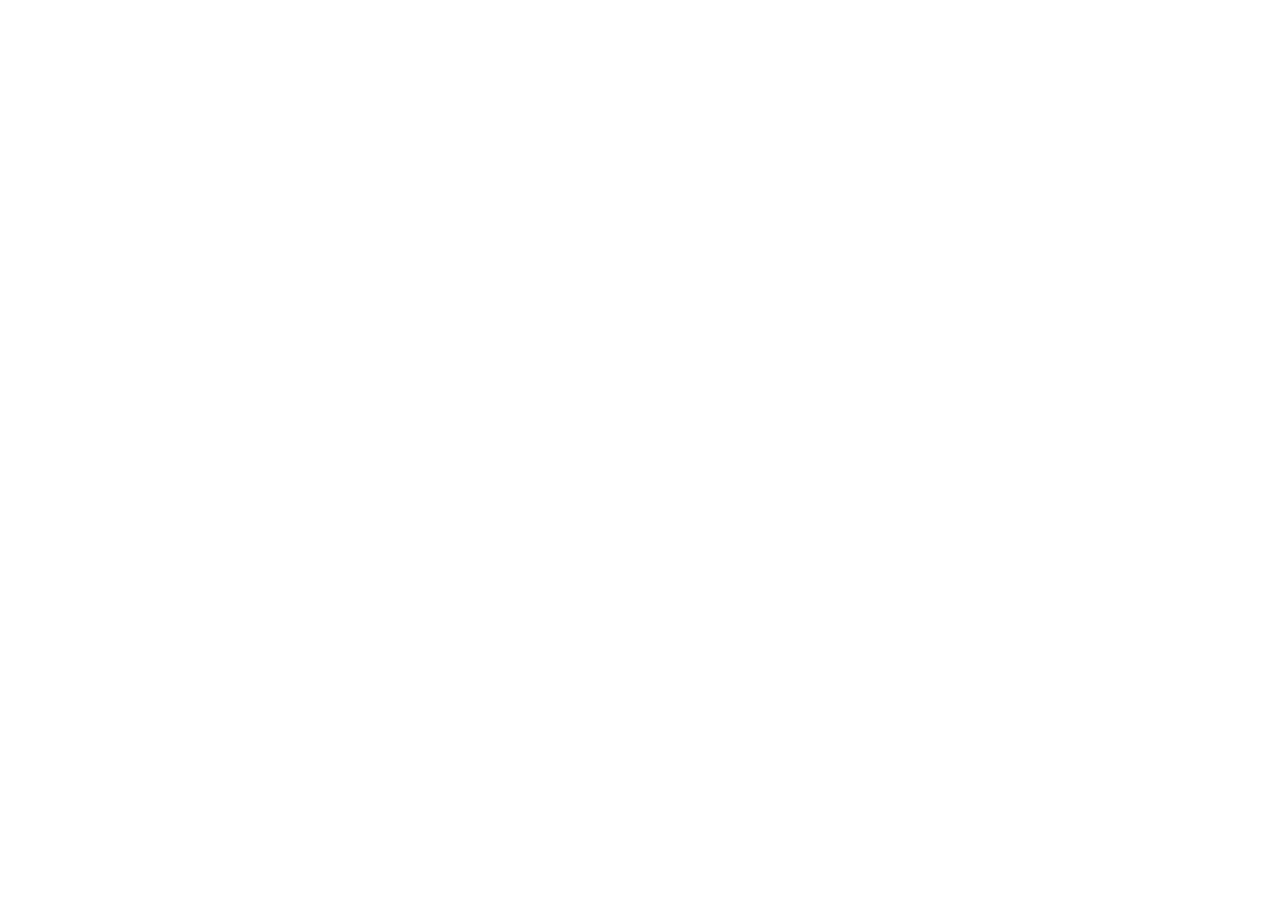
==== index.html @ 1b5cbcf2 "Added html boilerplate" ====
<!doctype html>
<!--[if lt IE 7]>      <html class="no-js lt-ie9 lt-ie8 lt-ie7"> <![endif]-->
<!--[if IE 7]>         <html class="no-js lt-ie9 lt-ie8"> <![endif]-->
<!--[if IE 8]>         <html class="no-js lt-ie9"> <![endif]-->
<!--[if gt IE 8]>      <html class="no-js"> <!--<![endif]-->
<html>
  <head>
    <meta charset="utf-8" />
    <meta http-equiv="X-UA-Compatible" content="IE=edge" />
    <title></title>
    <meta name="description" content="" />
    <meta name="viewport" content="width=device-width, initial-scale=1" />
    <link rel="stylesheet" href="" />
  </head>
  <body>
    <!--[if lt IE 7]>
      <p class="browsehappy">
        You are using an <strong>outdated</strong> browser. Please
        <a href="#">upgrade your browser</a> to improve your experience.
      </p>
    <![endif]-->

    <script src="" async defer></script>
  </body>
</html>
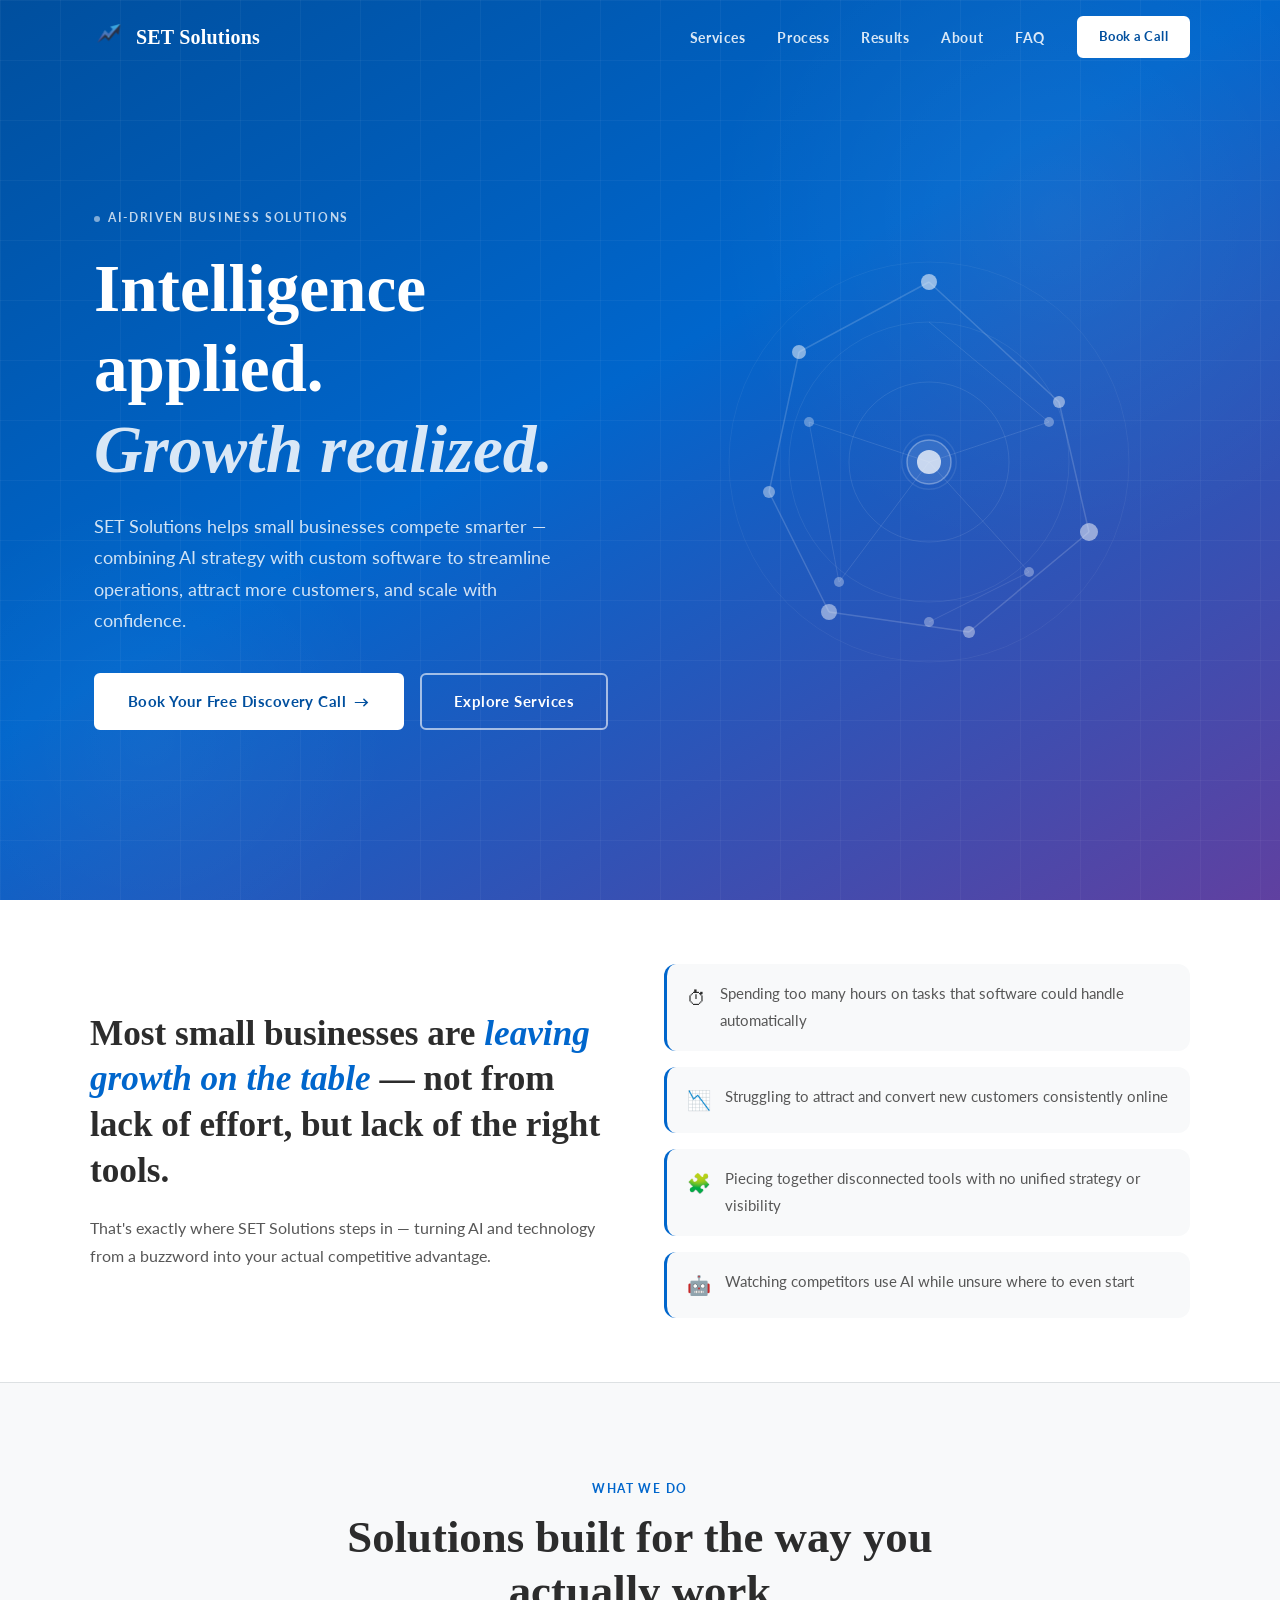
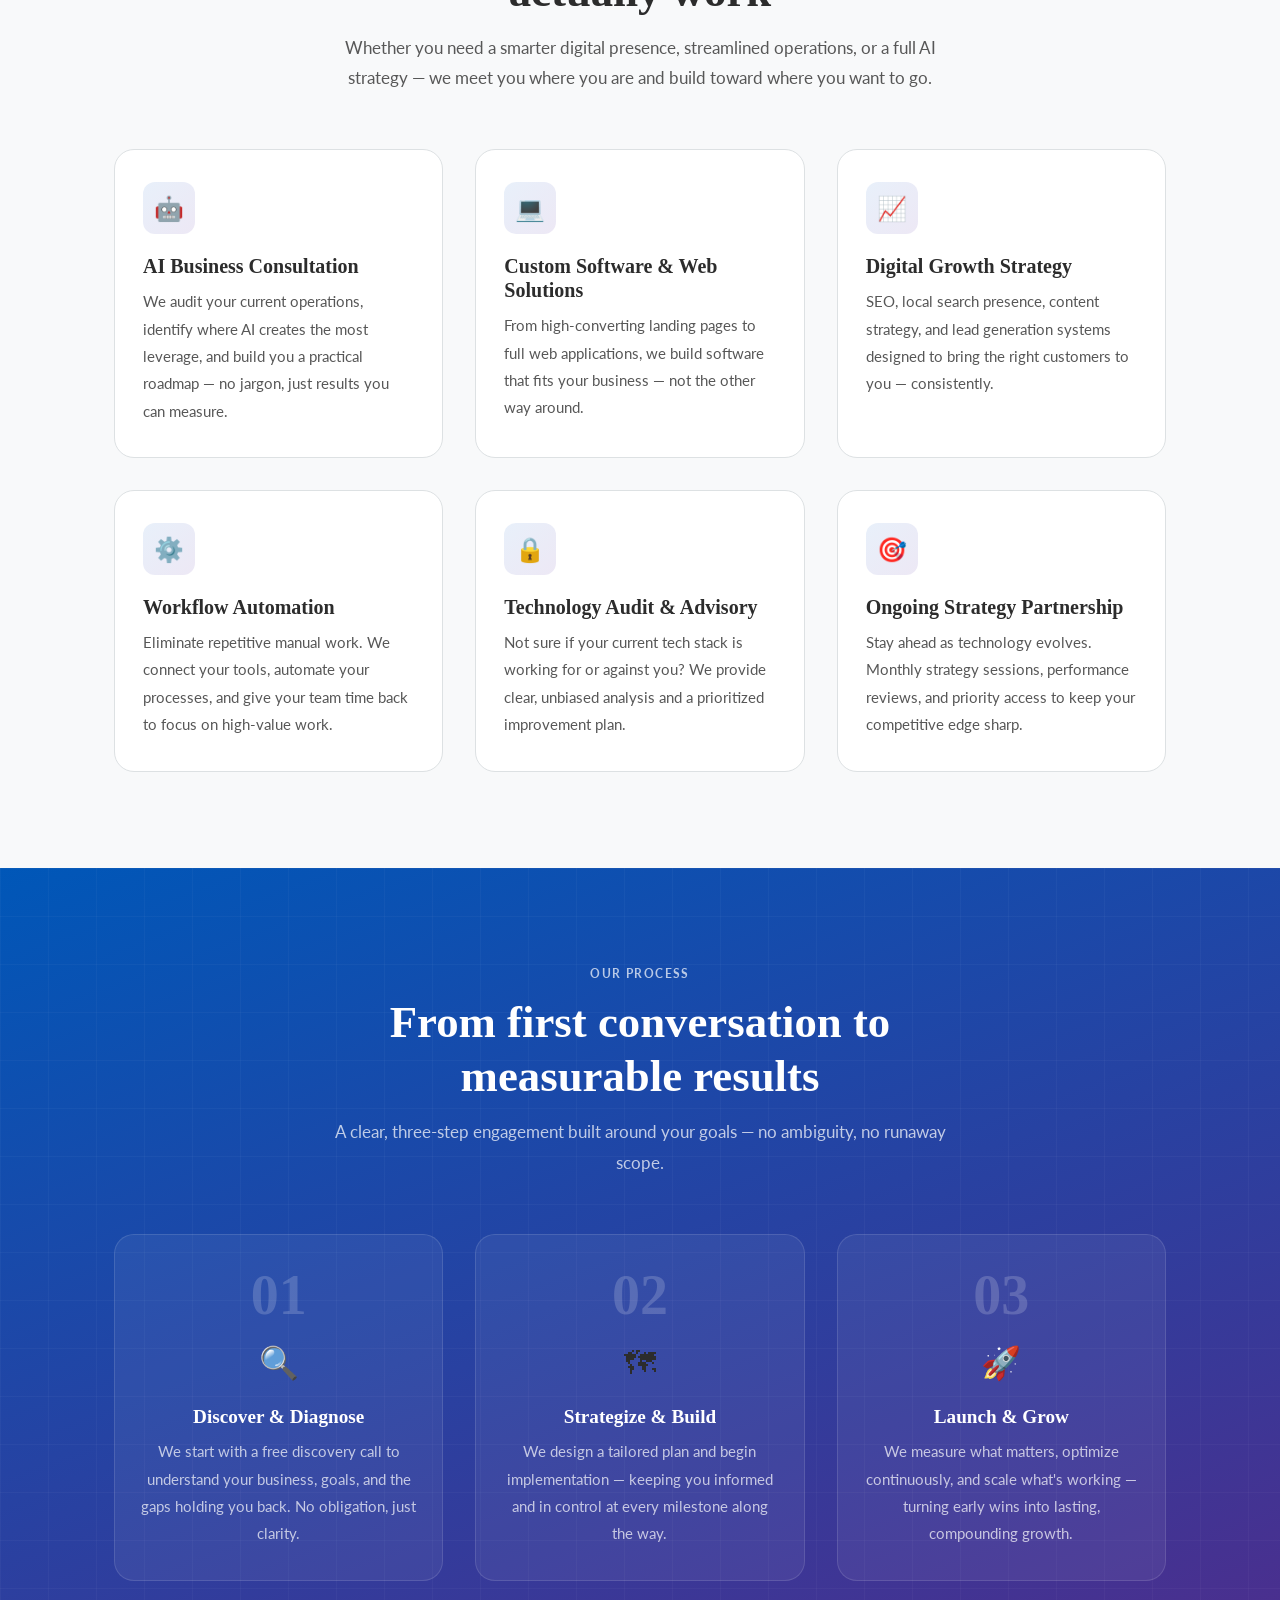
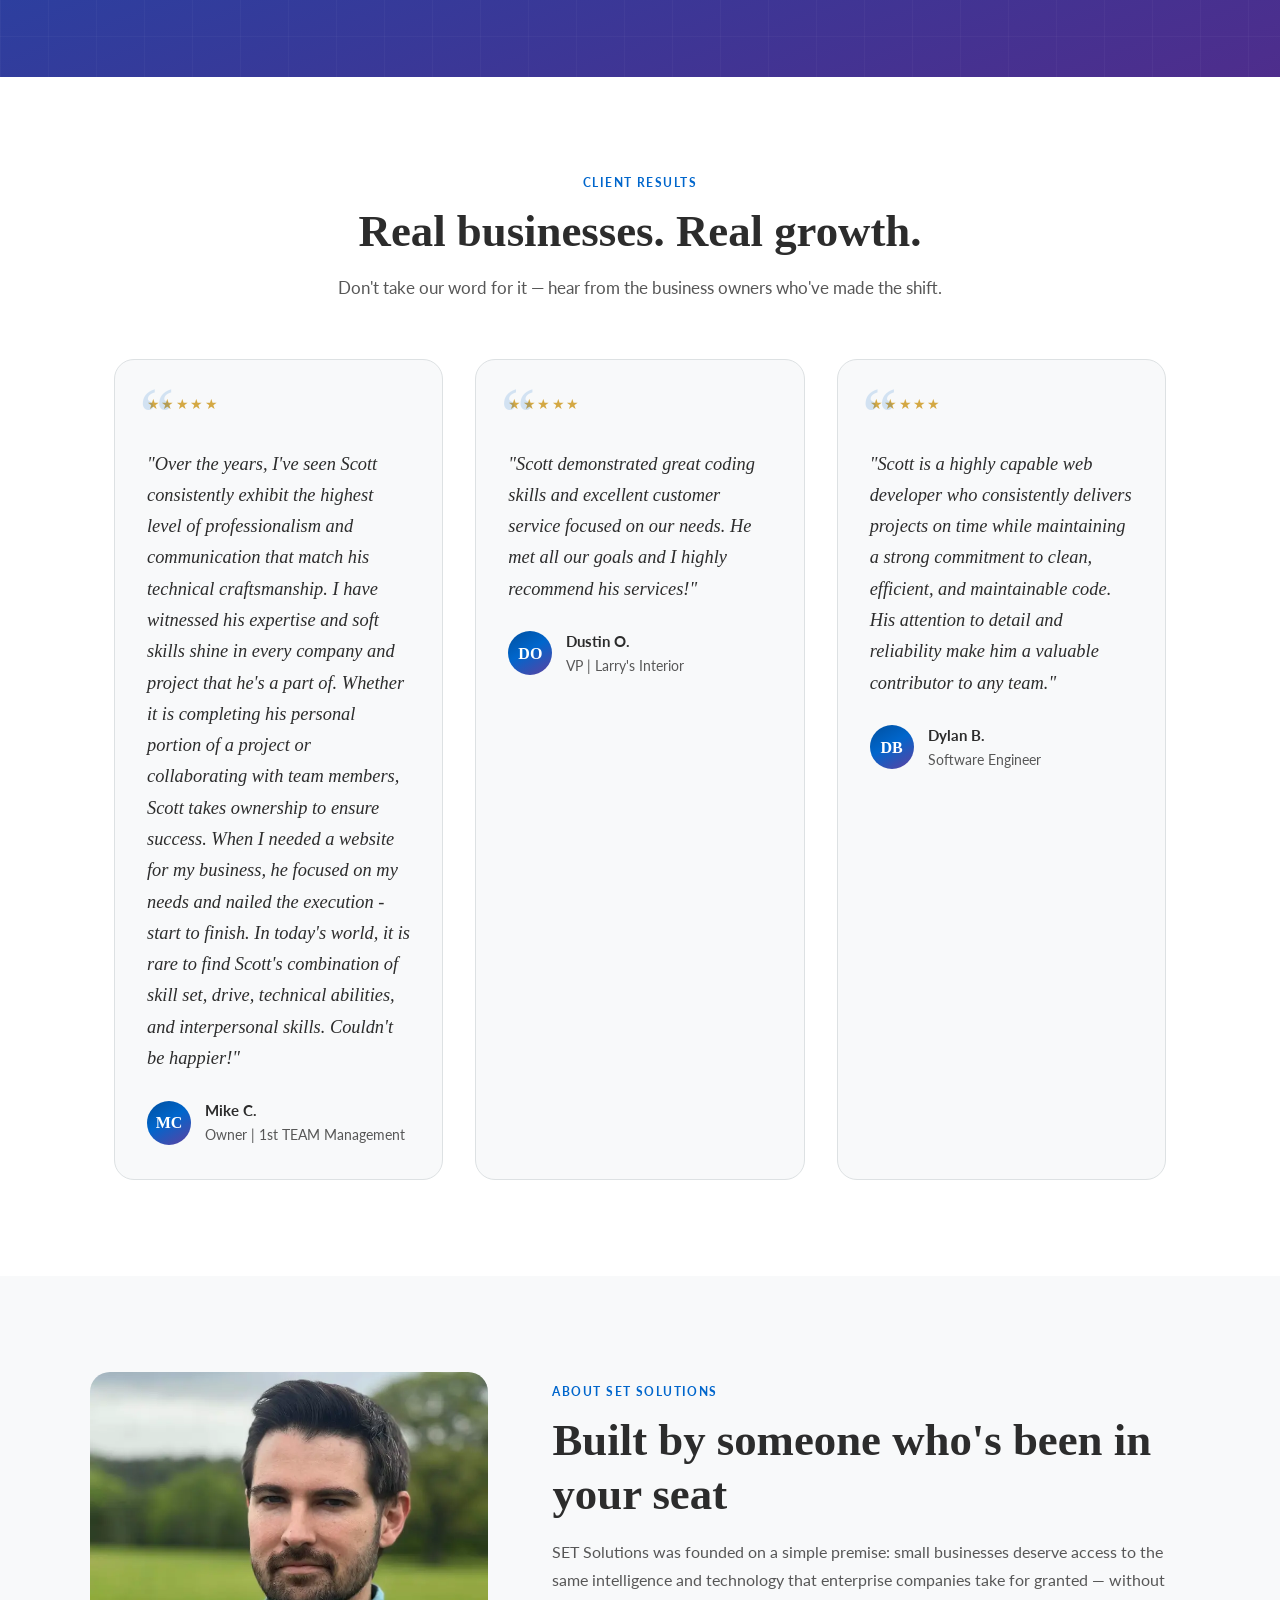
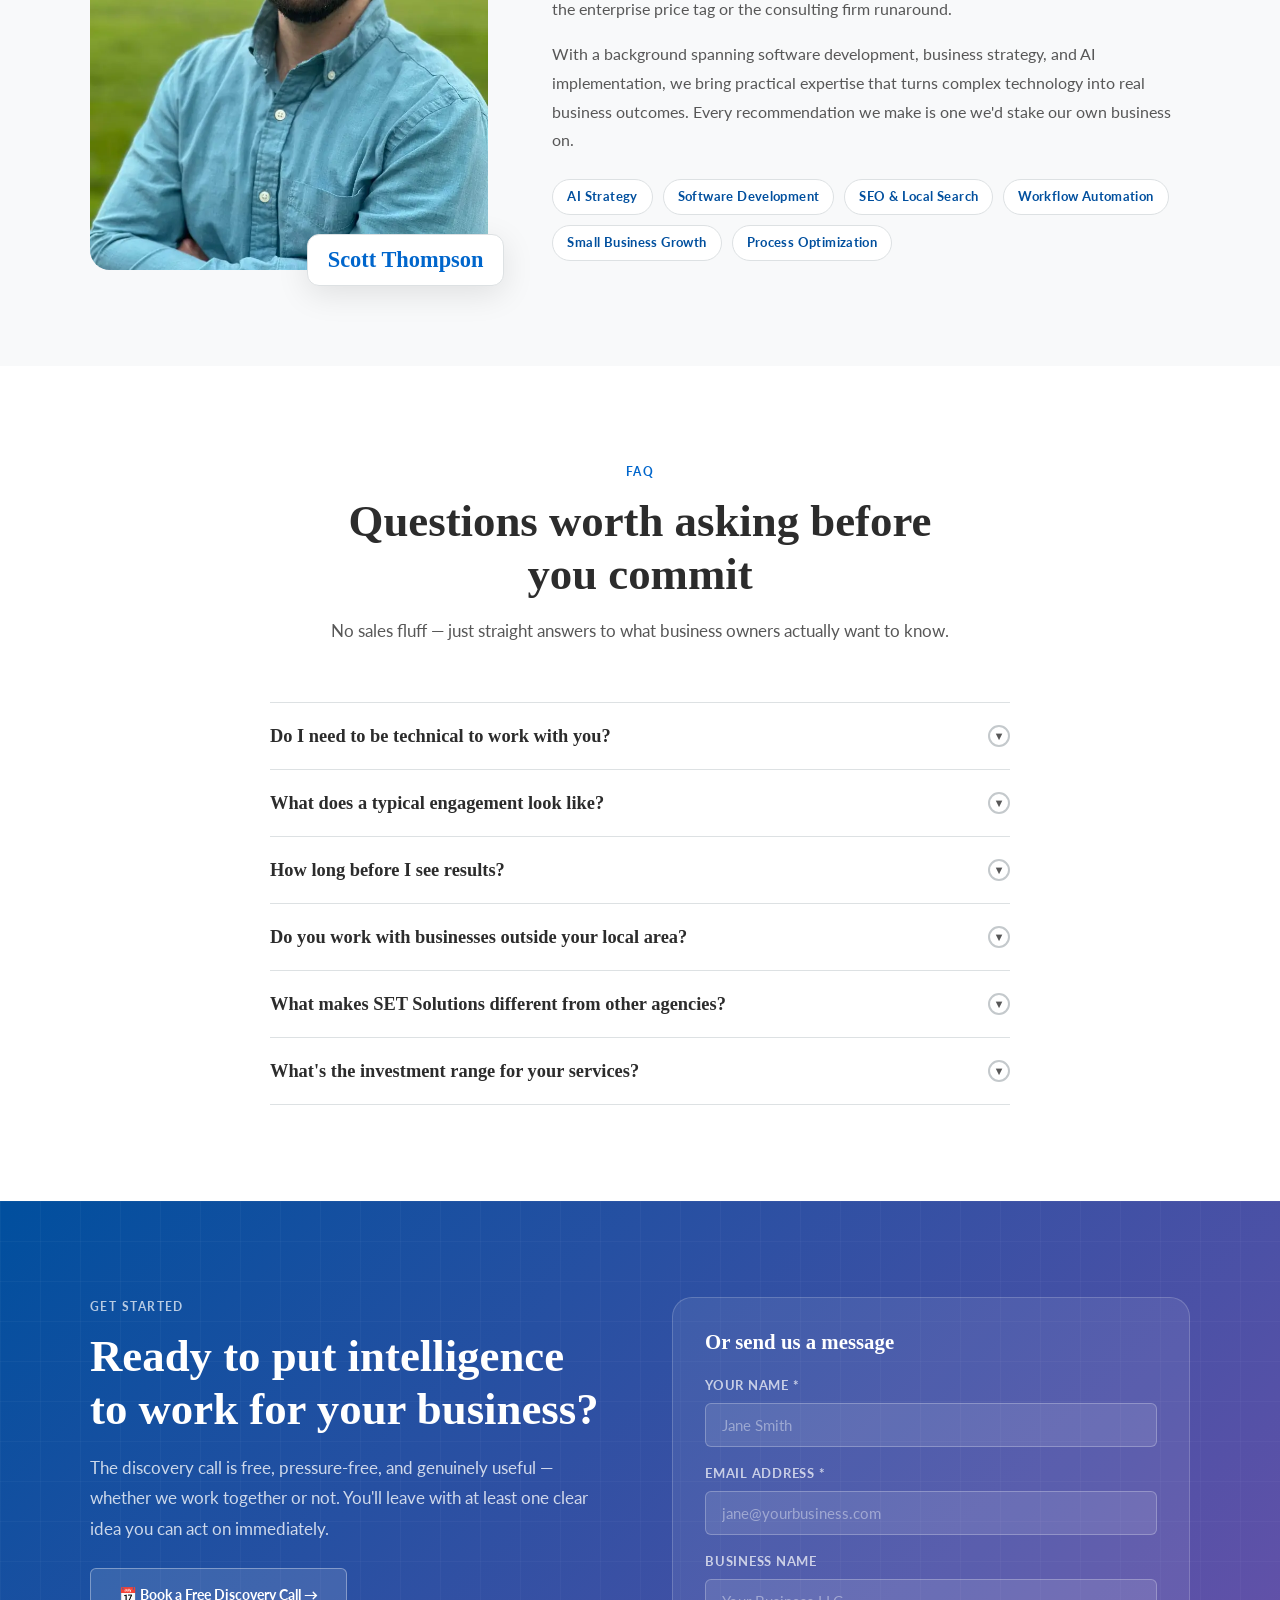
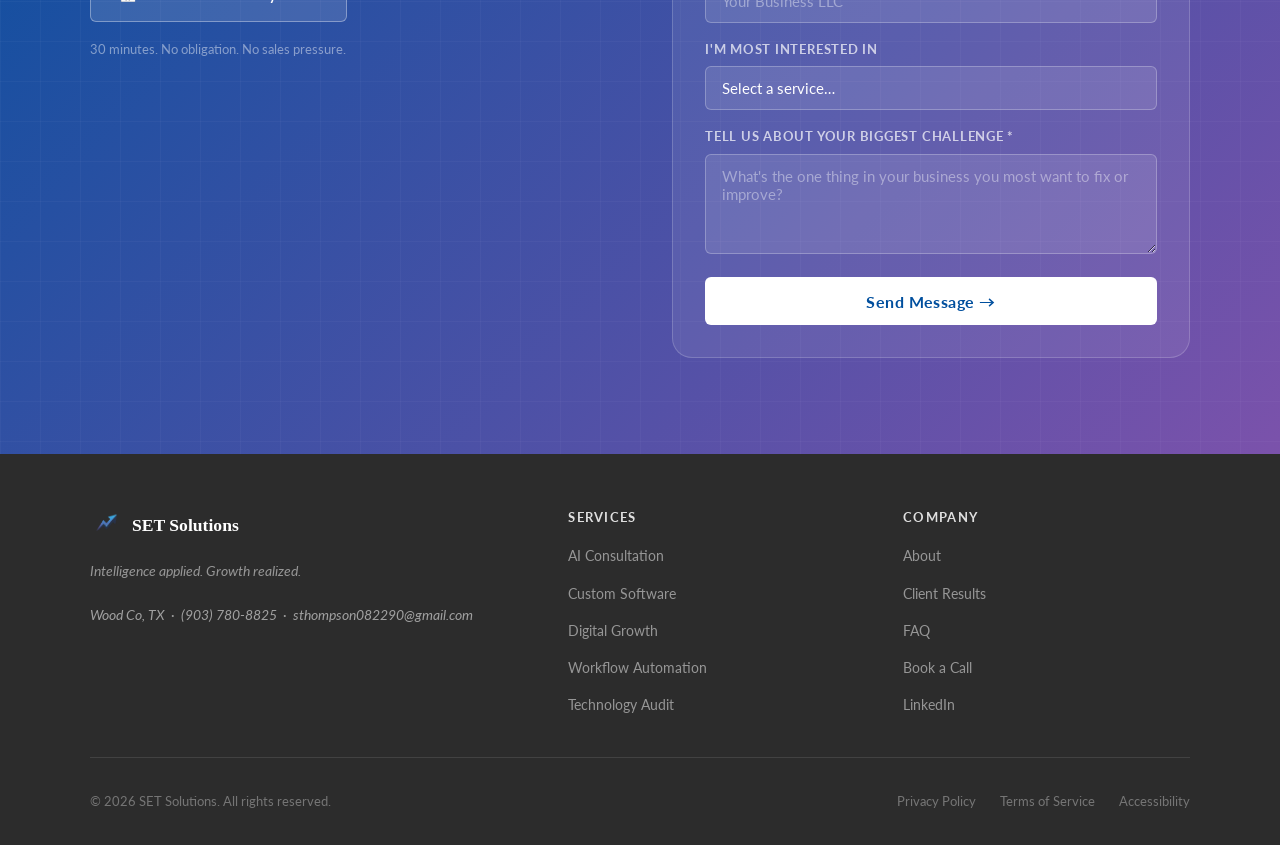
==== commit aa0f20d1: "Website established but lacking booking call and form" ====
--- a/index.html
+++ b/index.html
@@ -1,25 +1,1080 @@
 <!doctype html>
-<!--[if lt IE 7]>      <html class="no-js lt-ie9 lt-ie8 lt-ie7"> <![endif]-->
-<!--[if IE 7]>         <html class="no-js lt-ie9 lt-ie8"> <![endif]-->
-<!--[if IE 8]>         <html class="no-js lt-ie9"> <![endif]-->
-<!--[if gt IE 8]>      <html class="no-js"> <!--<![endif]-->
-<html>
+<html lang="en">
   <head>
-    <meta charset="utf-8" />
-    <meta http-equiv="X-UA-Compatible" content="IE=edge" />
-    <title></title>
-    <meta name="description" content="" />
-    <meta name="viewport" content="width=device-width, initial-scale=1" />
-    <link rel="stylesheet" href="" />
+    <meta charset="UTF-8" />
+    <meta name="viewport" content="width=device-width, initial-scale=1.0" />
+    <title>
+      SET Solutions — AI-Driven Business Consultation & Software Solutions
+    </title>
+    <meta
+      name="description"
+      content="SET Solutions delivers AI-driven business consultation and custom software solutions that help small businesses grow smarter, faster. Intelligence applied. Growth realized."
+    />
+    <meta name="robots" content="index, follow" />
+    <link rel="canonical" href="https://www.setsolutions.com/" />
+
+    <!-- Open Graph -->
+    <meta property="og:type" content="website" />
+    <meta property="og:url" content="https://www.setsolutions.com/" />
+    <meta
+      property="og:title"
+      content="SET Solutions — Intelligence Applied. Growth Realized."
+    />
+    <meta
+      property="og:description"
+      content="AI-driven business consultation and custom software solutions for growing businesses."
+    />
+    <meta
+      property="og:image"
+      content="https://www.setsolutions.com/og-image.jpg"
+    />
+
+    <!-- Twitter Card -->
+    <meta name="twitter:card" content="summary_large_image" />
+    <meta
+      name="twitter:title"
+      content="SET Solutions — Intelligence Applied. Growth Realized."
+    />
+    <meta
+      name="twitter:description"
+      content="AI-driven business consultation and custom software solutions for growing businesses."
+    />
+
+    <!-- Local Business Schema — update address, phone, and URL before launch -->
+    <script type="application/ld+json">
+      {
+        "@context": "https://schema.org",
+        "@type": "LocalBusiness",
+        "name": "SET Solutions",
+        "description": "AI-driven business consultation and custom software solutions",
+        "url": "https://www.setsolutions.com",
+        "telephone": "+1-000-000-0000",
+        "address": {
+          "@type": "PostalAddress",
+          "addressLocality": "Your City",
+          "addressRegion": "Your State",
+          "addressCountry": "US"
+        },
+        "openingHours": "Mo-Fr 09:00-17:00",
+        "priceRange": "$$",
+        "sameAs": ["https://www.linkedin.com/company/set-solutions"]
+      }
+    </script>
+
+    <!-- Google Fonts: Cormorant Garant (display) + Lato (body) -->
+    <link rel="preconnect" href="https://fonts.googleapis.com" />
+    <link rel="preconnect" href="https://fonts.gstatic.com" crossorigin />
+    <link
+      href="https://fonts.googleapis.com/css2?family=Cormorant+Garant:ital,wght@0,400;0,600;0,700;1,400;1,600&family=Lato:wght@300;400;700&display=swap"
+      rel="stylesheet"
+    />
+
+    <link rel="icon" href="assets/images/SET_Solutions_Logo_No_BG.png" />
+    <link rel="stylesheet" href="styles.css" />
   </head>
   <body>
-    <!--[if lt IE 7]>
-      <p class="browsehappy">
-        You are using an <strong>outdated</strong> browser. Please
-        <a href="#">upgrade your browser</a> to improve your experience.
-      </p>
-    <![endif]-->
-
-    <script src="" async defer></script>
+    <a href="#main-content" class="skip-link">Skip to main content</a>
+
+    <!-- ============================================================
+         NAV
+         Desktop: logo left, nav links + Book a Call right.
+         Mobile:  logo left, Book a Call right. Nav links → bottom bar.
+    ============================================================ -->
+    <header role="banner">
+      <nav id="nav" aria-label="Main navigation">
+        <div class="nav-inner">
+          <a href="#hero" class="nav-logo" aria-label="SET Solutions home">
+            <img
+              src="assets/images/SET_Solutions_Logo.svg"
+              alt="SET Solutions logo"
+              class="nav-logo-mark"
+              width="36"
+              height="36"
+            />
+            <span class="nav-logo-text">SET Solutions</span>
+          </a>
+          <ul class="nav-links" role="list">
+            <li><a href="#services">Services</a></li>
+            <li><a href="#how">Process</a></li>
+            <li><a href="#testimonials">Results</a></li>
+            <li><a href="#about">About</a></li>
+            <li><a href="#faq">FAQ</a></li>
+          </ul>
+          <a href="#cta" class="btn btn-primary nav-cta">Book a Call</a>
+        </div>
+      </nav>
+    </header>
+
+    <!-- ============================================================
+         MOBILE BOTTOM NAV
+         Visible only on mobile (≤640px).
+         Logo = home button. 5 SVG icon links for each section.
+         Replace each YOUR-ICON-NAME.svg with your actual file paths
+         inside assets/images/icons/.
+    ============================================================ -->
+    <nav id="mobile-bottom-nav" aria-label="Mobile navigation">
+      <ul role="list">
+        <li>
+          <a href="#hero" aria-label="Home">
+            <img
+              src="assets/images/SET_Solutions_Logo.svg"
+              alt=""
+              class="mobile-nav-icon mobile-nav-logo"
+              aria-hidden="true"
+              width="28"
+              height="28"
+            />
+          </a>
+        </li>
+        <li>
+          <a href="#services" aria-label="Services">
+            <img
+              src="assets/images/Services.svg"
+              alt=""
+              class="mobile-nav-icon"
+              aria-hidden="true"
+              width="28"
+              height="28"
+            />
+          </a>
+        </li>
+        <li>
+          <a href="#how" aria-label="Process">
+            <img
+              src="assets/images/Process.svg"
+              alt=""
+              class="mobile-nav-icon"
+              aria-hidden="true"
+              width="28"
+              height="28"
+            />
+          </a>
+        </li>
+        <li>
+          <a href="#testimonials" aria-label="Results">
+            <img
+              src="assets/images/Results.svg"
+              alt=""
+              class="mobile-nav-icon"
+              aria-hidden="true"
+              width="28"
+              height="28"
+            />
+          </a>
+        </li>
+        <li>
+          <a href="#about" aria-label="About">
+            <img
+              src="assets/images/About.svg"
+              alt=""
+              class="mobile-nav-icon"
+              aria-hidden="true"
+              width="28"
+              height="28"
+            />
+          </a>
+        </li>
+        <li>
+          <a href="#faq" aria-label="FAQ">
+            <img
+              src="assets/images/FAQ.svg"
+              alt=""
+              class="mobile-nav-icon"
+              aria-hidden="true"
+              width="28"
+              height="28"
+            />
+          </a>
+        </li>
+      </ul>
+    </nav>
+
+    <main id="main-content">
+      <!-- ============================================================
+           HERO
+      ============================================================ -->
+      <section id="hero" aria-label="Hero">
+        <div class="hero-grid-bg" aria-hidden="true"></div>
+        <div class="hero-inner">
+          <div class="hero-content">
+            <div class="hero-eyebrow" aria-hidden="true">
+              <span class="hero-eyebrow-dot"></span>
+              AI-Driven Business Solutions
+            </div>
+            <h1 class="hero-h1">
+              Intelligence<br />applied.<br />
+              <em>Growth realized.</em>
+            </h1>
+            <p class="hero-sub">
+              SET Solutions helps small businesses compete smarter — combining
+              AI strategy with custom software to streamline operations, attract
+              more customers, and scale with confidence.
+            </p>
+            <div class="hero-actions">
+              <a href="#cta" class="btn btn-primary btn-arrow"
+                >Book Your Free Discovery Call</a
+              >
+              <a href="#services" class="btn btn-outline-white"
+                >Explore Services</a
+              >
+            </div>
+          </div>
+          <div class="hero-visual" aria-hidden="true">
+            <div class="hero-svg-wrap">
+              <svg
+                viewBox="0 0 440 440"
+                fill="none"
+                xmlns="http://www.w3.org/2000/svg"
+                role="img"
+                aria-hidden="true"
+              >
+                <circle
+                  cx="220"
+                  cy="220"
+                  r="200"
+                  stroke="rgba(255,255,255,0.06)"
+                  stroke-width="1"
+                />
+                <circle
+                  cx="220"
+                  cy="220"
+                  r="140"
+                  stroke="rgba(255,255,255,0.08)"
+                  stroke-width="1"
+                />
+                <circle
+                  cx="220"
+                  cy="220"
+                  r="80"
+                  stroke="rgba(255,255,255,0.10)"
+                  stroke-width="1"
+                />
+                <line
+                  x1="220"
+                  y1="40"
+                  x2="350"
+                  y2="160"
+                  stroke="rgba(255,255,255,0.18)"
+                  stroke-width="1.5"
+                />
+                <line
+                  x1="350"
+                  y1="160"
+                  x2="380"
+                  y2="290"
+                  stroke="rgba(255,255,255,0.18)"
+                  stroke-width="1.5"
+                />
+                <line
+                  x1="380"
+                  y1="290"
+                  x2="260"
+                  y2="390"
+                  stroke="rgba(255,255,255,0.18)"
+                  stroke-width="1.5"
+                />
+                <line
+                  x1="260"
+                  y1="390"
+                  x2="120"
+                  y2="370"
+                  stroke="rgba(255,255,255,0.18)"
+                  stroke-width="1.5"
+                />
+                <line
+                  x1="120"
+                  y1="370"
+                  x2="60"
+                  y2="250"
+                  stroke="rgba(255,255,255,0.18)"
+                  stroke-width="1.5"
+                />
+                <line
+                  x1="60"
+                  y1="250"
+                  x2="90"
+                  y2="110"
+                  stroke="rgba(255,255,255,0.18)"
+                  stroke-width="1.5"
+                />
+                <line
+                  x1="90"
+                  y1="110"
+                  x2="220"
+                  y2="40"
+                  stroke="rgba(255,255,255,0.18)"
+                  stroke-width="1.5"
+                />
+                <line
+                  x1="220"
+                  y1="80"
+                  x2="340"
+                  y2="180"
+                  stroke="rgba(255,255,255,0.12)"
+                  stroke-width="1"
+                />
+                <line
+                  x1="340"
+                  y1="180"
+                  x2="220"
+                  y2="220"
+                  stroke="rgba(255,255,255,0.12)"
+                  stroke-width="1"
+                />
+                <line
+                  x1="220"
+                  y1="220"
+                  x2="100"
+                  y2="180"
+                  stroke="rgba(255,255,255,0.12)"
+                  stroke-width="1"
+                />
+                <line
+                  x1="100"
+                  y1="180"
+                  x2="130"
+                  y2="340"
+                  stroke="rgba(255,255,255,0.12)"
+                  stroke-width="1"
+                />
+                <line
+                  x1="130"
+                  y1="340"
+                  x2="220"
+                  y2="220"
+                  stroke="rgba(255,255,255,0.12)"
+                  stroke-width="1"
+                />
+                <line
+                  x1="220"
+                  y1="220"
+                  x2="320"
+                  y2="330"
+                  stroke="rgba(255,255,255,0.12)"
+                  stroke-width="1"
+                />
+                <line
+                  x1="320"
+                  y1="330"
+                  x2="220"
+                  y2="380"
+                  stroke="rgba(255,255,255,0.12)"
+                  stroke-width="1"
+                />
+                <circle cx="220" cy="40" r="8" fill="rgba(255,255,255,0.60)" />
+                <circle cx="350" cy="160" r="6" fill="rgba(255,255,255,0.50)" />
+                <circle cx="380" cy="290" r="9" fill="rgba(255,255,255,0.55)" />
+                <circle cx="260" cy="390" r="6" fill="rgba(255,255,255,0.45)" />
+                <circle cx="120" cy="370" r="8" fill="rgba(255,255,255,0.50)" />
+                <circle cx="60" cy="250" r="6" fill="rgba(255,255,255,0.45)" />
+                <circle cx="90" cy="110" r="7" fill="rgba(255,255,255,0.55)" />
+                <circle cx="340" cy="180" r="5" fill="rgba(255,255,255,0.35)" />
+                <circle cx="100" cy="180" r="5" fill="rgba(255,255,255,0.35)" />
+                <circle cx="130" cy="340" r="5" fill="rgba(255,255,255,0.35)" />
+                <circle cx="320" cy="330" r="5" fill="rgba(255,255,255,0.35)" />
+                <circle cx="220" cy="380" r="5" fill="rgba(255,255,255,0.35)" />
+                <circle
+                  cx="220"
+                  cy="220"
+                  r="22"
+                  fill="rgba(255,255,255,0.12)"
+                  stroke="rgba(255,255,255,0.35)"
+                  stroke-width="1.5"
+                />
+                <circle
+                  cx="220"
+                  cy="220"
+                  r="12"
+                  fill="rgba(255,255,255,0.80)"
+                />
+                <circle
+                  cx="220"
+                  cy="220"
+                  r="22"
+                  stroke="rgba(255,255,255,0.4)"
+                  stroke-width="1.5"
+                  fill="none"
+                >
+                  <animate
+                    attributeName="r"
+                    values="22;36;22"
+                    dur="3s"
+                    repeatCount="indefinite"
+                  />
+                  <animate
+                    attributeName="opacity"
+                    values="0.4;0;0.4"
+                    dur="3s"
+                    repeatCount="indefinite"
+                  />
+                </circle>
+              </svg>
+            </div>
+          </div>
+        </div>
+      </section>
+
+      <!-- ============================================================
+           PROBLEM STRIP
+      ============================================================ -->
+      <section id="problem" aria-label="Challenges we solve">
+        <div class="problem-inner">
+          <div class="reveal">
+            <h2 class="problem-heading">
+              Most small businesses are <em>leaving growth on the table</em> —
+              not from lack of effort, but lack of the right tools.
+            </h2>
+            <p class="text-muted" style="margin-top: 1.25rem; font-size: 1rem">
+              That's exactly where SET Solutions steps in — turning AI and
+              technology from a buzzword into your actual competitive advantage.
+            </p>
+          </div>
+          <ul class="problem-list reveal reveal-delay-1" role="list">
+            <li class="problem-item">
+              <span class="problem-icon" aria-hidden="true">⏱</span>
+              <p>
+                Spending too many hours on tasks that software could handle
+                automatically
+              </p>
+            </li>
+            <li class="problem-item">
+              <span class="problem-icon" aria-hidden="true">📉</span>
+              <p>
+                Struggling to attract and convert new customers consistently
+                online
+              </p>
+            </li>
+            <li class="problem-item">
+              <span class="problem-icon" aria-hidden="true">🧩</span>
+              <p>
+                Piecing together disconnected tools with no unified strategy or
+                visibility
+              </p>
+            </li>
+            <li class="problem-item">
+              <span class="problem-icon" aria-hidden="true">🤖</span>
+              <p>
+                Watching competitors use AI while unsure where to even start
+              </p>
+            </li>
+          </ul>
+        </div>
+      </section>
+
+      <!-- ============================================================
+           SERVICES
+      ============================================================ -->
+      <section id="services" class="section" aria-labelledby="services-heading">
+        <div class="container">
+          <div class="section-header reveal">
+            <span class="section-eyebrow">What We Do</span>
+            <h2 id="services-heading">
+              Solutions built for the way you actually work
+            </h2>
+            <p>
+              Whether you need a smarter digital presence, streamlined
+              operations, or a full AI strategy — we meet you where you are and
+              build toward where you want to go.
+            </p>
+          </div>
+          <div class="grid-3">
+            <article class="service-card reveal reveal-delay-1">
+              <div class="service-icon" aria-hidden="true">🤖</div>
+              <h3>AI Business Consultation</h3>
+              <p>
+                We audit your current operations, identify where AI creates the
+                most leverage, and build you a practical roadmap — no jargon,
+                just results you can measure.
+              </p>
+            </article>
+            <article class="service-card reveal reveal-delay-2">
+              <div class="service-icon" aria-hidden="true">💻</div>
+              <h3>Custom Software & Web Solutions</h3>
+              <p>
+                From high-converting landing pages to full web applications, we
+                build software that fits your business — not the other way
+                around.
+              </p>
+            </article>
+            <article class="service-card reveal reveal-delay-3">
+              <div class="service-icon" aria-hidden="true">📈</div>
+              <h3>Digital Growth Strategy</h3>
+              <p>
+                SEO, local search presence, content strategy, and lead
+                generation systems designed to bring the right customers to you
+                — consistently.
+              </p>
+            </article>
+            <article class="service-card reveal reveal-delay-1">
+              <div class="service-icon" aria-hidden="true">⚙️</div>
+              <h3>Workflow Automation</h3>
+              <p>
+                Eliminate repetitive manual work. We connect your tools,
+                automate your processes, and give your team time back to focus
+                on high-value work.
+              </p>
+            </article>
+            <article class="service-card reveal reveal-delay-2">
+              <div class="service-icon" aria-hidden="true">🔒</div>
+              <h3>Technology Audit & Advisory</h3>
+              <p>
+                Not sure if your current tech stack is working for or against
+                you? We provide clear, unbiased analysis and a prioritized
+                improvement plan.
+              </p>
+            </article>
+            <article class="service-card reveal reveal-delay-3">
+              <div class="service-icon" aria-hidden="true">🎯</div>
+              <h3>Ongoing Strategy Partnership</h3>
+              <p>
+                Stay ahead as technology evolves. Monthly strategy sessions,
+                performance reviews, and priority access to keep your
+                competitive edge sharp.
+              </p>
+            </article>
+          </div>
+        </div>
+      </section>
+
+      <!-- ============================================================
+           HOW IT WORKS
+      ============================================================ -->
+      <section id="how" aria-labelledby="how-heading">
+        <div class="container">
+          <div class="section-header reveal">
+            <span class="section-eyebrow section-eyebrow--light"
+              >Our Process</span
+            >
+            <h2 id="how-heading">
+              From first conversation to measurable results
+            </h2>
+            <p>
+              A clear, three-step engagement built around your goals — no
+              ambiguity, no runaway scope.
+            </p>
+          </div>
+          <div class="steps-grid">
+            <div class="step reveal reveal-delay-1">
+              <div class="step-number" aria-hidden="true">01</div>
+              <div class="step-icon" aria-hidden="true">🔍</div>
+              <h3>Discover & Diagnose</h3>
+              <p>
+                We start with a free discovery call to understand your business,
+                goals, and the gaps holding you back. No obligation, just
+                clarity.
+              </p>
+            </div>
+            <div class="step reveal reveal-delay-2">
+              <div class="step-number" aria-hidden="true">02</div>
+              <div class="step-icon" aria-hidden="true">🗺</div>
+              <h3>Strategize & Build</h3>
+              <p>
+                We design a tailored plan and begin implementation — keeping you
+                informed and in control at every milestone along the way.
+              </p>
+            </div>
+            <div class="step reveal reveal-delay-3">
+              <div class="step-number" aria-hidden="true">03</div>
+              <div class="step-icon" aria-hidden="true">🚀</div>
+              <h3>Launch & Grow</h3>
+              <p>
+                We measure what matters, optimize continuously, and scale what's
+                working — turning early wins into lasting, compounding growth.
+              </p>
+            </div>
+          </div>
+        </div>
+      </section>
+
+      <!-- ============================================================
+           TESTIMONIALS
+      ============================================================ -->
+      <section id="testimonials" aria-labelledby="testimonials-heading">
+        <div class="container">
+          <div class="section-header reveal">
+            <span class="section-eyebrow">Client Results</span>
+            <h2 id="testimonials-heading">Real businesses. Real growth.</h2>
+            <p>
+              Don't take our word for it — hear from the business owners who've
+              made the shift.
+            </p>
+          </div>
+          <div class="grid-3">
+            <article class="testimonial-card reveal reveal-delay-2">
+              <div class="stars" aria-label="5 out of 5 stars">★★★★★</div>
+              <p class="testimonial-text">
+                "Over the years, I've seen Scott consistently exhibit the
+                highest level of professionalism and communication that match
+                his technical craftsmanship. I have witnessed his expertise and
+                soft skills shine in every company and project that he's a part
+                of. Whether it is completing his personal portion of a project
+                or collaborating with team members, Scott takes ownership to
+                ensure success. When I needed a website for my business, he
+                focused on my needs and nailed the execution - start to finish.
+                In today's world, it is rare to find Scott's combination of
+                skill set, drive, technical abilities, and interpersonal skills.
+                Couldn't be happier!"
+              </p>
+              <div class="testimonial-author">
+                <div class="testimonial-avatar" aria-hidden="true">MC</div>
+                <div>
+                  <div class="testimonial-name">Mike C.</div>
+                  <div class="testimonial-role">
+                    Owner | 1st TEAM Management
+                  </div>
+                </div>
+              </div>
+            </article>
+            <article class="testimonial-card reveal reveal-delay-1">
+              <div class="stars" aria-label="5 out of 5 stars">★★★★★</div>
+              <p class="testimonial-text">
+                "Scott demonstrated great coding skills and excellent customer
+                service focused on our needs. He met all our goals and I highly
+                recommend his services!"
+              </p>
+              <div class="testimonial-author">
+                <div class="testimonial-avatar" aria-hidden="true">DO</div>
+                <div>
+                  <div class="testimonial-name">Dustin O.</div>
+                  <div class="testimonial-role">VP | Larry's Interior</div>
+                </div>
+              </div>
+            </article>
+            <article class="testimonial-card reveal reveal-delay-3">
+              <div class="stars" aria-label="5 out of 5 stars">★★★★★</div>
+              <p class="testimonial-text">
+                "Scott is a highly capable web developer who consistently
+                delivers projects on time while maintaining a strong commitment
+                to clean, efficient, and maintainable code. His attention to
+                detail and reliability make him a valuable contributor to any
+                team."
+              </p>
+              <div class="testimonial-author">
+                <div class="testimonial-avatar" aria-hidden="true">DB</div>
+                <div>
+                  <div class="testimonial-name">Dylan B.</div>
+                  <div class="testimonial-role">Software Engineer</div>
+                </div>
+              </div>
+            </article>
+          </div>
+        </div>
+      </section>
+
+      <!-- ============================================================
+           ABOUT / FOUNDER
+      ============================================================ -->
+      <section id="about" aria-labelledby="about-heading">
+        <div class="about-grid">
+          <div class="about-photo-wrap reveal">
+            <img
+              src="assets/images/newPortfolioPic.webp"
+              alt="Scott Thompson, Founder of SET Solutions"
+              class="about-photo"
+              style="object-fit: cover"
+            />
+            <div class="about-photo-badge">
+              <div class="badge-number">Scott Thompson</div>
+            </div>
+          </div>
+          <div class="about-content reveal reveal-delay-1">
+            <span class="section-eyebrow">About SET Solutions</span>
+            <h2 id="about-heading">Built by someone who's been in your seat</h2>
+            <p>
+              SET Solutions was founded on a simple premise: small businesses
+              deserve access to the same intelligence and technology that
+              enterprise companies take for granted — without the enterprise
+              price tag or the consulting firm runaround.
+            </p>
+            <p>
+              With a background spanning software development, business
+              strategy, and AI implementation, we bring practical expertise that
+              turns complex technology into real business outcomes. Every
+              recommendation we make is one we'd stake our own business on.
+            </p>
+            <div
+              class="about-credentials"
+              role="list"
+              aria-label="Credentials and specializations"
+            >
+              <span class="credential-tag" role="listitem">AI Strategy</span>
+              <span class="credential-tag" role="listitem"
+                >Software Development</span
+              >
+              <span class="credential-tag" role="listitem"
+                >SEO & Local Search</span
+              >
+              <span class="credential-tag" role="listitem"
+                >Workflow Automation</span
+              >
+              <span class="credential-tag" role="listitem"
+                >Small Business Growth</span
+              >
+              <span class="credential-tag" role="listitem"
+                >Process Optimization</span
+              >
+            </div>
+          </div>
+        </div>
+      </section>
+
+      <!-- ============================================================
+           FAQ
+      ============================================================ -->
+      <section id="faq" aria-labelledby="faq-heading">
+        <div class="container">
+          <div class="section-header reveal">
+            <span class="section-eyebrow">FAQ</span>
+            <h2 id="faq-heading">Questions worth asking before you commit</h2>
+            <p>
+              No sales fluff — just straight answers to what business owners
+              actually want to know.
+            </p>
+          </div>
+          <div class="faq-list reveal" role="list">
+            <div class="faq-item" role="listitem">
+              <button
+                class="faq-question"
+                aria-expanded="false"
+                aria-controls="faq-1"
+              >
+                Do I need to be technical to work with you?
+                <span class="faq-chevron" aria-hidden="true">▼</span>
+              </button>
+              <div class="faq-answer" id="faq-1" role="region">
+                <div class="faq-answer-inner">
+                  Not at all. We work with business owners across all levels of
+                  technical comfort. Our job is to handle the complexity so you
+                  can focus on decisions — not implementations. We explain
+                  everything in plain language and always tie recommendations to
+                  business outcomes, not technical specs.
+                </div>
+              </div>
+            </div>
+
+            <div class="faq-item" role="listitem">
+              <button
+                class="faq-question"
+                aria-expanded="false"
+                aria-controls="faq-2"
+              >
+                What does a typical engagement look like?
+                <span class="faq-chevron" aria-hidden="true">▼</span>
+              </button>
+              <div class="faq-answer" id="faq-2" role="region">
+                <div class="faq-answer-inner">
+                  Every engagement starts with a free 30-minute discovery call.
+                  From there, we'll propose a scope tailored to your needs and
+                  budget — whether that's a one-time strategy session, a
+                  specific software project, or an ongoing monthly partnership.
+                  There's no one-size-fits-all approach here.
+                </div>
+              </div>
+            </div>
+
+            <div class="faq-item" role="listitem">
+              <button
+                class="faq-question"
+                aria-expanded="false"
+                aria-controls="faq-3"
+              >
+                How long before I see results?
+                <span class="faq-chevron" aria-hidden="true">▼</span>
+              </button>
+              <div class="faq-answer" id="faq-3" role="region">
+                <div class="faq-answer-inner">
+                  It depends on what we're building. Automation and workflow
+                  projects often show measurable time savings within weeks. SEO
+                  and digital growth strategies typically take 3–6 months to
+                  fully compound — but we set clear milestones so you know
+                  exactly what to expect and when.
+                </div>
+              </div>
+            </div>
+
+            <div class="faq-item" role="listitem">
+              <button
+                class="faq-question"
+                aria-expanded="false"
+                aria-controls="faq-4"
+              >
+                Do you work with businesses outside your local area?
+                <span class="faq-chevron" aria-hidden="true">▼</span>
+              </button>
+              <div class="faq-answer" id="faq-4" role="region">
+                <div class="faq-answer-inner">
+                  Yes — while we're based locally and have deep roots in the
+                  community, we work with clients remotely across the country.
+                  All discovery calls, strategy sessions, and check-ins can be
+                  conducted virtually with no loss of quality or communication.
+                </div>
+              </div>
+            </div>
+
+            <div class="faq-item" role="listitem">
+              <button
+                class="faq-question"
+                aria-expanded="false"
+                aria-controls="faq-5"
+              >
+                What makes SET Solutions different from other agencies?
+                <span class="faq-chevron" aria-hidden="true">▼</span>
+              </button>
+              <div class="faq-answer" id="faq-5" role="region">
+                <div class="faq-answer-inner">
+                  Most agencies specialize in one lane — design, SEO, or
+                  development. We combine AI strategy, software development, and
+                  growth consulting under one roof, with one point of contact
+                  who actually knows your business. You're not handed off to a
+                  junior team member after the sale.
+                </div>
+              </div>
+            </div>
+
+            <div class="faq-item" role="listitem">
+              <button
+                class="faq-question"
+                aria-expanded="false"
+                aria-controls="faq-6"
+              >
+                What's the investment range for your services?
+                <span class="faq-chevron" aria-hidden="true">▼</span>
+              </button>
+              <div class="faq-answer" id="faq-6" role="region">
+                <div class="faq-answer-inner">
+                  Engagements are scoped to your goals and budget — we don't
+                  publish fixed pricing because we refuse to recommend something
+                  that isn't right-sized for your situation. The discovery call
+                  costs nothing, and you'll leave with clarity regardless of
+                  whether we work together.
+                </div>
+              </div>
+            </div>
+          </div>
+        </div>
+      </section>
+
+      <!-- ============================================================
+           CTA / CONTACT
+      ============================================================ -->
+      <section id="cta" aria-labelledby="cta-heading">
+        <div class="cta-inner">
+          <div class="cta-content reveal">
+            <span class="section-eyebrow section-eyebrow--light"
+              >Get Started</span
+            >
+            <h2 id="cta-heading">
+              Ready to put intelligence to work for your business?
+            </h2>
+            <p>
+              The discovery call is free, pressure-free, and genuinely useful —
+              whether we work together or not. You'll leave with at least one
+              clear idea you can act on immediately.
+            </p>
+            <!--
+              UPDATE THIS LINK before launch:
+              Replace href with your Google Calendar appointment scheduling URL.
+              e.g. https://calendar.google.com/calendar/appointments/schedules/YOUR_SCHEDULE_ID
+            -->
+            <a
+              href="https://calendar.google.com"
+              target="_blank"
+              rel="noopener noreferrer"
+              class="cta-book-btn"
+              aria-label="Book a discovery call — opens Google Calendar in a new tab"
+            >
+              📅 Book a Free Discovery Call &rarr;
+            </a>
+            <p
+              style="
+                margin-top: 1rem;
+                font-size: 0.82rem;
+                color: rgba(255, 255, 255, 0.45);
+              "
+            >
+              30 minutes. No obligation. No sales pressure.
+            </p>
+          </div>
+
+          <div class="contact-form-wrap reveal reveal-delay-2">
+            <h3>Or send us a message</h3>
+            <!--
+              CONNECTING YOUR GOOGLE FORM — steps in script.js comments.
+              Replace YOUR_GOOGLE_FORM_ID and each entry.XXXXXXXXX below.
+            -->
+            <form
+              id="contact-form"
+              action="https://docs.google.com/forms/u/0/d/YOUR_GOOGLE_FORM_ID/formResponse"
+              method="POST"
+              target="hidden-iframe"
+              novalidate
+              aria-label="Contact form"
+            >
+              <div class="form-group">
+                <label for="field-name"
+                  >Your Name <span aria-hidden="true">*</span></label
+                >
+                <input
+                  type="text"
+                  id="field-name"
+                  name="entry.XXXXXXXXX"
+                  placeholder="Jane Smith"
+                  required
+                  autocomplete="name"
+                  aria-required="true"
+                />
+              </div>
+              <div class="form-group">
+                <label for="field-email"
+                  >Email Address <span aria-hidden="true">*</span></label
+                >
+                <input
+                  type="email"
+                  id="field-email"
+                  name="entry.XXXXXXXXX"
+                  placeholder="jane@yourbusiness.com"
+                  required
+                  autocomplete="email"
+                  aria-required="true"
+                />
+              </div>
+              <div class="form-group">
+                <label for="field-business">Business Name</label>
+                <input
+                  type="text"
+                  id="field-business"
+                  name="entry.XXXXXXXXX"
+                  placeholder="Your Business LLC"
+                  autocomplete="organization"
+                />
+              </div>
+              <div class="form-group">
+                <label for="field-interest">I'm most interested in</label>
+                <select id="field-interest" name="entry.XXXXXXXXX">
+                  <option value="" disabled selected>Select a service…</option>
+                  <option value="ai-consultation">
+                    AI Business Consultation
+                  </option>
+                  <option value="software">Custom Software / Website</option>
+                  <option value="seo">Digital Growth & SEO</option>
+                  <option value="automation">Workflow Automation</option>
+                  <option value="audit">Technology Audit</option>
+                  <option value="partnership">Ongoing Partnership</option>
+                  <option value="unsure">Not sure yet</option>
+                </select>
+              </div>
+              <div class="form-group">
+                <label for="field-message"
+                  >Tell us about your biggest challenge
+                  <span aria-hidden="true">*</span></label
+                >
+                <textarea
+                  id="field-message"
+                  name="entry.XXXXXXXXX"
+                  placeholder="What's the one thing in your business you most want to fix or improve?"
+                  required
+                  aria-required="true"
+                ></textarea>
+              </div>
+              <button type="submit" class="form-submit-btn">
+                Send Message →
+              </button>
+            </form>
+            <iframe
+              name="hidden-iframe"
+              style="display: none"
+              aria-hidden="true"
+              title="Form submission target"
+            ></iframe>
+            <div
+              class="form-success"
+              id="form-success"
+              role="alert"
+              aria-live="polite"
+            >
+              <div class="form-success-icon">✅</div>
+              <h4>Message received!</h4>
+              <p>
+                We'll be in touch within one business day. In the meantime, feel
+                free to book a call directly above.
+              </p>
+            </div>
+          </div>
+        </div>
+      </section>
+    </main>
+
+    <!-- ============================================================
+         FOOTER
+    ============================================================ -->
+    <footer id="footer" role="contentinfo">
+      <div class="footer-inner">
+        <div class="footer-top">
+          <div class="footer-brand">
+            <div class="footer-logo">
+              <img
+                src="assets/images/SET_Solutions_Logo.svg"
+                alt="SET Solutions logo"
+                class="footer-logo-mark"
+                width="32"
+                height="32"
+              />
+              <span class="footer-logo-text">SET Solutions</span>
+            </div>
+            <p class="footer-tagline">Intelligence applied. Growth realized.</p>
+            <address
+              class="footer-nap"
+              aria-label="Business contact information"
+            >
+              Wood Co, TX &nbsp;·&nbsp;
+              <a href="tel:+10000000000">(903) 780-8825</a> &nbsp;·&nbsp;
+              <a href="mailto:hello@setsolutions.com"
+                >sthompson082290@gmail.com</a
+              >
+            </address>
+          </div>
+          <div class="footer-col">
+            <h4>Services</h4>
+            <ul role="list">
+              <li><a href="#services">AI Consultation</a></li>
+              <li><a href="#services">Custom Software</a></li>
+              <li><a href="#services">Digital Growth</a></li>
+              <li><a href="#services">Workflow Automation</a></li>
+              <li><a href="#services">Technology Audit</a></li>
+            </ul>
+          </div>
+          <div class="footer-col">
+            <h4>Company</h4>
+            <ul role="list">
+              <li><a href="#about">About</a></li>
+              <li><a href="#testimonials">Client Results</a></li>
+              <li><a href="#faq">FAQ</a></li>
+              <li><a href="#cta">Book a Call</a></li>
+              <li>
+                <a
+                  href="https://www.linkedin.com/company/set-solutions"
+                  target="_blank"
+                  rel="noopener noreferrer"
+                  >LinkedIn</a
+                >
+              </li>
+            </ul>
+          </div>
+        </div>
+        <div class="footer-bottom">
+          <p class="footer-copy">
+            &copy; <span id="footer-year"></span> SET Solutions. All rights
+            reserved.
+          </p>
+          <nav class="footer-legal" aria-label="Legal links">
+            <a href="/privacy">Privacy Policy</a>
+            <a href="/terms">Terms of Service</a>
+            <a href="/accessibility">Accessibility</a>
+          </nav>
+        </div>
+      </div>
+    </footer>
+
+    <script src="script.js"></script>
   </body>
 </html>
--- a/styles.css
+++ b/styles.css
@@ -0,0 +1,1402 @@
+/* ============================================================
+   SET SOLUTIONS — CSS DESIGN SYSTEM
+   Brand palette verified WCAG AA on #F8F9FA (May 2026)
+   File: styles.css
+============================================================ */
+
+:root {
+  /* --- Brand: Primary Blue --- */
+  --primary-blue: #0066cc;
+  --primary-blue-dark: #0057b8;
+  --primary-blue-deeper: #004f9e;
+
+  /* --- Brand: Accent Purple --- */
+  --accent-purple: #7b52ab;
+  --accent-purple-dark: #6040a0;
+  --accent-purple-deeper: #4e2d8c;
+
+  /* --- Text --- */
+  --text-main: #2c2c2c;
+  --text-muted: #575757;
+  --text-on-primary: #ffffff;
+
+  /* --- Backgrounds --- */
+  --bg-page: #f8f9fa;
+  --bg-white: #ffffff;
+  --bg-subtle: #f0f2f4;
+
+  /* --- Borders --- */
+  --border-subtle: #dde1e3;
+  --border-medium: #c4c9cc;
+
+  /* --- Functional --- */
+  --success: #0d7a41;
+  --warning: #b45309;
+  --error: #b91c1c;
+
+  /* --- Gradients --- */
+  --grad-hero: linear-gradient(150deg, #004f9e 0%, #0066cc 45%, #6040a0 100%);
+  --grad-section-dark: linear-gradient(160deg, #0057b8 0%, #4e2d8c 100%);
+  --grad-cta: linear-gradient(135deg, #004f9e 0%, #7b52ab 100%);
+  --grad-fade-to-white: linear-gradient(180deg, #f0f2f4 0%, #ffffff 100%);
+  --grad-card-hover: linear-gradient(135deg, #e8f0fa 0%, #ede8f5 100%);
+
+  /* --- Typography --- */
+  --font-display: "Cormorant Garant", Georgia, serif;
+  --font-body: "Lato", Helvetica, Arial, sans-serif;
+
+  /* --- Spacing --- */
+  --section-pad: 6rem 1.5rem;
+  --max-w: 1100px;
+  --radius-sm: 6px;
+  --radius-md: 12px;
+  --radius-lg: 20px;
+
+  /* --- Mobile bottom nav height — used for body padding --- */
+  --mobile-nav-h: 60px;
+
+  /* --- Transitions --- */
+  --transition: 0.3s cubic-bezier(0.4, 0, 0.2, 1);
+}
+
+/* ============================================================
+   RESET & BASE
+============================================================ */
+*,
+*::before,
+*::after {
+  box-sizing: border-box;
+  margin: 0;
+  padding: 0;
+}
+
+html {
+  scroll-behavior: smooth;
+  font-size: 16px;
+}
+
+body {
+  font-family: var(--font-body);
+  font-weight: 400;
+  color: var(--text-main);
+  background: var(--bg-page);
+  line-height: 1.7;
+  overflow-x: hidden;
+}
+
+img {
+  max-width: 100%;
+  height: auto;
+  display: block;
+}
+a {
+  color: inherit;
+  text-decoration: none;
+}
+ul {
+  list-style: none;
+}
+
+/* Skip link */
+.skip-link {
+  position: absolute;
+  top: -100%;
+  left: 1rem;
+  background: var(--primary-blue);
+  color: #fff;
+  padding: 0.5rem 1rem;
+  border-radius: var(--radius-sm);
+  font-size: 0.875rem;
+  z-index: 9999;
+  transition: top 0.2s;
+}
+.skip-link:focus {
+  top: 1rem;
+}
+
+/* Screen reader only */
+.sr-only {
+  position: absolute;
+  width: 1px;
+  height: 1px;
+  padding: 0;
+  margin: -1px;
+  overflow: hidden;
+  clip: rect(0, 0, 0, 0);
+  white-space: nowrap;
+  border: 0;
+}
+
+/* ============================================================
+   SCROLL REVEAL
+============================================================ */
+.reveal {
+  opacity: 0;
+  transform: translateY(32px);
+  transition:
+    opacity 0.7s ease,
+    transform 0.7s ease;
+}
+.reveal.visible {
+  opacity: 1;
+  transform: translateY(0);
+}
+.reveal-delay-1 {
+  transition-delay: 0.1s;
+}
+.reveal-delay-2 {
+  transition-delay: 0.2s;
+}
+.reveal-delay-3 {
+  transition-delay: 0.3s;
+}
+.reveal-delay-4 {
+  transition-delay: 0.4s;
+}
+
+/* ============================================================
+   TYPOGRAPHY
+============================================================ */
+h1,
+h2,
+h3,
+h4 {
+  font-family: var(--font-display);
+  line-height: 1.2;
+  color: var(--text-main);
+}
+h1 {
+  font-size: clamp(2.6rem, 5.5vw, 4rem);
+  font-weight: 700;
+}
+h2 {
+  font-size: clamp(2rem, 4vw, 2.8rem);
+  font-weight: 600;
+}
+h3 {
+  font-size: clamp(1.3rem, 2.5vw, 1.6rem);
+  font-weight: 600;
+}
+h4 {
+  font-size: 1.1rem;
+  font-weight: 600;
+}
+p {
+  font-size: 1rem;
+  line-height: 1.8;
+}
+
+.text-muted {
+  color: var(--text-muted);
+}
+.text-center {
+  text-align: center;
+}
+
+.section-eyebrow {
+  font-family: var(--font-body);
+  font-size: 0.75rem;
+  font-weight: 700;
+  letter-spacing: 0.12em;
+  text-transform: uppercase;
+  color: var(--primary-blue);
+  display: block;
+  margin-bottom: 0.75rem;
+}
+.section-eyebrow--light {
+  color: rgba(255, 255, 255, 0.7);
+}
+
+/* ============================================================
+   LAYOUT UTILITIES
+============================================================ */
+.container {
+  max-width: var(--max-w);
+  margin: 0 auto;
+  padding: 0 1.5rem;
+}
+.section {
+  padding: var(--section-pad);
+}
+
+.grid-2 {
+  display: grid;
+  grid-template-columns: repeat(auto-fit, minmax(280px, 1fr));
+  gap: 2rem;
+}
+.grid-3 {
+  display: grid;
+  grid-template-columns: repeat(auto-fit, minmax(240px, 1fr));
+  gap: 2rem;
+}
+.grid-4 {
+  display: grid;
+  grid-template-columns: repeat(auto-fit, minmax(200px, 1fr));
+  gap: 1.5rem;
+}
+
+/* ============================================================
+   BUTTONS
+============================================================ */
+.btn {
+  display: inline-flex;
+  align-items: center;
+  gap: 0.5rem;
+  padding: 0.875rem 2rem;
+  border-radius: var(--radius-sm);
+  font-family: var(--font-body);
+  font-size: 0.95rem;
+  font-weight: 700;
+  letter-spacing: 0.03em;
+  cursor: pointer;
+  border: 2px solid transparent;
+  transition: var(--transition);
+  text-decoration: none;
+}
+.btn:focus-visible {
+  outline: 3px solid var(--primary-blue);
+  outline-offset: 3px;
+}
+
+.btn-primary {
+  background: var(--bg-white);
+  color: var(--primary-blue-deeper);
+  border-color: var(--bg-white);
+}
+.btn-primary:hover {
+  background: #e8f0fa;
+  border-color: #e8f0fa;
+  transform: translateY(-2px);
+  box-shadow: 0 8px 24px rgba(0, 0, 0, 0.15);
+}
+
+.btn-outline-white {
+  background: transparent;
+  color: var(--bg-white);
+  border-color: rgba(255, 255, 255, 0.6);
+}
+.btn-outline-white:hover {
+  background: rgba(255, 255, 255, 0.12);
+  border-color: rgba(255, 255, 255, 0.9);
+  transform: translateY(-2px);
+}
+
+.btn-blue {
+  background: var(--primary-blue);
+  color: #fff;
+  border-color: var(--primary-blue);
+}
+.btn-blue:hover {
+  background: var(--primary-blue-deeper);
+  border-color: var(--primary-blue-deeper);
+  transform: translateY(-2px);
+  box-shadow: 0 8px 24px rgba(0, 79, 158, 0.35);
+}
+
+.btn-arrow::after {
+  content: " →";
+}
+
+/* ============================================================
+   NAV — DESKTOP
+============================================================ */
+#nav {
+  position: fixed;
+  top: 0;
+  left: 0;
+  right: 0;
+  z-index: 1000;
+  padding: 1rem 1.5rem;
+  transition:
+    background 0.4s ease,
+    box-shadow 0.4s ease,
+    padding 0.4s ease;
+}
+#nav.scrolled {
+  background: rgba(255, 255, 255, 0.97);
+  backdrop-filter: blur(12px);
+  -webkit-backdrop-filter: blur(12px);
+  box-shadow:
+    0 1px 0 var(--border-subtle),
+    0 4px 24px rgba(0, 0, 0, 0.06);
+  padding: 0.625rem 1.5rem;
+}
+
+.nav-inner {
+  max-width: var(--max-w);
+  margin: 0 auto;
+  display: flex;
+  align-items: center;
+  justify-content: space-between;
+}
+
+.nav-logo {
+  display: flex;
+  align-items: center;
+  gap: 0.625rem;
+  text-decoration: none;
+}
+.nav-logo-mark {
+  width: 36px;
+  height: 36px;
+  flex-shrink: 0;
+  display: block;
+}
+.nav-logo-text {
+  font-family: var(--font-display);
+  font-size: 1.25rem;
+  font-weight: 700;
+  color: var(--bg-white);
+  letter-spacing: 0.01em;
+  transition: color 0.4s;
+}
+#nav.scrolled .nav-logo-text {
+  color: var(--primary-blue);
+}
+
+.nav-links {
+  display: flex;
+  align-items: center;
+  gap: 2rem;
+  margin-left: auto;
+  margin-right: 2rem;
+}
+.nav-links a {
+  font-size: 0.875rem;
+  font-weight: 700;
+  letter-spacing: 0.04em;
+  color: rgba(255, 255, 255, 0.85);
+  text-decoration: none;
+  transition: color 0.3s;
+}
+.nav-links a:hover {
+  color: #fff;
+}
+#nav.scrolled .nav-links a {
+  color: var(--text-muted);
+}
+#nav.scrolled .nav-links a:hover {
+  color: var(--primary-blue);
+}
+
+.nav-cta {
+  font-size: 0.8rem;
+  padding: 0.5rem 1.25rem;
+}
+
+/* ============================================================
+   MOBILE BOTTOM NAV
+============================================================ */
+#mobile-bottom-nav {
+  display: none; /* hidden on desktop — shown via media query below */
+  position: fixed;
+  bottom: 0;
+  left: 0;
+  right: 0;
+  height: var(--mobile-nav-h);
+  background: rgba(255, 255, 255, 0.97);
+  backdrop-filter: blur(12px);
+  -webkit-backdrop-filter: blur(12px);
+  border-top: 1px solid var(--border-subtle);
+  box-shadow: 0 -2px 16px rgba(0, 0, 0, 0.08);
+  z-index: 1000;
+}
+
+#mobile-bottom-nav ul {
+  display: flex;
+  align-items: center;
+  justify-content: space-around;
+  height: 100%;
+  padding: 0 0.5rem;
+}
+
+#mobile-bottom-nav li a {
+  display: flex;
+  align-items: center;
+  justify-content: center;
+  width: 44px; /* minimum tap target */
+  height: 44px;
+  border-radius: var(--radius-sm);
+  transition:
+    background 0.2s ease,
+    opacity 0.2s ease;
+}
+#mobile-bottom-nav li a:hover {
+  background: var(--bg-subtle);
+}
+#mobile-bottom-nav li a:focus-visible {
+  outline: 3px solid var(--primary-blue);
+  outline-offset: 2px;
+}
+
+/* All nav icons */
+.mobile-nav-icon {
+  width: 26px;
+  height: 26px;
+  object-fit: contain;
+  transition: opacity 0.2s;
+}
+#mobile-bottom-nav li a:hover .mobile-nav-icon {
+  opacity: 1;
+}
+
+/* Logo icon in bottom nav — no color filter, render as-is */
+.mobile-nav-logo {
+  filter: none;
+  opacity: 1;
+}
+
+/* ============================================================
+   HERO
+============================================================ */
+#hero {
+  min-height: 100vh;
+  background: var(--grad-hero);
+  display: flex;
+  align-items: center;
+  position: relative;
+  overflow: hidden;
+  padding: 8rem 1.5rem 6rem;
+}
+#hero::before {
+  content: "";
+  position: absolute;
+  top: -15%;
+  right: -10%;
+  width: 55vw;
+  height: 55vw;
+  max-width: 700px;
+  max-height: 700px;
+  background: radial-gradient(
+    circle,
+    rgba(255, 255, 255, 0.06) 0%,
+    transparent 70%
+  );
+  border-radius: 50%;
+  pointer-events: none;
+}
+#hero::after {
+  content: "";
+  position: absolute;
+  bottom: -10%;
+  left: -8%;
+  width: 40vw;
+  height: 40vw;
+  max-width: 500px;
+  max-height: 500px;
+  background: radial-gradient(
+    circle,
+    rgba(255, 255, 255, 0.04) 0%,
+    transparent 70%
+  );
+  border-radius: 50%;
+  pointer-events: none;
+}
+
+.hero-grid-bg {
+  position: absolute;
+  inset: 0;
+  background-image:
+    linear-gradient(rgba(255, 255, 255, 0.04) 1px, transparent 1px),
+    linear-gradient(90deg, rgba(255, 255, 255, 0.04) 1px, transparent 1px);
+  background-size: 60px 60px;
+  pointer-events: none;
+}
+
+.hero-inner {
+  max-width: var(--max-w);
+  margin: 0 auto;
+  position: relative;
+  z-index: 1;
+  display: grid;
+  grid-template-columns: 1fr 1fr;
+  gap: 4rem;
+  align-items: center;
+}
+
+.hero-eyebrow {
+  display: inline-flex;
+  align-items: center;
+  gap: 0.5rem;
+  font-family: var(--font-body);
+  font-size: 0.75rem;
+  font-weight: 700;
+  letter-spacing: 0.14em;
+  text-transform: uppercase;
+  color: rgba(255, 255, 255, 0.75);
+  margin-bottom: 1.25rem;
+}
+.hero-eyebrow-dot {
+  width: 6px;
+  height: 6px;
+  background: rgba(255, 255, 255, 0.5);
+  border-radius: 50%;
+}
+
+.hero-h1 {
+  color: #fff;
+  margin-bottom: 1.25rem;
+  font-size: clamp(2.8rem, 5.5vw, 4.2rem);
+}
+.hero-h1 em {
+  font-style: italic;
+  color: rgba(255, 255, 255, 0.85);
+}
+
+.hero-sub {
+  font-size: 1.125rem;
+  color: rgba(255, 255, 255, 0.82);
+  line-height: 1.75;
+  margin-bottom: 2.25rem;
+  max-width: 480px;
+}
+
+.hero-actions {
+  display: flex;
+  gap: 1rem;
+  flex-wrap: wrap;
+}
+
+.hero-visual {
+  display: flex;
+  align-items: center;
+  justify-content: center;
+}
+.hero-svg-wrap {
+  width: 100%;
+  max-width: 440px;
+  opacity: 0.92;
+  animation: float 6s ease-in-out infinite;
+}
+@keyframes float {
+  0%,
+  100% {
+    transform: translateY(0);
+  }
+  50% {
+    transform: translateY(-14px);
+  }
+}
+
+/* ============================================================
+   PROBLEM STRIP
+============================================================ */
+#problem {
+  background: var(--bg-white);
+  padding: 4rem 1.5rem;
+  border-bottom: 1px solid var(--border-subtle);
+}
+.problem-inner {
+  max-width: var(--max-w);
+  margin: 0 auto;
+  display: grid;
+  grid-template-columns: 1fr 1fr;
+  gap: 3rem;
+  align-items: center;
+}
+.problem-heading {
+  font-size: clamp(1.6rem, 3vw, 2.2rem);
+  color: var(--text-main);
+  line-height: 1.3;
+}
+.problem-heading em {
+  font-style: italic;
+  color: var(--primary-blue);
+}
+
+.problem-list {
+  display: flex;
+  flex-direction: column;
+  gap: 1rem;
+}
+.problem-item {
+  display: flex;
+  align-items: flex-start;
+  gap: 0.875rem;
+  padding: 1rem 1.25rem;
+  background: var(--bg-page);
+  border-radius: var(--radius-md);
+  border-left: 3px solid var(--primary-blue);
+}
+.problem-icon {
+  font-size: 1.2rem;
+  flex-shrink: 0;
+  margin-top: 0.1rem;
+}
+.problem-item p {
+  font-size: 0.95rem;
+  color: var(--text-muted);
+  margin: 0;
+}
+
+/* ============================================================
+   SERVICES
+============================================================ */
+#services {
+  background: var(--bg-page);
+  padding: var(--section-pad);
+}
+.section-header {
+  text-align: center;
+  max-width: 640px;
+  margin: 0 auto 3.5rem;
+}
+.section-header p {
+  color: var(--text-muted);
+  font-size: 1.05rem;
+  margin-top: 0.875rem;
+}
+
+.service-card {
+  background: var(--bg-white);
+  border: 1px solid var(--border-subtle);
+  border-radius: var(--radius-lg);
+  padding: 2rem 1.75rem;
+  transition: var(--transition);
+  position: relative;
+  overflow: hidden;
+}
+.service-card::before {
+  content: "";
+  position: absolute;
+  inset: 0;
+  background: var(--grad-card-hover);
+  opacity: 0;
+  transition: opacity 0.3s ease;
+  border-radius: var(--radius-lg);
+}
+.service-card:hover {
+  border-color: var(--primary-blue);
+  transform: translateY(-4px);
+  box-shadow: 0 16px 48px rgba(0, 102, 204, 0.12);
+}
+.service-card:hover::before {
+  opacity: 1;
+}
+
+.service-icon {
+  width: 52px;
+  height: 52px;
+  background: linear-gradient(135deg, #e8f0fa 0%, #ede8f5 100%);
+  border-radius: var(--radius-md);
+  display: flex;
+  align-items: center;
+  justify-content: center;
+  font-size: 1.5rem;
+  margin-bottom: 1.25rem;
+  position: relative;
+  z-index: 1;
+}
+.service-card h3 {
+  font-size: 1.25rem;
+  margin-bottom: 0.625rem;
+  position: relative;
+  z-index: 1;
+}
+.service-card p {
+  font-size: 0.95rem;
+  color: var(--text-muted);
+  position: relative;
+  z-index: 1;
+}
+
+/* ============================================================
+   HOW IT WORKS
+============================================================ */
+#how {
+  background: var(--grad-section-dark);
+  padding: var(--section-pad);
+  position: relative;
+  overflow: hidden;
+}
+#how::before {
+  content: "";
+  position: absolute;
+  inset: 0;
+  background-image:
+    linear-gradient(rgba(255, 255, 255, 0.03) 1px, transparent 1px),
+    linear-gradient(90deg, rgba(255, 255, 255, 0.03) 1px, transparent 1px);
+  background-size: 48px 48px;
+  pointer-events: none;
+}
+#how .section-header {
+  position: relative;
+  z-index: 1;
+}
+#how .section-header h2 {
+  color: #fff;
+}
+#how .section-header p {
+  color: rgba(255, 255, 255, 0.72);
+}
+
+.steps-grid {
+  position: relative;
+  z-index: 1;
+  display: grid;
+  grid-template-columns: repeat(3, 1fr);
+  gap: 2rem;
+}
+.step {
+  text-align: center;
+  padding: 2rem 1.5rem;
+  background: rgba(255, 255, 255, 0.06);
+  border: 1px solid rgba(255, 255, 255, 0.12);
+  border-radius: var(--radius-lg);
+  transition: var(--transition);
+}
+.step:hover {
+  background: rgba(255, 255, 255, 0.1);
+  border-color: rgba(255, 255, 255, 0.25);
+  transform: translateY(-4px);
+}
+.step-number {
+  font-family: var(--font-display);
+  font-size: 3.5rem;
+  font-weight: 700;
+  color: rgba(255, 255, 255, 0.18);
+  line-height: 1;
+  margin-bottom: 0.75rem;
+}
+.step-icon {
+  font-size: 2rem;
+  margin-bottom: 1rem;
+}
+.step h3 {
+  color: #fff;
+  font-size: 1.2rem;
+  margin-bottom: 0.625rem;
+}
+.step p {
+  color: rgba(255, 255, 255, 0.7);
+  font-size: 0.95rem;
+}
+
+/* ============================================================
+   TESTIMONIALS
+============================================================ */
+#testimonials {
+  background: var(--bg-white);
+  padding: var(--section-pad);
+}
+.testimonial-card {
+  background: var(--bg-page);
+  border: 1px solid var(--border-subtle);
+  border-radius: var(--radius-lg);
+  padding: 2rem;
+  position: relative;
+}
+.testimonial-card::before {
+  content: "\201C";
+  font-family: var(--font-display);
+  font-size: 5rem;
+  line-height: 1;
+  color: var(--primary-blue);
+  opacity: 0.15;
+  position: absolute;
+  top: 1rem;
+  left: 1.5rem;
+}
+.testimonial-text {
+  font-family: var(--font-display);
+  font-size: 1.15rem;
+  font-style: italic;
+  color: var(--text-main);
+  line-height: 1.7;
+  margin-bottom: 1.5rem;
+  padding-top: 1.5rem;
+}
+.testimonial-author {
+  display: flex;
+  align-items: center;
+  gap: 0.875rem;
+}
+.testimonial-avatar {
+  width: 44px;
+  height: 44px;
+  border-radius: 50%;
+  background: var(--grad-hero);
+  display: flex;
+  align-items: center;
+  justify-content: center;
+  font-family: var(--font-display);
+  font-weight: 700;
+  font-size: 1rem;
+  color: #fff;
+  flex-shrink: 0;
+}
+.testimonial-name {
+  font-weight: 700;
+  font-size: 0.95rem;
+  color: var(--text-main);
+}
+.testimonial-role {
+  font-size: 0.85rem;
+  color: var(--text-muted);
+}
+.stars {
+  color: #d4a843;
+  font-size: 0.9rem;
+  margin-bottom: 0.5rem;
+  letter-spacing: 0.1em;
+}
+
+/* ============================================================
+   ABOUT / FOUNDER
+============================================================ */
+#about {
+  background: var(--bg-page);
+  padding: var(--section-pad);
+}
+.about-grid {
+  max-width: var(--max-w);
+  margin: 0 auto;
+  display: grid;
+  grid-template-columns: 1fr 1.6fr;
+  gap: 4rem;
+  align-items: center;
+}
+.about-photo-wrap {
+  position: relative;
+}
+.about-photo {
+  width: 100%;
+  aspect-ratio: 4/5;
+  border-radius: var(--radius-lg);
+  overflow: hidden;
+  object-fit: cover;
+}
+.about-photo-badge {
+  position: absolute;
+  bottom: -1rem;
+  right: -1rem;
+  background: var(--bg-white);
+  border: 1px solid var(--border-subtle);
+  border-radius: var(--radius-md);
+  padding: 0.875rem 1.25rem;
+  box-shadow: 0 8px 32px rgba(0, 0, 0, 0.1);
+}
+.badge-number {
+  font-family: var(--font-display);
+  font-size: 1.4rem;
+  font-weight: 700;
+  color: var(--primary-blue);
+  line-height: 1;
+}
+.badge-label {
+  font-size: 0.75rem;
+  color: var(--text-muted);
+  font-weight: 700;
+  letter-spacing: 0.06em;
+  text-transform: uppercase;
+}
+.about-content h2 {
+  margin-bottom: 1rem;
+}
+.about-content p {
+  color: var(--text-muted);
+  margin-bottom: 1rem;
+}
+.about-credentials {
+  display: flex;
+  flex-wrap: wrap;
+  gap: 0.625rem;
+  margin-top: 1.5rem;
+}
+.credential-tag {
+  display: inline-block;
+  padding: 0.375rem 0.875rem;
+  background: var(--bg-white);
+  border: 1px solid var(--border-subtle);
+  border-radius: 100px;
+  font-size: 0.8rem;
+  font-weight: 700;
+  color: var(--primary-blue-deeper);
+  letter-spacing: 0.03em;
+}
+
+/* ============================================================
+   FAQ
+============================================================ */
+#faq {
+  background: var(--bg-white);
+  padding: var(--section-pad);
+}
+.faq-list {
+  max-width: 740px;
+  margin: 0 auto;
+  display: flex;
+  flex-direction: column;
+}
+.faq-item {
+  border-bottom: 1px solid var(--border-subtle);
+}
+.faq-item:first-child {
+  border-top: 1px solid var(--border-subtle);
+}
+
+.faq-question {
+  width: 100%;
+  background: none;
+  border: none;
+  text-align: left;
+  padding: 1.375rem 0;
+  font-family: var(--font-display);
+  font-size: 1.15rem;
+  font-weight: 600;
+  color: var(--text-main);
+  cursor: pointer;
+  display: flex;
+  align-items: center;
+  justify-content: space-between;
+  gap: 1rem;
+  transition: color 0.2s;
+}
+.faq-question:hover {
+  color: var(--primary-blue);
+}
+.faq-question:focus-visible {
+  outline: 2px solid var(--primary-blue);
+  outline-offset: 2px;
+  border-radius: 2px;
+}
+.faq-chevron {
+  flex-shrink: 0;
+  width: 22px;
+  height: 22px;
+  border: 2px solid var(--border-medium);
+  border-radius: 50%;
+  display: flex;
+  align-items: center;
+  justify-content: center;
+  font-size: 0.7rem;
+  color: var(--text-muted);
+  transition:
+    transform 0.3s ease,
+    border-color 0.2s;
+}
+.faq-item.open .faq-chevron {
+  transform: rotate(180deg);
+  border-color: var(--primary-blue);
+  color: var(--primary-blue);
+}
+.faq-answer {
+  max-height: 0;
+  overflow: hidden;
+  transition: max-height 0.4s ease;
+}
+.faq-item.open .faq-answer {
+  max-height: 400px;
+}
+.faq-answer-inner {
+  padding-bottom: 1.5rem;
+  font-size: 0.975rem;
+  color: var(--text-muted);
+  line-height: 1.8;
+}
+
+/* ============================================================
+   CTA SECTION
+============================================================ */
+#cta {
+  background: var(--grad-cta);
+  padding: var(--section-pad);
+  position: relative;
+  overflow: hidden;
+}
+#cta::before {
+  content: "";
+  position: absolute;
+  inset: 0;
+  background-image:
+    linear-gradient(rgba(255, 255, 255, 0.03) 1px, transparent 1px),
+    linear-gradient(90deg, rgba(255, 255, 255, 0.03) 1px, transparent 1px);
+  background-size: 40px 40px;
+}
+.cta-inner {
+  max-width: var(--max-w);
+  margin: 0 auto;
+  display: grid;
+  grid-template-columns: 1fr 1fr;
+  gap: 4rem;
+  align-items: start;
+  position: relative;
+  z-index: 1;
+}
+.cta-content h2 {
+  color: #fff;
+  margin-bottom: 1rem;
+}
+.cta-content p {
+  color: rgba(255, 255, 255, 0.78);
+  margin-bottom: 1.5rem;
+  font-size: 1.05rem;
+}
+
+.cta-book-btn {
+  display: inline-flex;
+  align-items: center;
+  gap: 0.5rem;
+  padding: 0.875rem 1.75rem;
+  background: rgba(255, 255, 255, 0.12);
+  color: #fff;
+  border: 1px solid rgba(255, 255, 255, 0.35);
+  border-radius: var(--radius-sm);
+  font-family: var(--font-body);
+  font-weight: 700;
+  font-size: 0.9rem;
+  text-decoration: none;
+  transition: var(--transition);
+}
+.cta-book-btn:hover {
+  background: rgba(255, 255, 255, 0.22);
+  border-color: rgba(255, 255, 255, 0.6);
+  transform: translateY(-2px);
+}
+.cta-book-btn:focus-visible {
+  outline: 3px solid #fff;
+  outline-offset: 3px;
+}
+
+/* Contact Form */
+.contact-form-wrap {
+  background: rgba(255, 255, 255, 0.08);
+  border: 1px solid rgba(255, 255, 255, 0.18);
+  border-radius: var(--radius-lg);
+  padding: 2rem;
+}
+.contact-form-wrap h3 {
+  color: #fff;
+  font-size: 1.3rem;
+  margin-bottom: 1.25rem;
+}
+
+.form-group {
+  margin-bottom: 1rem;
+}
+.form-group label {
+  display: block;
+  font-size: 0.8rem;
+  font-weight: 700;
+  letter-spacing: 0.06em;
+  text-transform: uppercase;
+  color: rgba(255, 255, 255, 0.7);
+  margin-bottom: 0.375rem;
+}
+.form-group input,
+.form-group textarea,
+.form-group select {
+  width: 100%;
+  padding: 0.75rem 1rem;
+  background: rgba(255, 255, 255, 0.1);
+  border: 1px solid rgba(255, 255, 255, 0.25);
+  border-radius: var(--radius-sm);
+  font-family: var(--font-body);
+  font-size: 0.95rem;
+  color: #fff;
+  transition:
+    border-color 0.2s,
+    background 0.2s;
+  -webkit-appearance: none;
+}
+.form-group input::placeholder,
+.form-group textarea::placeholder {
+  color: rgba(255, 255, 255, 0.4);
+}
+.form-group input:focus,
+.form-group textarea:focus,
+.form-group select:focus {
+  outline: none;
+  border-color: rgba(255, 255, 255, 0.7);
+  background: rgba(255, 255, 255, 0.15);
+}
+.form-group input:focus-visible,
+.form-group textarea:focus-visible,
+.form-group select:focus-visible {
+  outline: 3px solid rgba(255, 255, 255, 0.6);
+  outline-offset: 2px;
+}
+.form-group select option {
+  color: var(--text-main);
+  background: #fff;
+}
+.form-group textarea {
+  resize: vertical;
+  min-height: 100px;
+}
+
+.form-submit-btn {
+  width: 100%;
+  padding: 0.9rem;
+  background: #fff;
+  color: var(--primary-blue-deeper);
+  border: none;
+  border-radius: var(--radius-sm);
+  font-family: var(--font-body);
+  font-size: 1rem;
+  font-weight: 700;
+  cursor: pointer;
+  transition: var(--transition);
+  letter-spacing: 0.03em;
+}
+.form-submit-btn:hover {
+  background: #e8f0fa;
+  transform: translateY(-2px);
+  box-shadow: 0 8px 24px rgba(0, 0, 0, 0.2);
+}
+.form-submit-btn:focus-visible {
+  outline: 3px solid #fff;
+  outline-offset: 3px;
+}
+
+.form-success {
+  display: none;
+  text-align: center;
+  padding: 2rem 1rem;
+  color: #fff;
+}
+.form-success-icon {
+  font-size: 3rem;
+  margin-bottom: 1rem;
+}
+.form-success h4 {
+  color: #fff;
+  margin-bottom: 0.5rem;
+}
+.form-success p {
+  color: rgba(255, 255, 255, 0.78);
+  font-size: 0.95rem;
+}
+
+/* ============================================================
+   FOOTER
+============================================================ */
+#footer {
+  background: var(--text-main);
+  padding: 3.5rem 1.5rem 2rem;
+}
+.footer-inner {
+  max-width: var(--max-w);
+  margin: 0 auto;
+}
+.footer-top {
+  display: grid;
+  grid-template-columns: 1.5fr 1fr 1fr;
+  gap: 3rem;
+  padding-bottom: 2.5rem;
+  border-bottom: 1px solid rgba(255, 255, 255, 0.1);
+  margin-bottom: 2rem;
+}
+.footer-logo {
+  display: flex;
+  align-items: center;
+  gap: 0.625rem;
+  margin-bottom: 1rem;
+}
+.footer-logo-mark {
+  width: 32px;
+  height: 32px;
+  display: block;
+}
+.footer-logo-text {
+  font-family: var(--font-display);
+  font-size: 1.1rem;
+  font-weight: 700;
+  color: #fff;
+}
+.footer-tagline {
+  font-size: 0.875rem;
+  color: rgba(255, 255, 255, 0.5);
+  font-style: italic;
+  margin-bottom: 1.25rem;
+}
+.footer-nap {
+  font-size: 0.85rem;
+  color: rgba(255, 255, 255, 0.55);
+  line-height: 1.9;
+}
+.footer-nap a {
+  color: rgba(255, 255, 255, 0.55);
+}
+.footer-nap a:hover {
+  color: rgba(255, 255, 255, 0.85);
+}
+.footer-col h4 {
+  color: rgba(255, 255, 255, 0.85);
+  font-size: 0.8rem;
+  font-weight: 700;
+  letter-spacing: 0.1em;
+  text-transform: uppercase;
+  margin-bottom: 1rem;
+  font-family: var(--font-body);
+}
+.footer-col ul {
+  display: flex;
+  flex-direction: column;
+  gap: 0.625rem;
+}
+.footer-col ul a {
+  font-size: 0.875rem;
+  color: rgba(255, 255, 255, 0.5);
+  transition: color 0.2s;
+}
+.footer-col ul a:hover {
+  color: rgba(255, 255, 255, 0.88);
+}
+.footer-bottom {
+  display: flex;
+  align-items: center;
+  justify-content: space-between;
+  flex-wrap: wrap;
+  gap: 1rem;
+}
+.footer-copy {
+  font-size: 0.8rem;
+  color: rgba(255, 255, 255, 0.35);
+}
+.footer-legal {
+  display: flex;
+  gap: 1.5rem;
+}
+.footer-legal a {
+  font-size: 0.8rem;
+  color: rgba(255, 255, 255, 0.35);
+}
+.footer-legal a:hover {
+  color: rgba(255, 255, 255, 0.65);
+}
+
+/* ============================================================
+   RESPONSIVE
+============================================================ */
+@media (max-width: 900px) {
+  .hero-inner {
+    grid-template-columns: 1fr;
+    gap: 2.5rem;
+  }
+  .hero-visual {
+    display: none;
+  }
+  .problem-inner {
+    grid-template-columns: 1fr;
+    gap: 2rem;
+  }
+  .steps-grid {
+    grid-template-columns: 1fr;
+    gap: 1.25rem;
+  }
+  .about-grid {
+    grid-template-columns: 1fr;
+    gap: 2.5rem;
+  }
+  .about-photo-wrap {
+    max-width: 320px;
+  }
+  .cta-inner {
+    grid-template-columns: 1fr;
+    gap: 2.5rem;
+  }
+  .footer-top {
+    grid-template-columns: 1fr 1fr;
+  }
+  .footer-brand {
+    grid-column: 1 / -1;
+  }
+}
+
+@media (max-width: 640px) {
+  :root {
+    --section-pad: 4rem 1.25rem;
+  }
+
+  h1 {
+    font-size: 2.4rem;
+  }
+  h2 {
+    font-size: 1.8rem;
+  }
+
+  /* Top nav: hide text links, show only Book a Call */
+  .nav-links {
+    display: none;
+  }
+  .nav-logo-text {
+    display: none;
+  }
+  .nav-logo {
+    display: none;
+  }
+  #nav,
+  #nav.scrolled {
+    background: none;
+    box-shadow: none;
+    backdrop-filter: none;
+  }
+  .nav-cta {
+    margin-left: auto;
+  }
+  .btn-primary {
+    border: 2px solid var(--primary-blue);
+  }
+
+  /* Tighten top nav padding so it's less tall on mobile */
+  #nav {
+    padding: 0.75rem 1rem;
+  }
+  #nav.scrolled {
+    padding: 0.5rem 1rem;
+  }
+
+  /* Show bottom nav */
+  #mobile-bottom-nav {
+    display: block;
+  }
+
+  /* Push page content above bottom nav so nothing hides behind it */
+  body {
+    padding-bottom: var(--mobile-nav-h);
+  }
+
+  /* Hero needs extra bottom breathing room on mobile */
+  #hero {
+    padding-bottom: calc(4rem + var(--mobile-nav-h));
+  }
+
+  .hero-actions {
+    flex-direction: column;
+  }
+  .hero-actions .btn {
+    text-align: center;
+    justify-content: center;
+  }
+
+  .footer-top {
+    grid-template-columns: 1fr;
+    gap: 2rem;
+  }
+  .footer-bottom {
+    flex-direction: column;
+    text-align: center;
+  }
+  .footer-legal {
+    justify-content: center;
+  }
+
+  /* Footer also needs clearance above bottom nav */
+  #footer {
+    padding-bottom: calc(2rem + var(--mobile-nav-h));
+  }
+}
+
+@media (prefers-reduced-motion: reduce) {
+  *,
+  *::before,
+  *::after {
+    animation-duration: 0.01ms !important;
+    transition-duration: 0.01ms !important;
+  }
+  .reveal {
+    opacity: 1;
+    transform: none;
+  }
+}
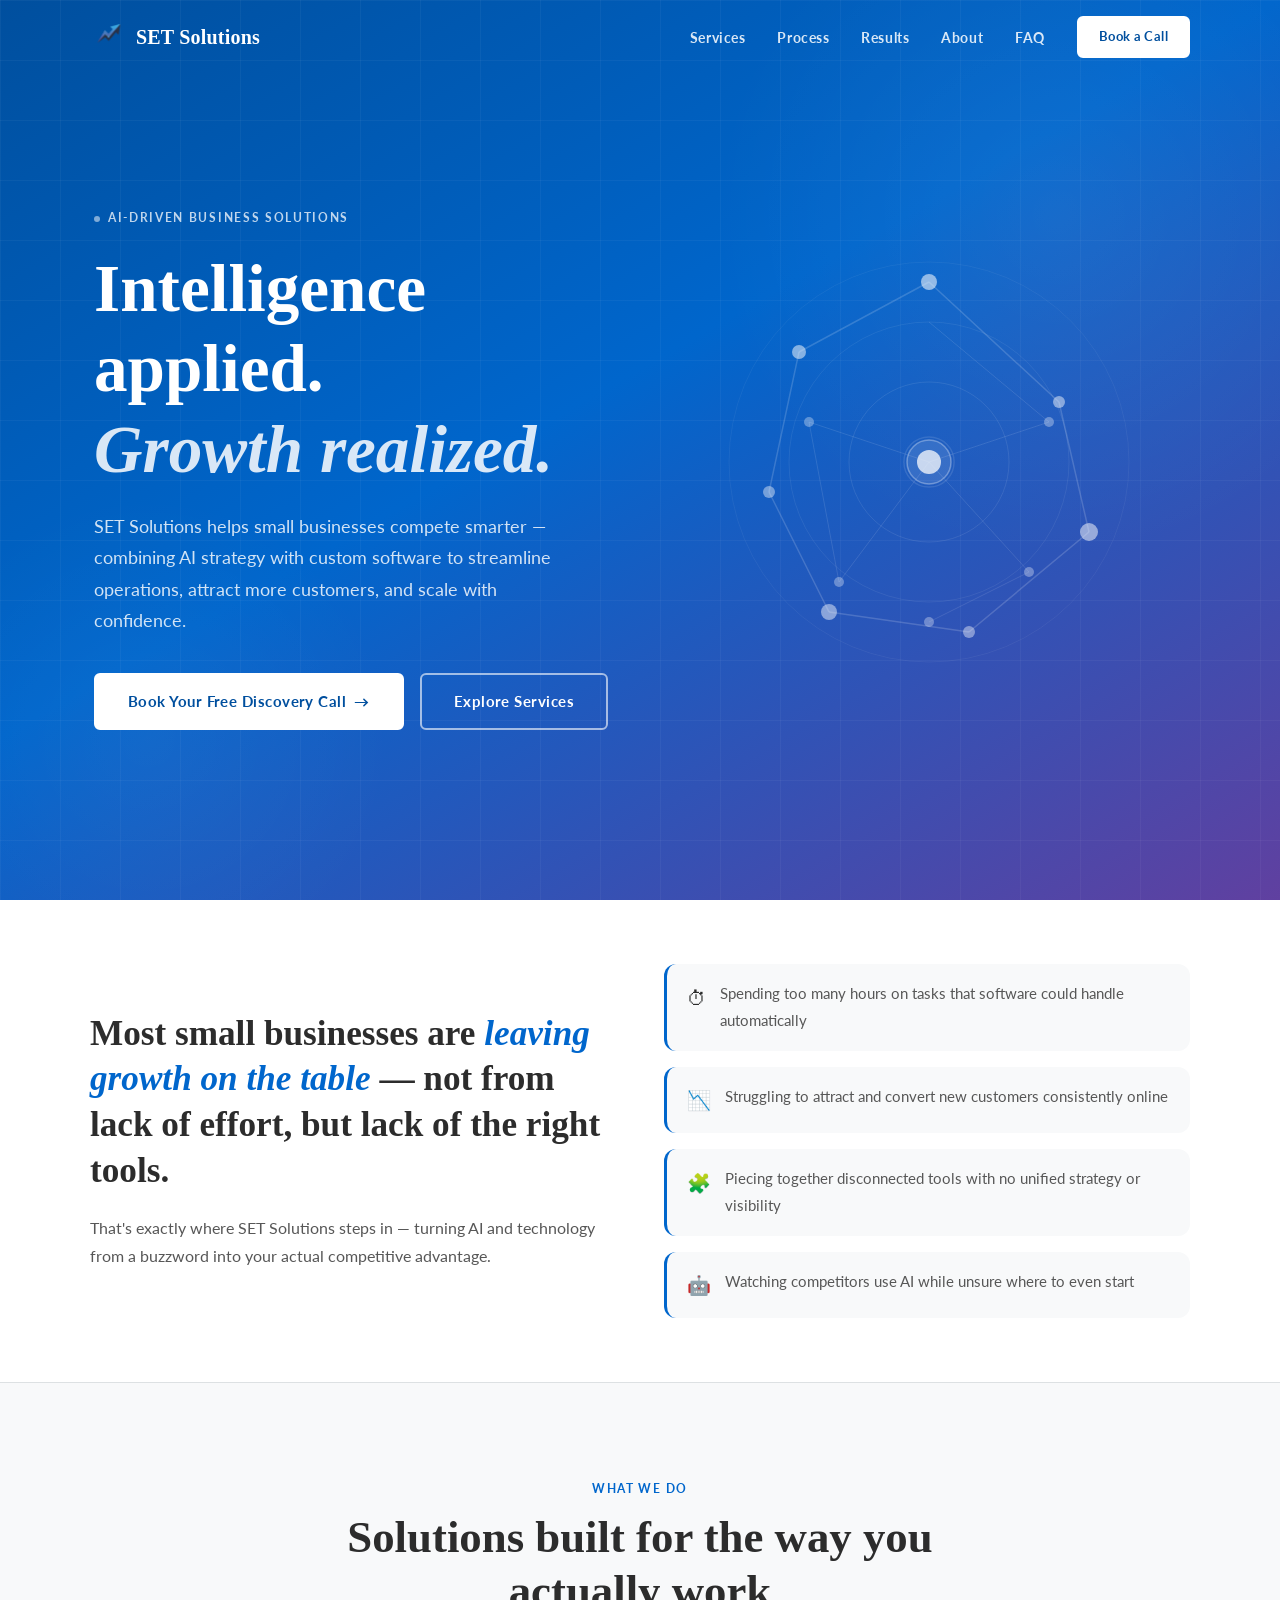
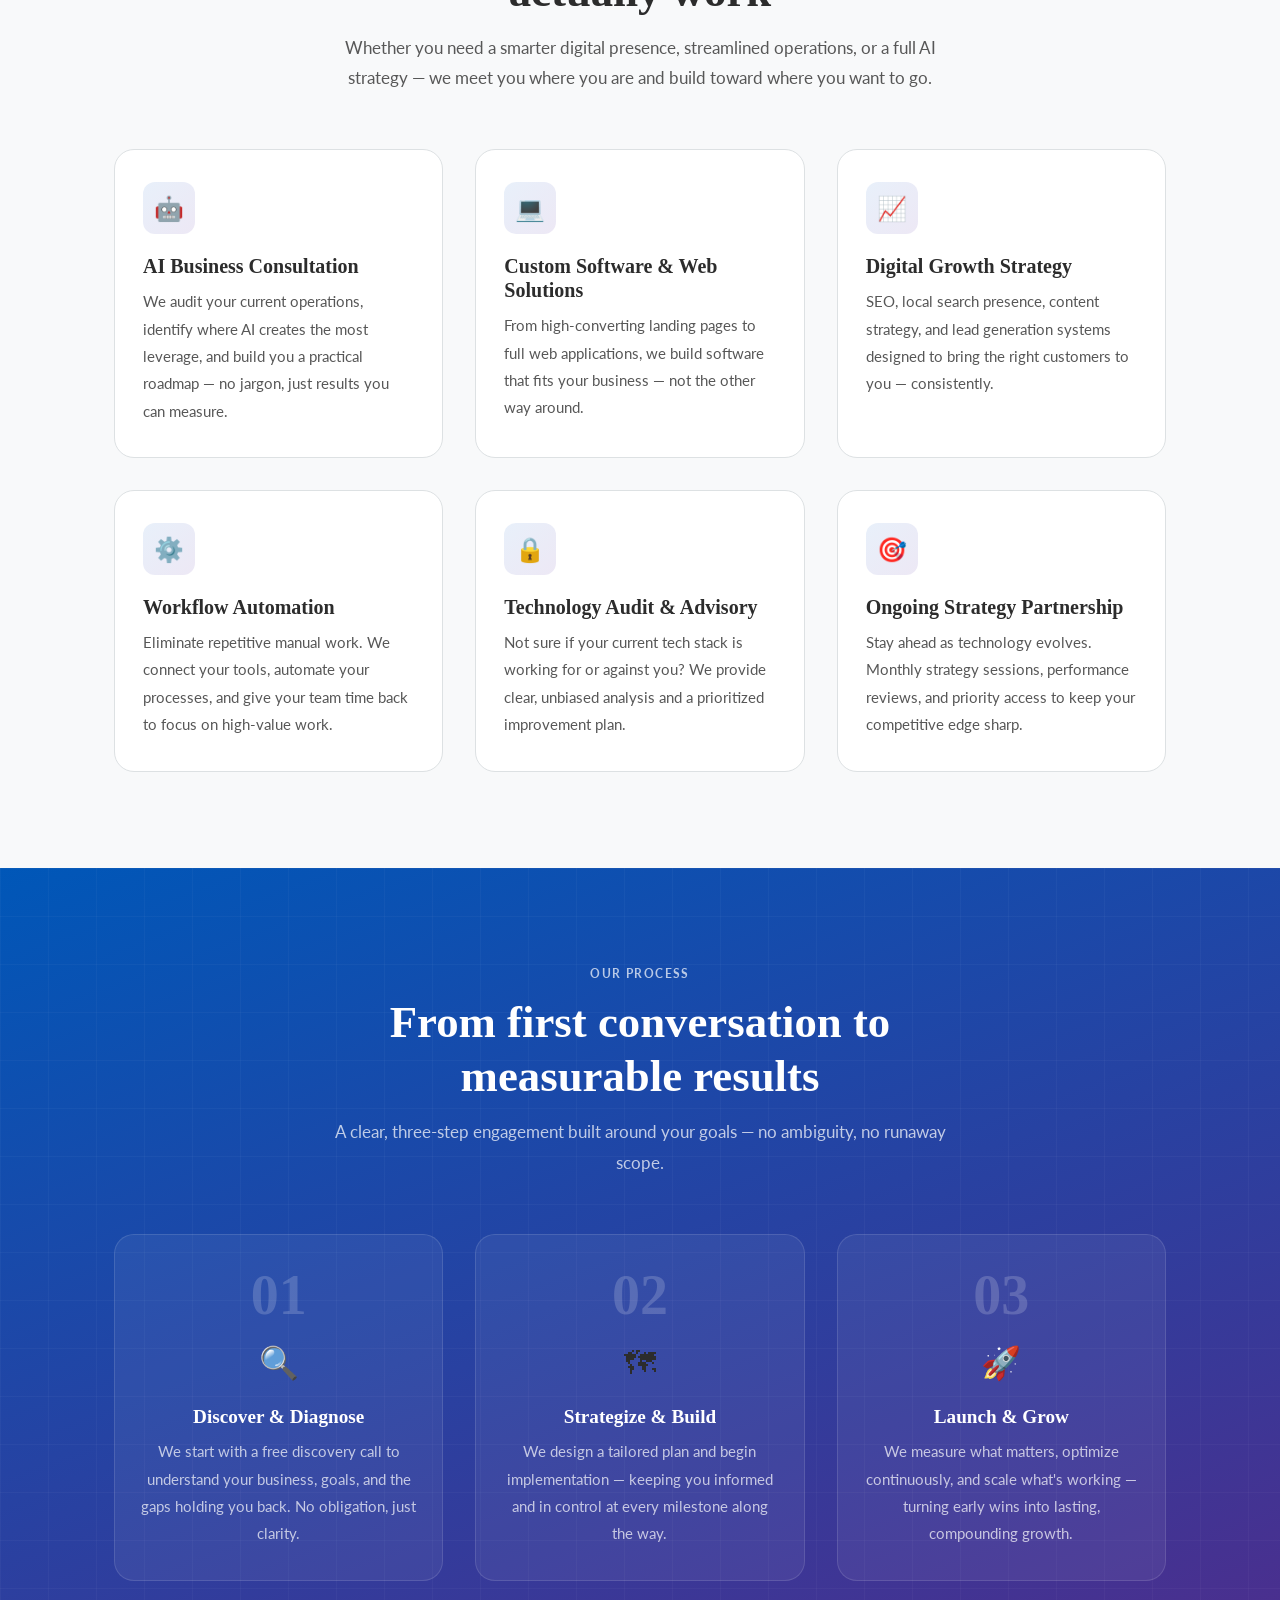
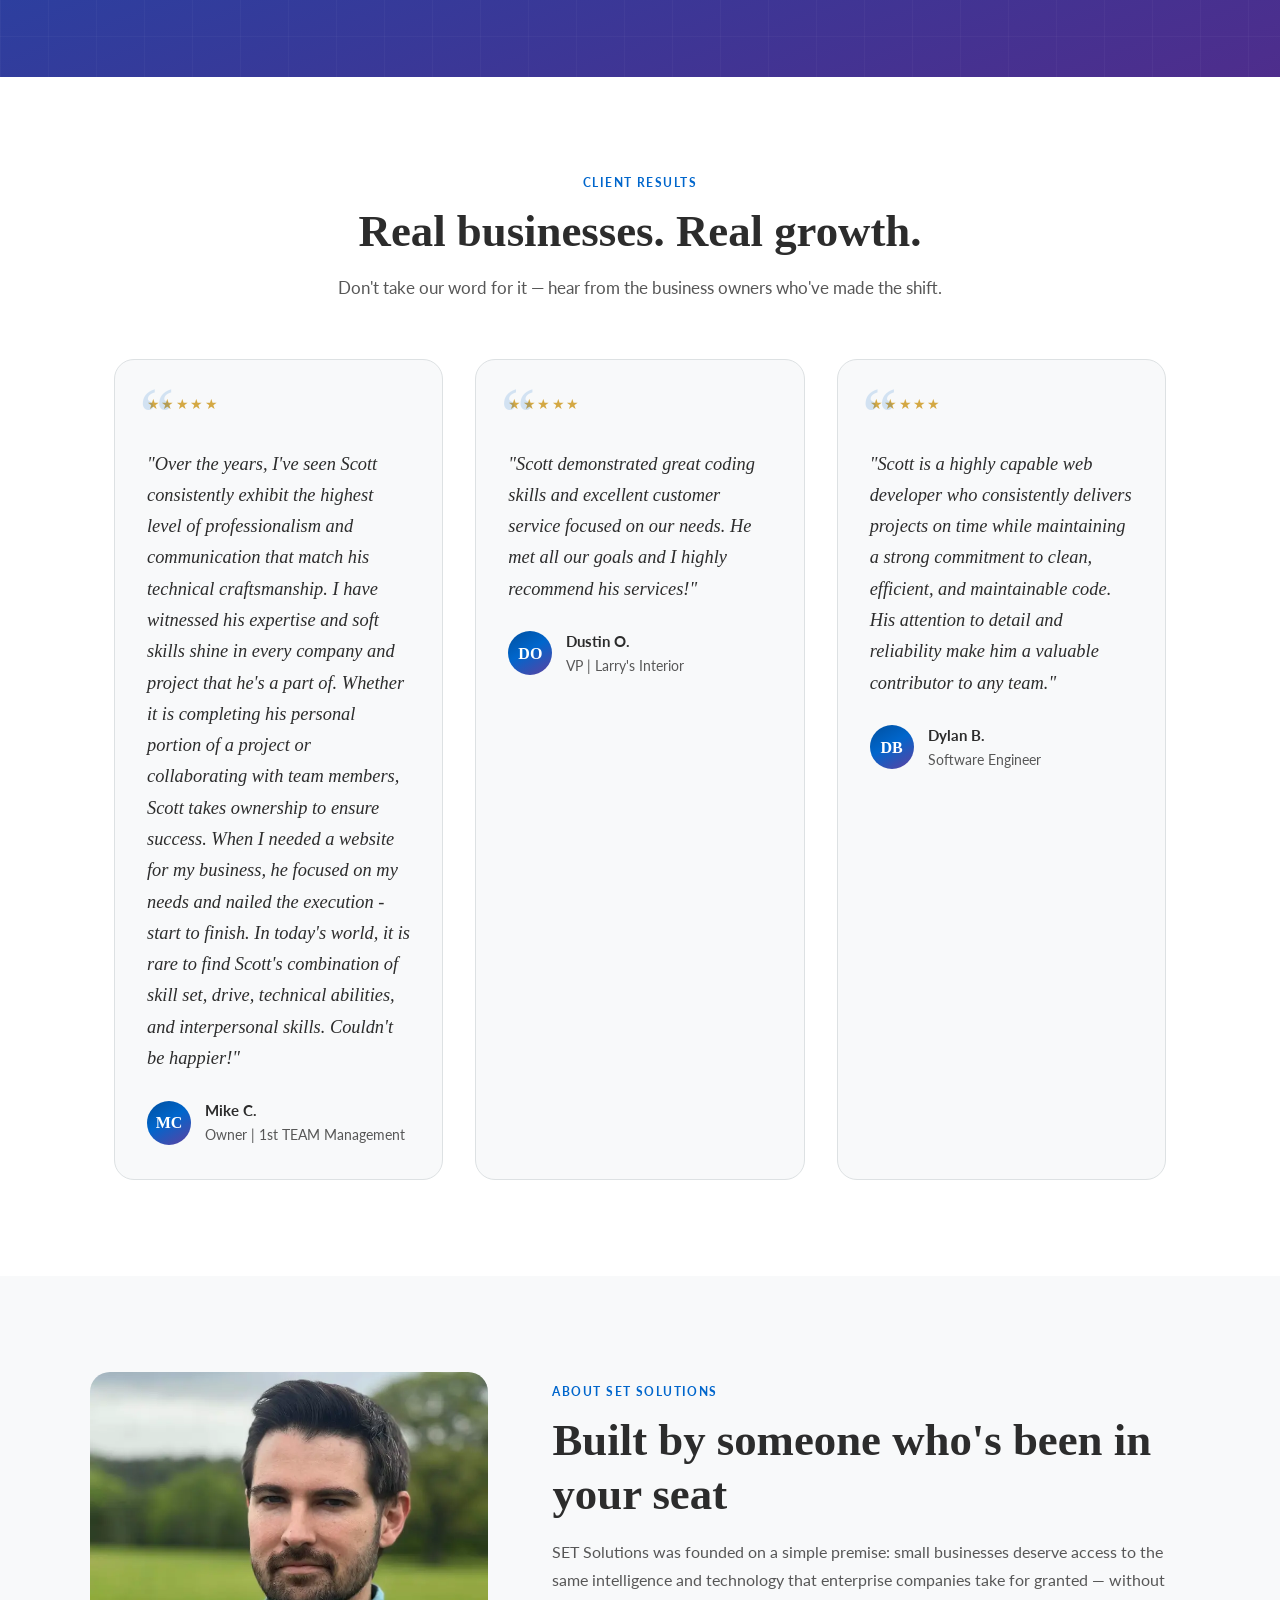
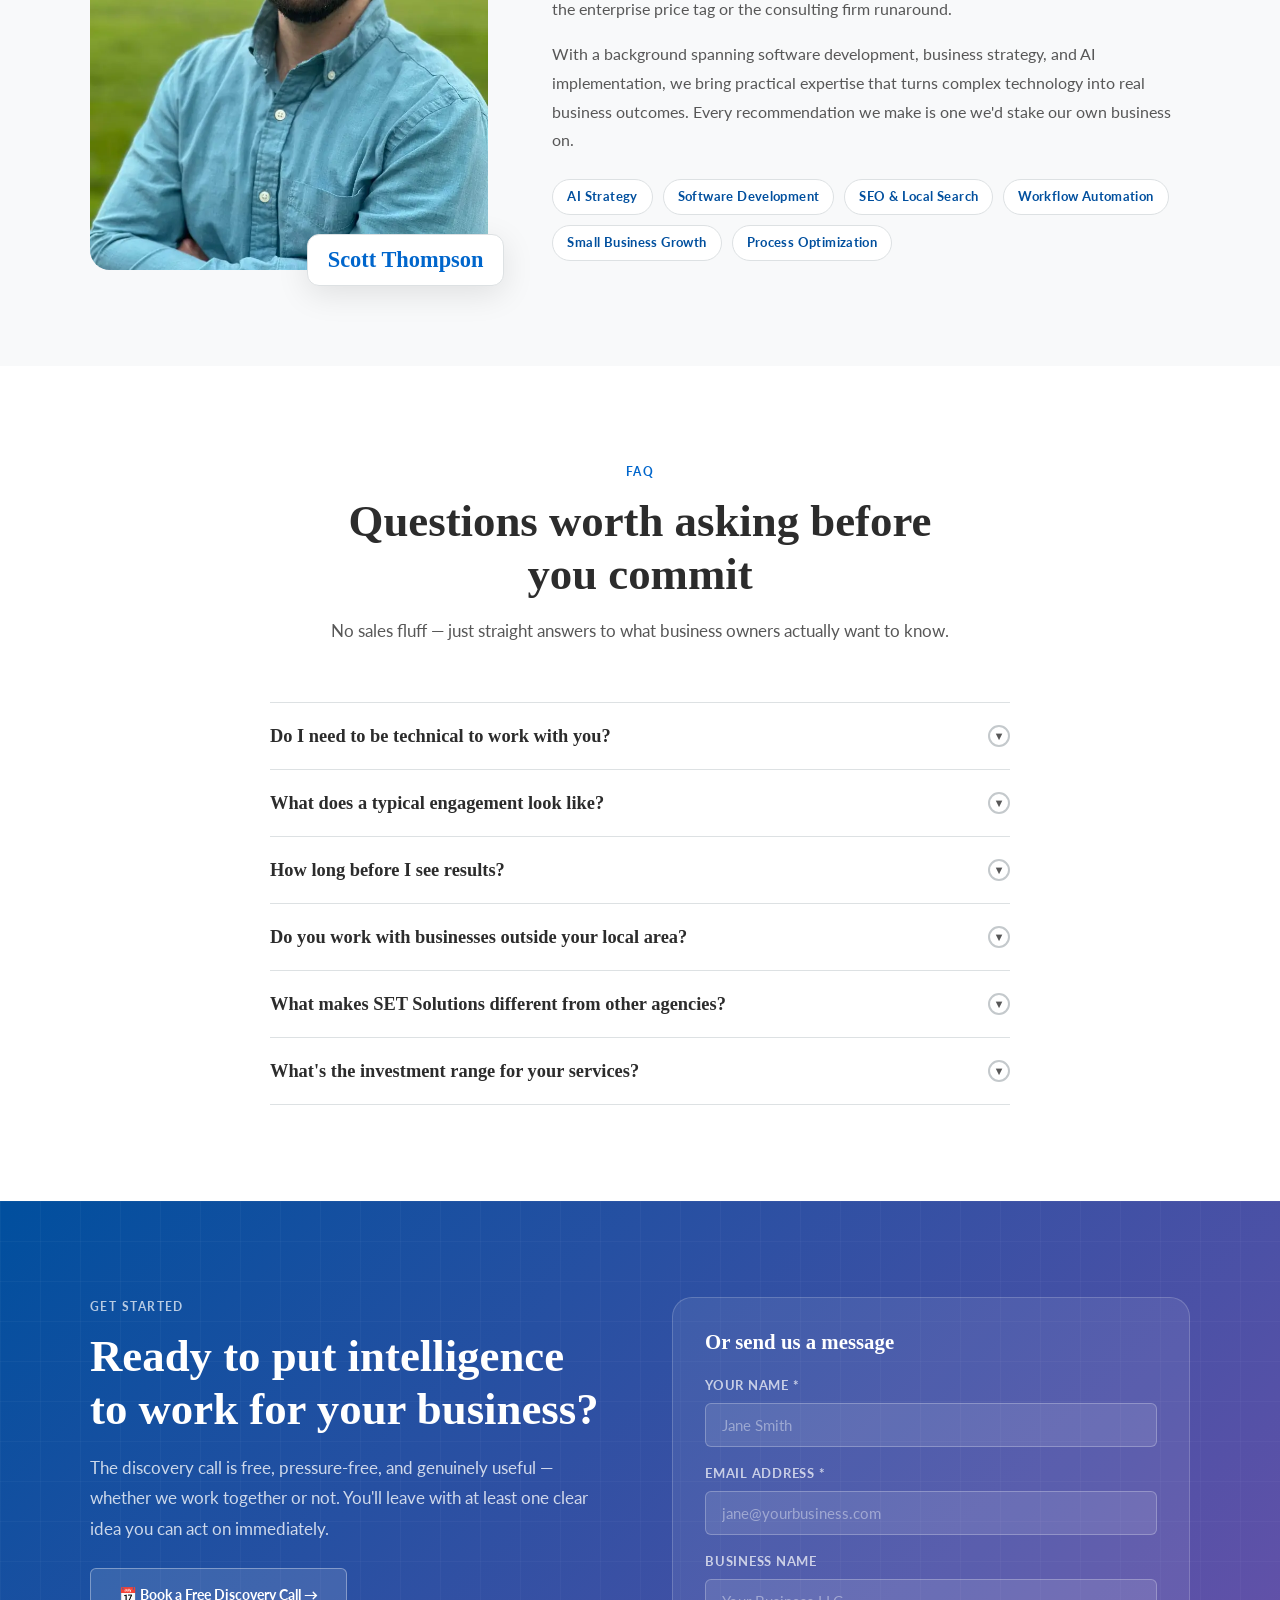
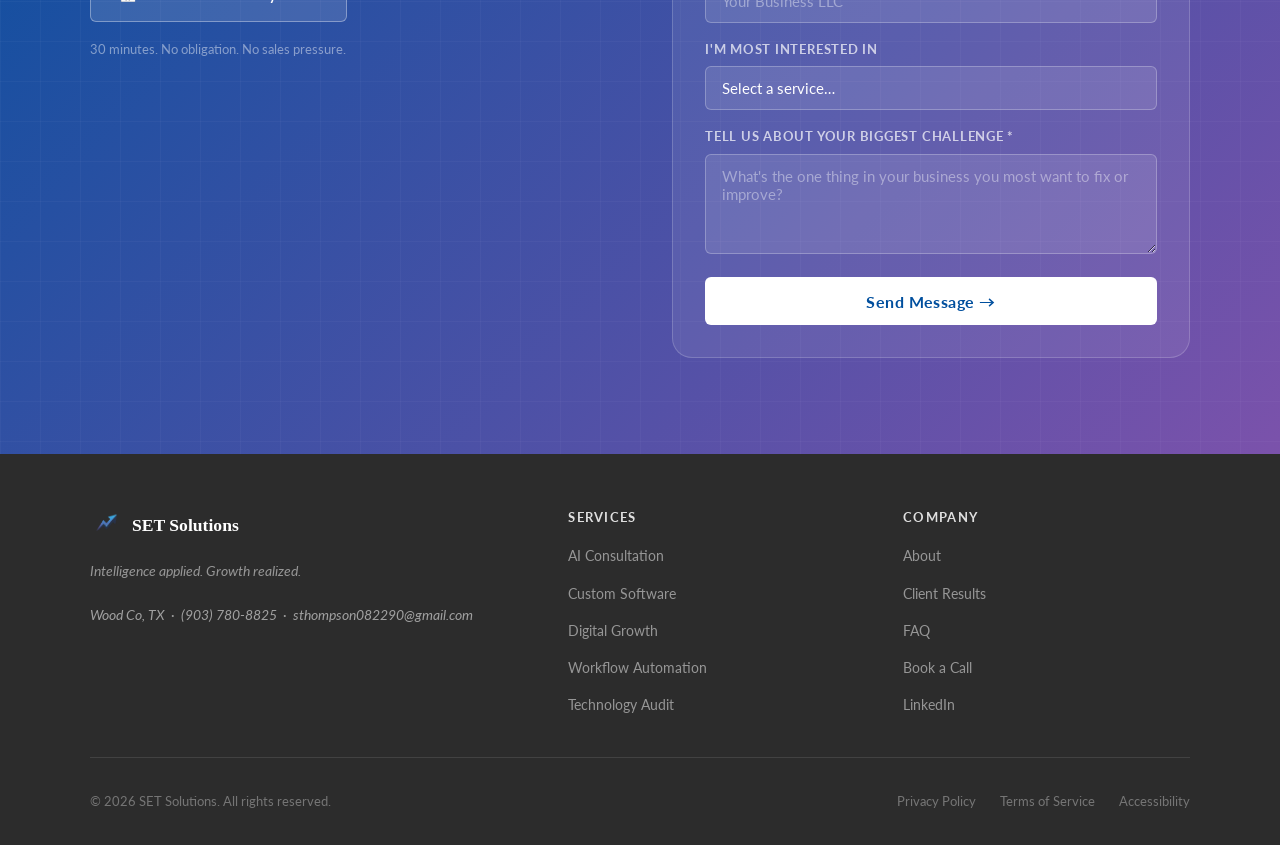
==== commit ed09bdce: "Updated booking call and form submission" ====
--- a/index.html
+++ b/index.html
@@ -877,7 +877,7 @@
               e.g. https://calendar.google.com/calendar/appointments/schedules/YOUR_SCHEDULE_ID
             -->
             <a
-              href="https://calendar.google.com"
+              href="https://tidycal.com/sthompson082290/free-tech-business-fit-intro"
               target="_blank"
               rel="noopener noreferrer"
               class="cta-book-btn"
@@ -917,7 +917,7 @@
                 <input
                   type="text"
                   id="field-name"
-                  name="entry.XXXXXXXXX"
+                  name="entry.2000426091"
                   placeholder="Jane Smith"
                   required
                   autocomplete="name"
@@ -931,7 +931,7 @@
                 <input
                   type="email"
                   id="field-email"
-                  name="entry.XXXXXXXXX"
+                  name="entry.19979120"
                   placeholder="jane@yourbusiness.com"
                   required
                   autocomplete="email"
@@ -943,24 +943,32 @@
                 <input
                   type="text"
                   id="field-business"
-                  name="entry.XXXXXXXXX"
+                  name="entry.663052848"
                   placeholder="Your Business LLC"
                   autocomplete="organization"
                 />
               </div>
               <div class="form-group">
                 <label for="field-interest">I'm most interested in</label>
-                <select id="field-interest" name="entry.XXXXXXXXX">
+                <select id="field-interest" name="entry.955718826">
                   <option value="" disabled selected>Select a service…</option>
-                  <option value="ai-consultation">
+                  <option value="AI Business Consultation">
                     AI Business Consultation
                   </option>
-                  <option value="software">Custom Software / Website</option>
-                  <option value="seo">Digital Growth & SEO</option>
-                  <option value="automation">Workflow Automation</option>
-                  <option value="audit">Technology Audit</option>
-                  <option value="partnership">Ongoing Partnership</option>
-                  <option value="unsure">Not sure yet</option>
+                  <option value="Custom Software / Website">
+                    Custom Software / Website
+                  </option>
+                  <option value="Digital Growth & SEO">
+                    Digital Growth & SEO
+                  </option>
+                  <option value="Workflow Automation">
+                    Workflow Automation
+                  </option>
+                  <option value="Technology Audit">Technology Audit</option>
+                  <option value="Ongoing Partnership">
+                    Ongoing Partnership
+                  </option>
+                  <option value="Not sure yet">Not sure yet</option>
                 </select>
               </div>
               <div class="form-group">
@@ -970,7 +978,7 @@
                 >
                 <textarea
                   id="field-message"
-                  name="entry.XXXXXXXXX"
+                  name="entry.1553154613"
                   placeholder="What's the one thing in your business you most want to fix or improve?"
                   required
                   aria-required="true"
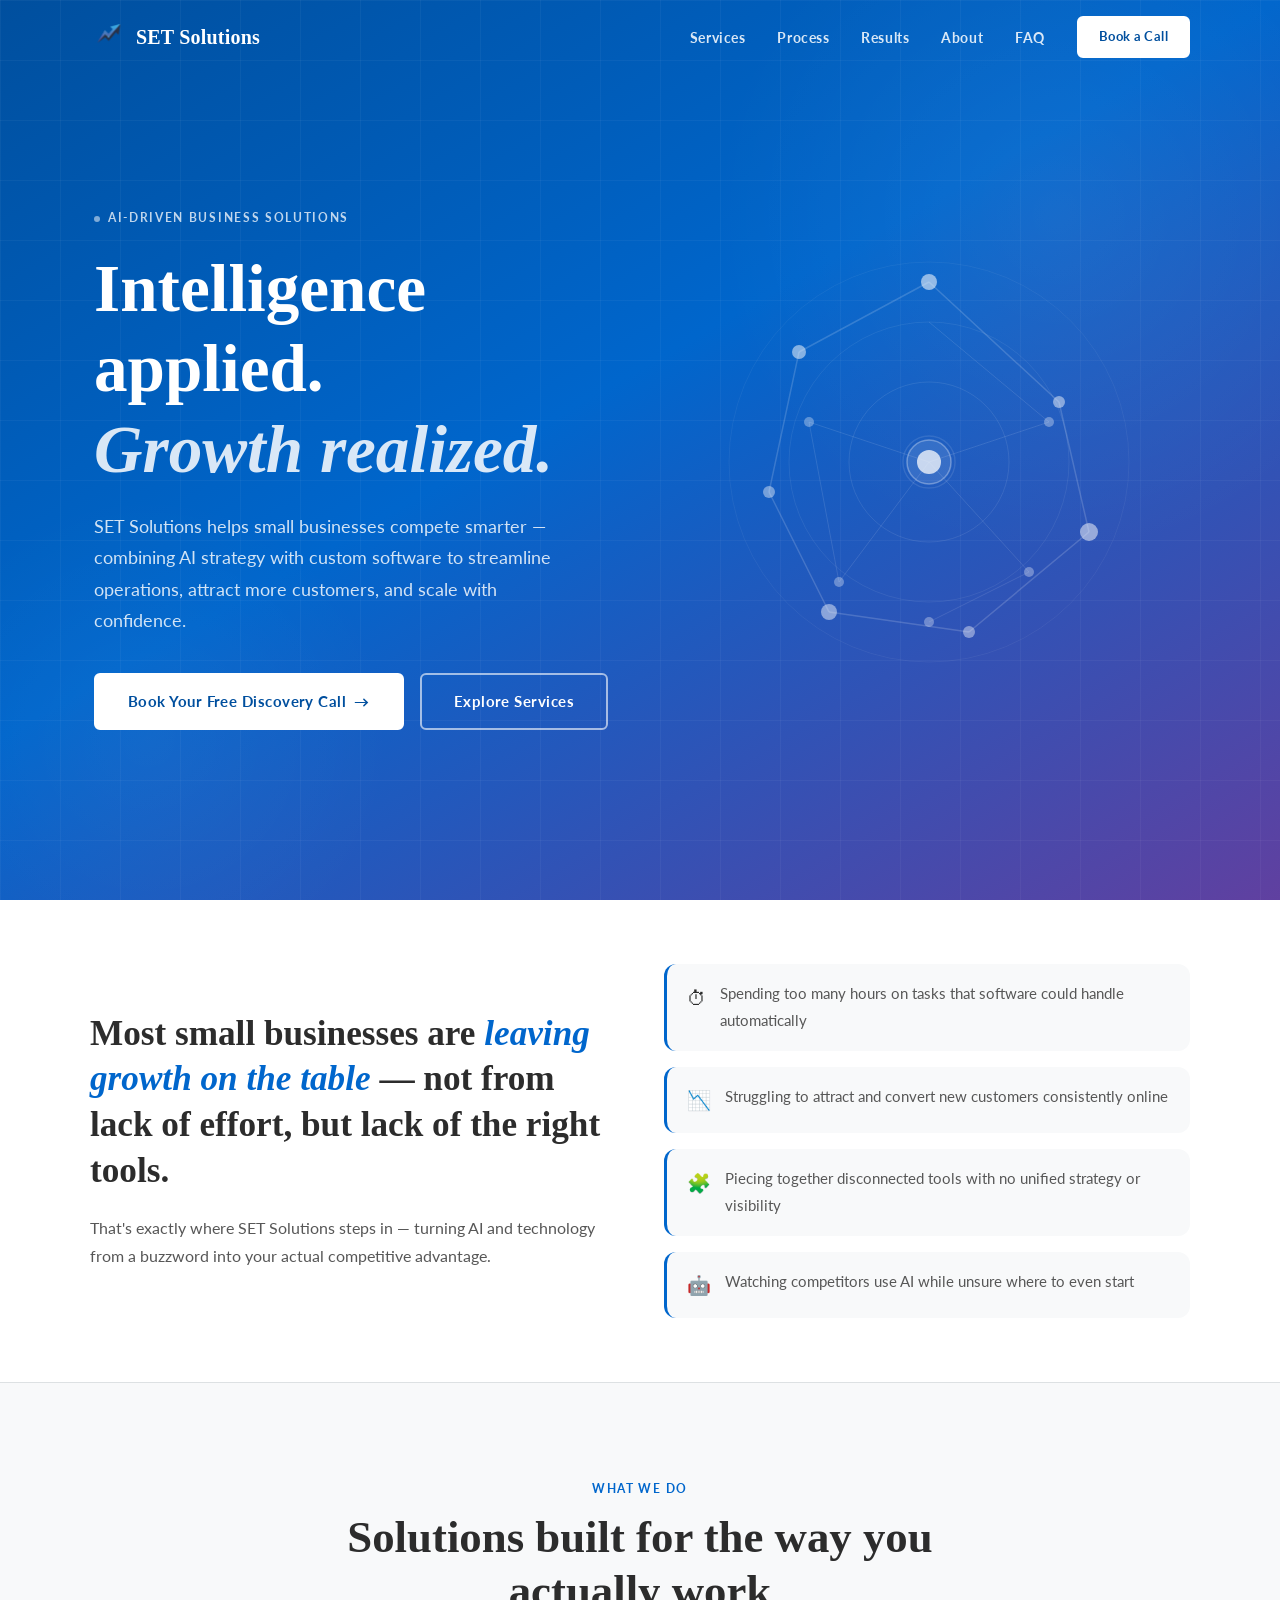
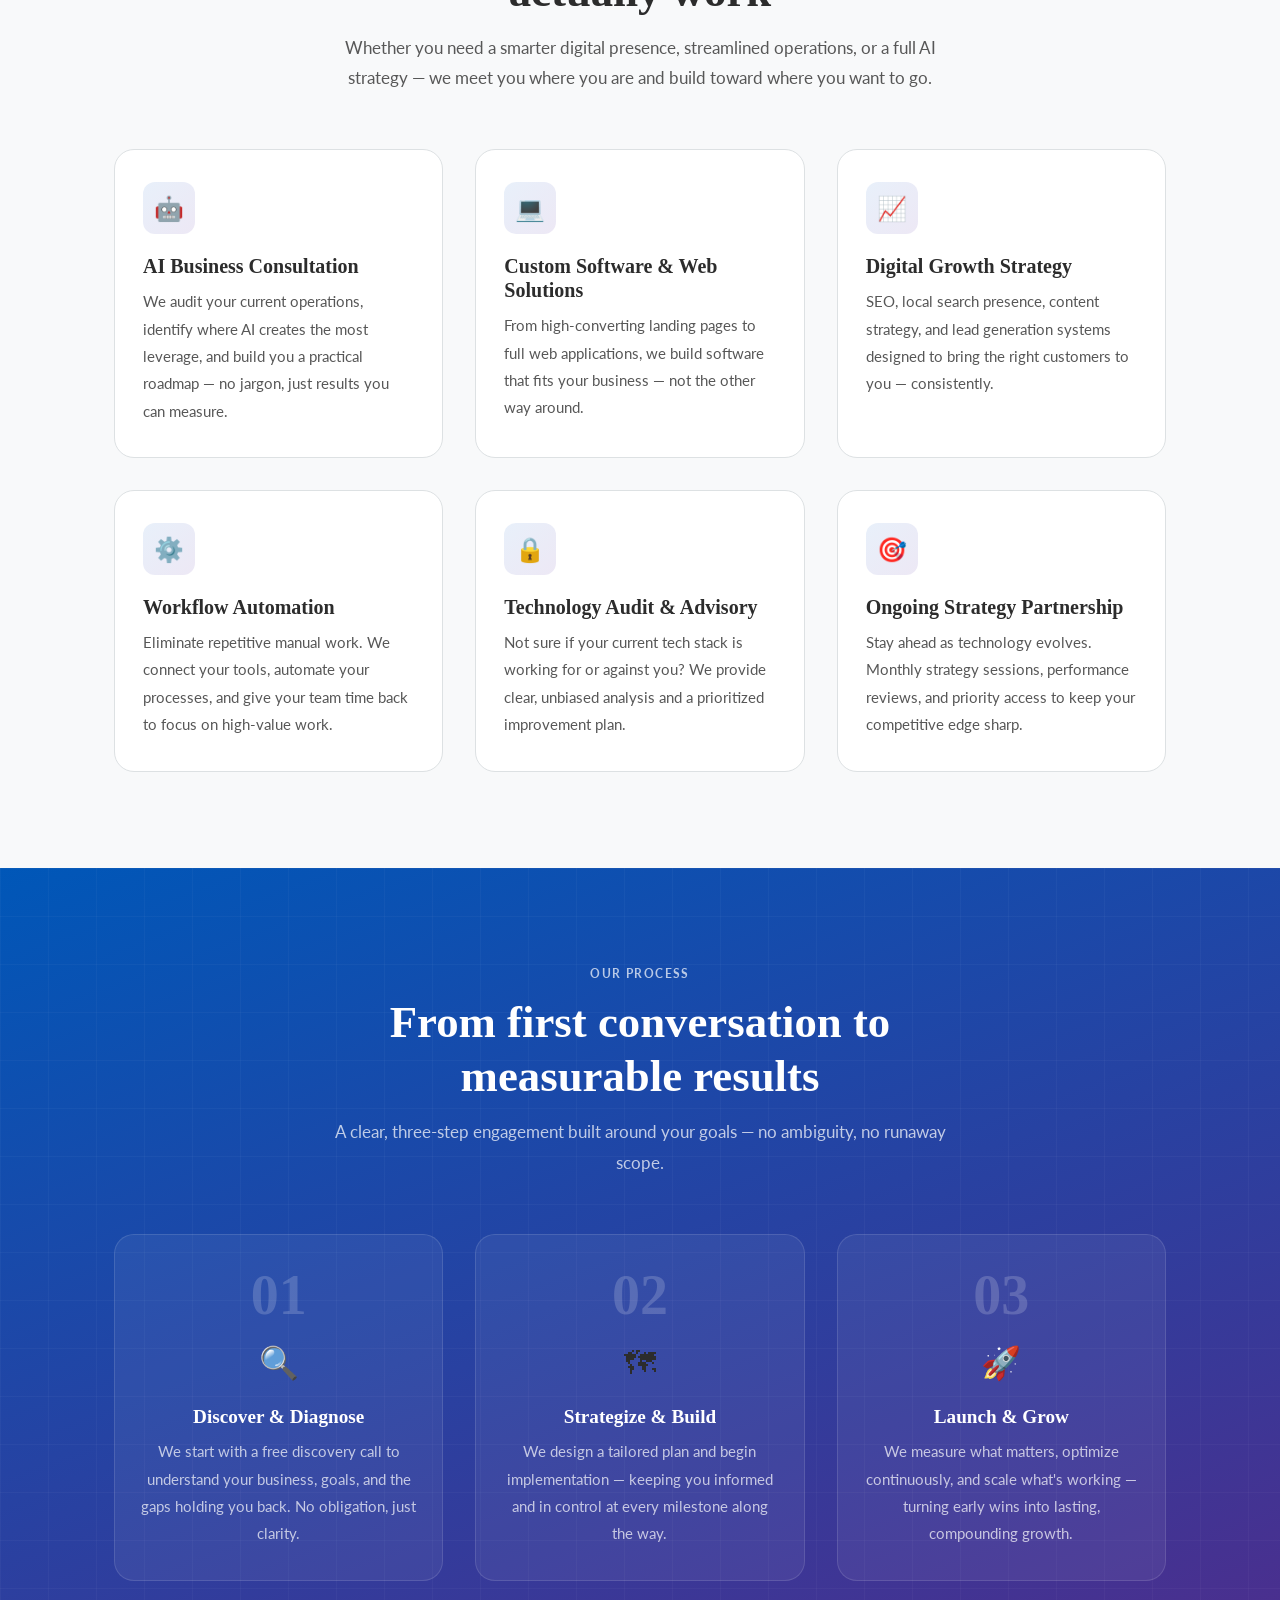
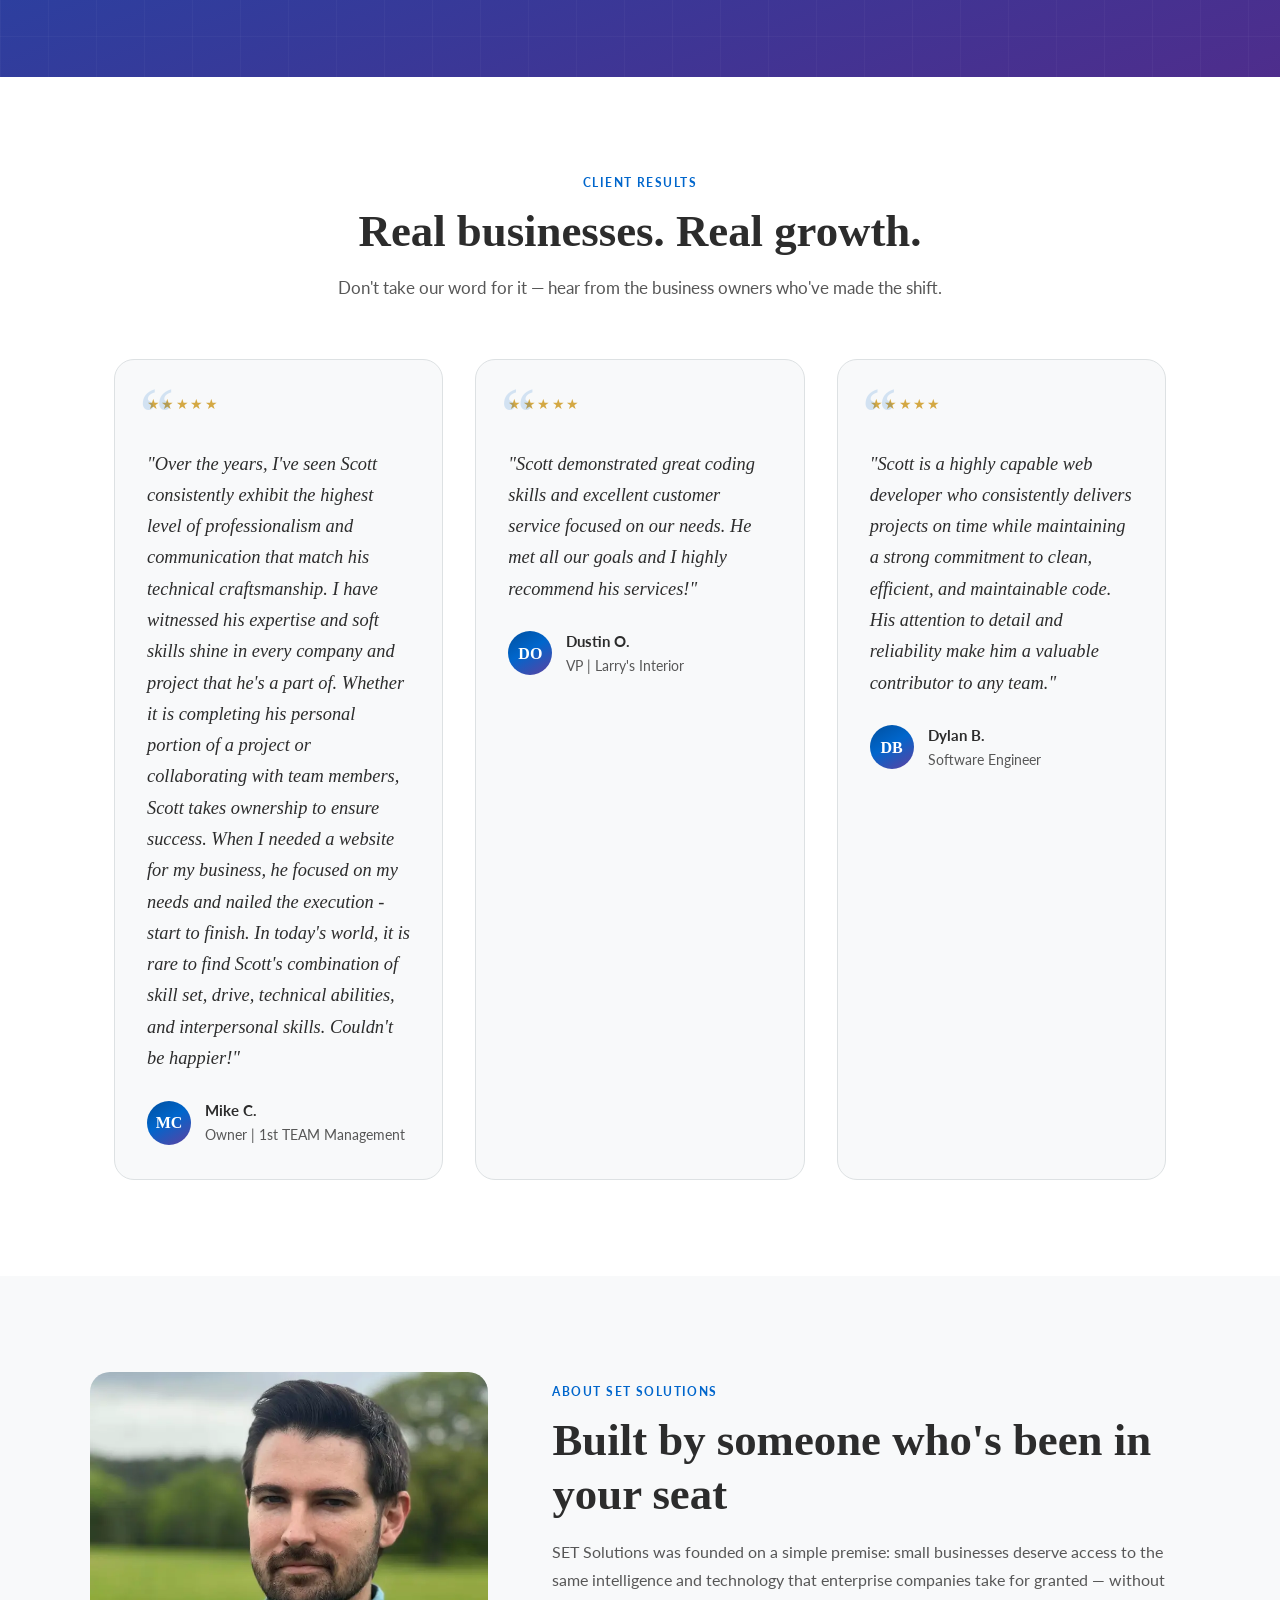
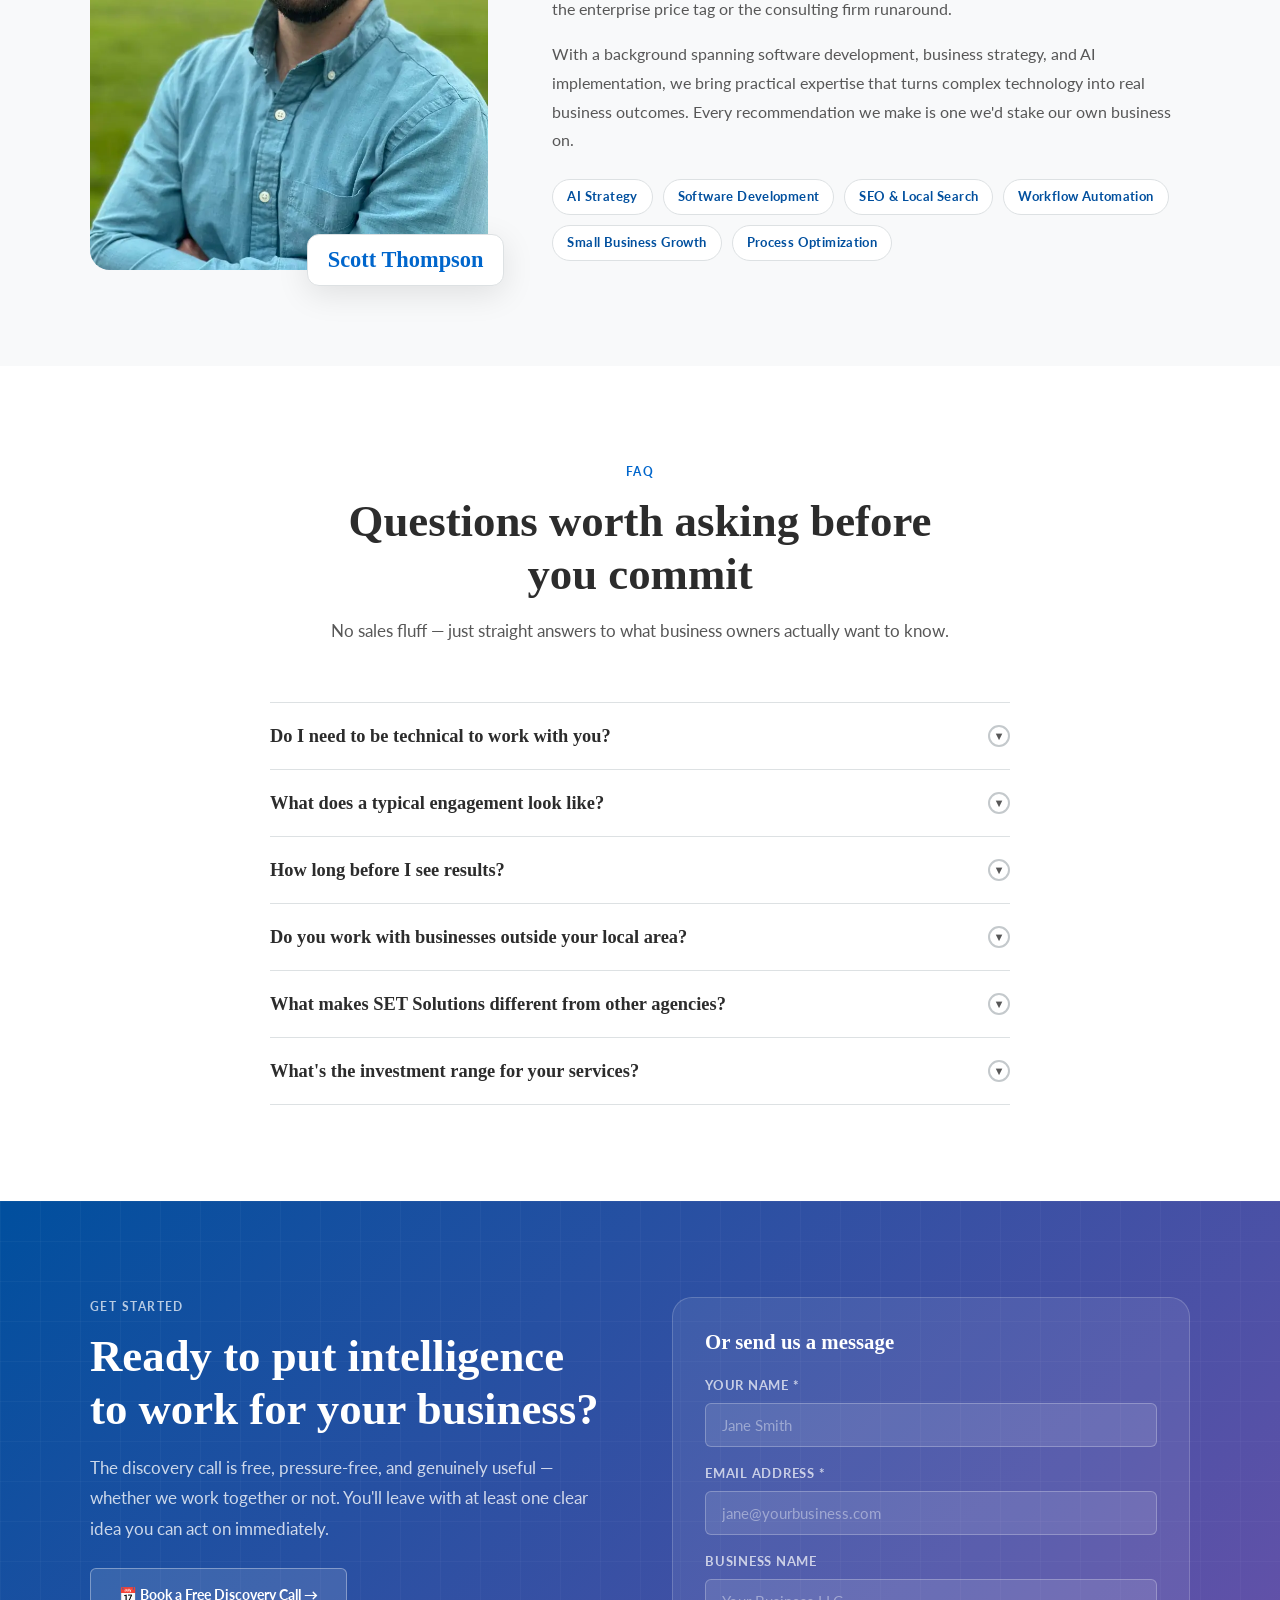
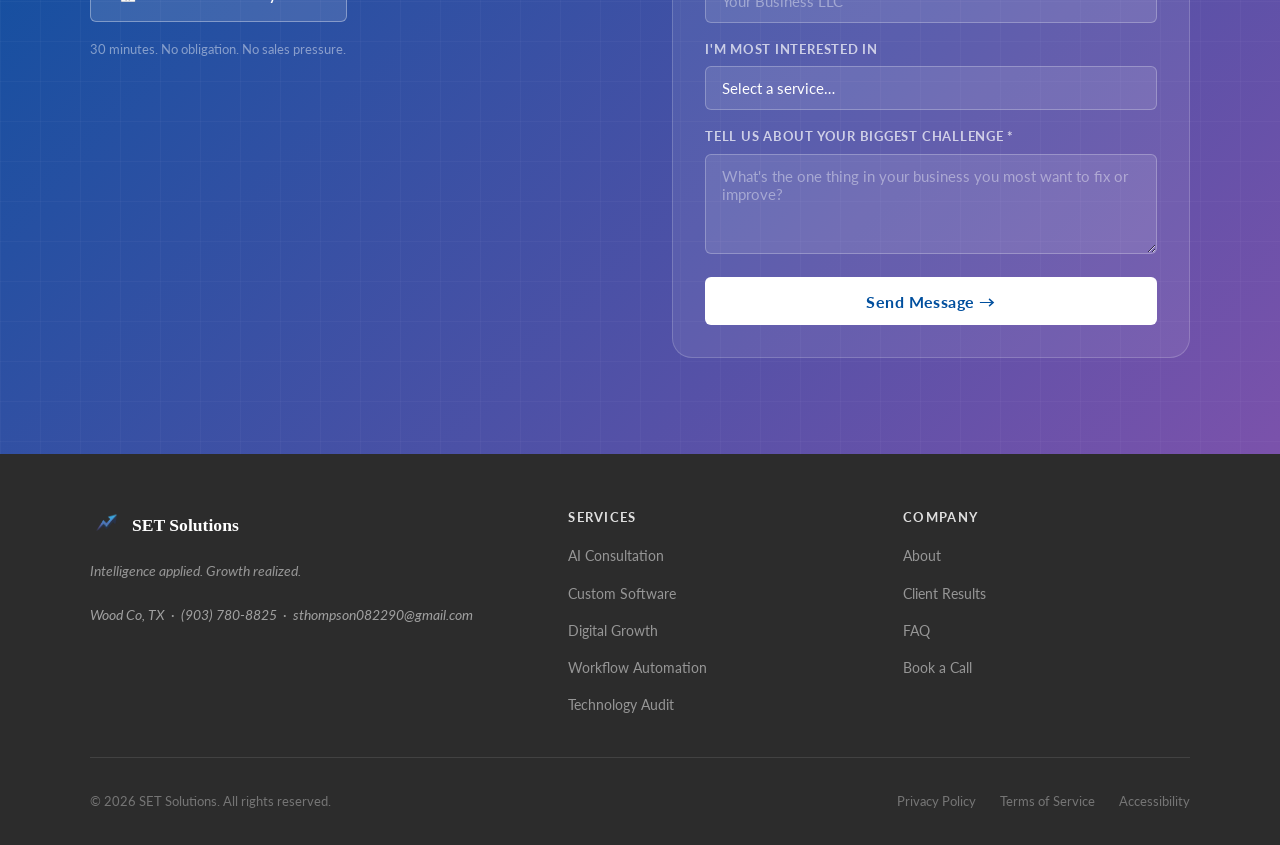
==== commit 5b82e0a1: "Commented out linkedin link" ====
--- a/index.html
+++ b/index.html
@@ -1058,14 +1058,15 @@
               <li><a href="#testimonials">Client Results</a></li>
               <li><a href="#faq">FAQ</a></li>
               <li><a href="#cta">Book a Call</a></li>
-              <li>
+              <!-- Leaving this code in as a reminder for later -->
+              <!-- <li>
                 <a
                   href="https://www.linkedin.com/company/set-solutions"
                   target="_blank"
                   rel="noopener noreferrer"
                   >LinkedIn</a
                 >
-              </li>
+              </li> -->
             </ul>
           </div>
         </div>
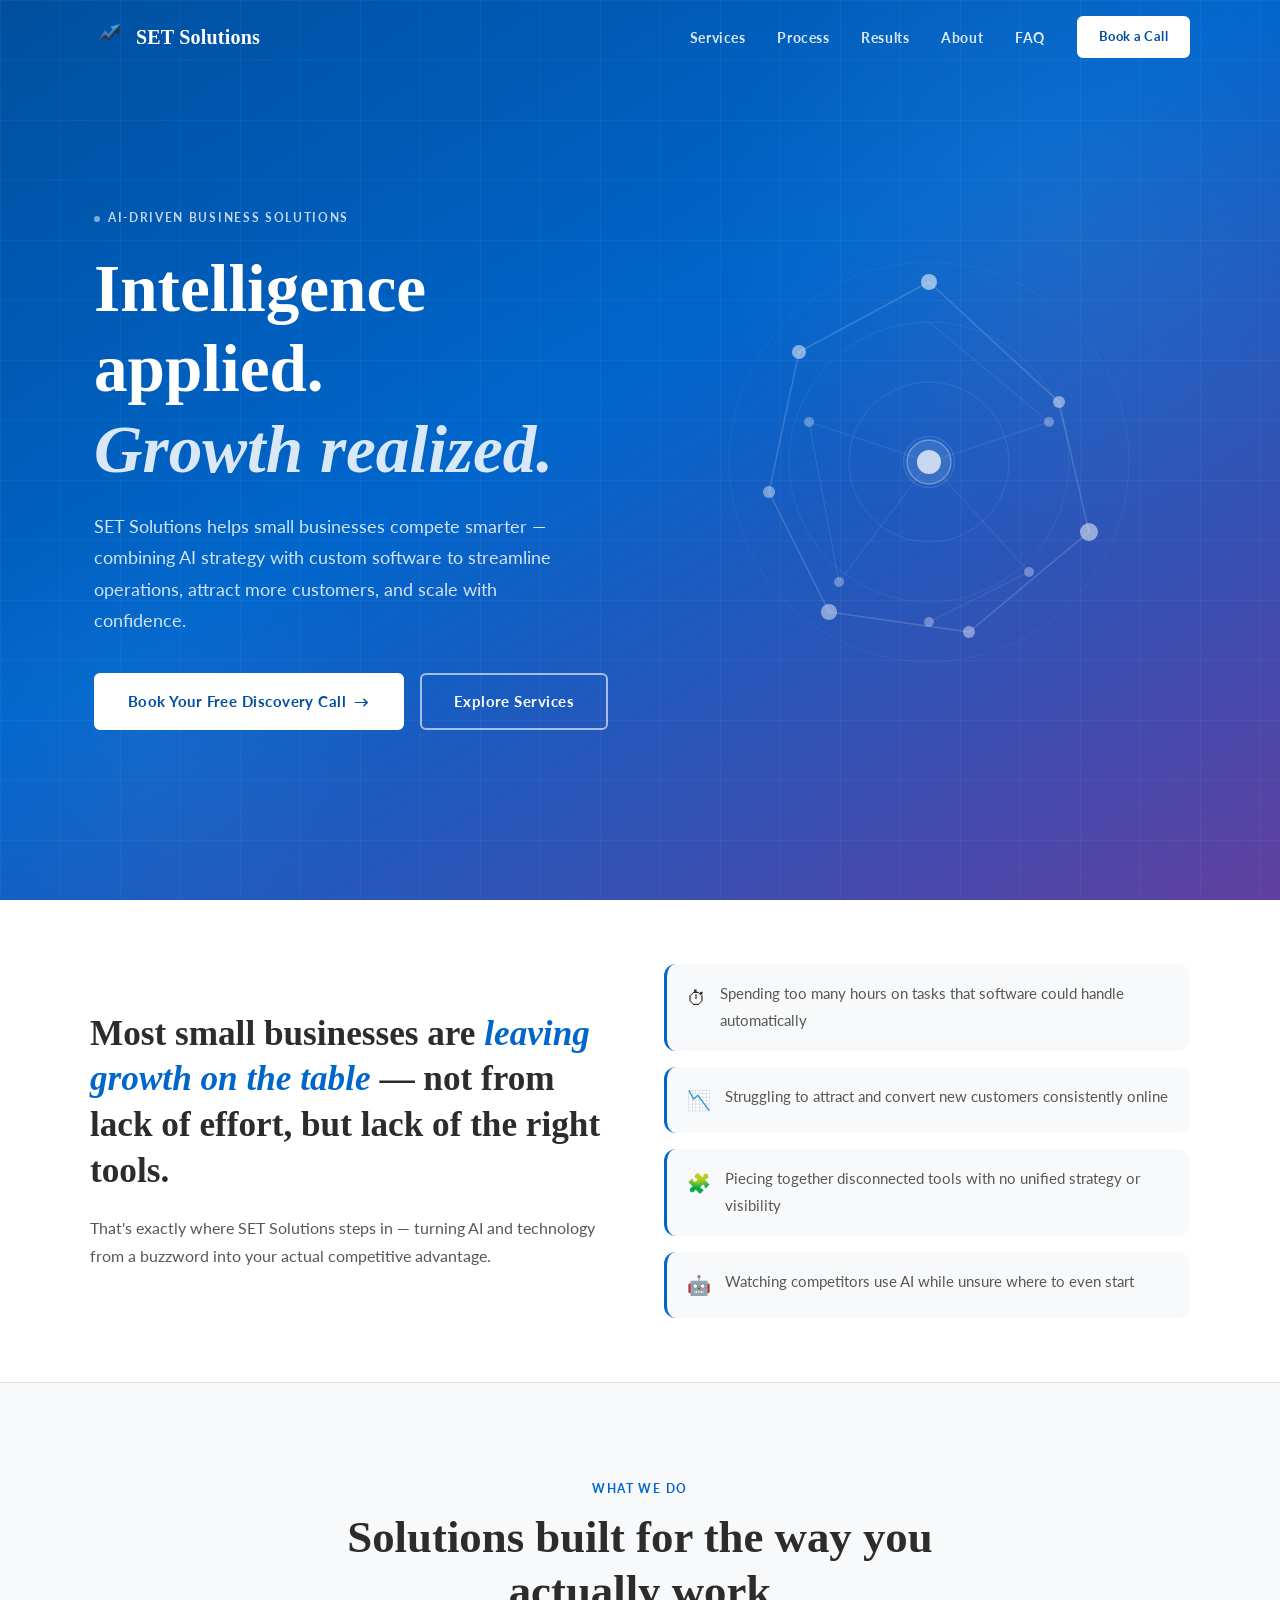
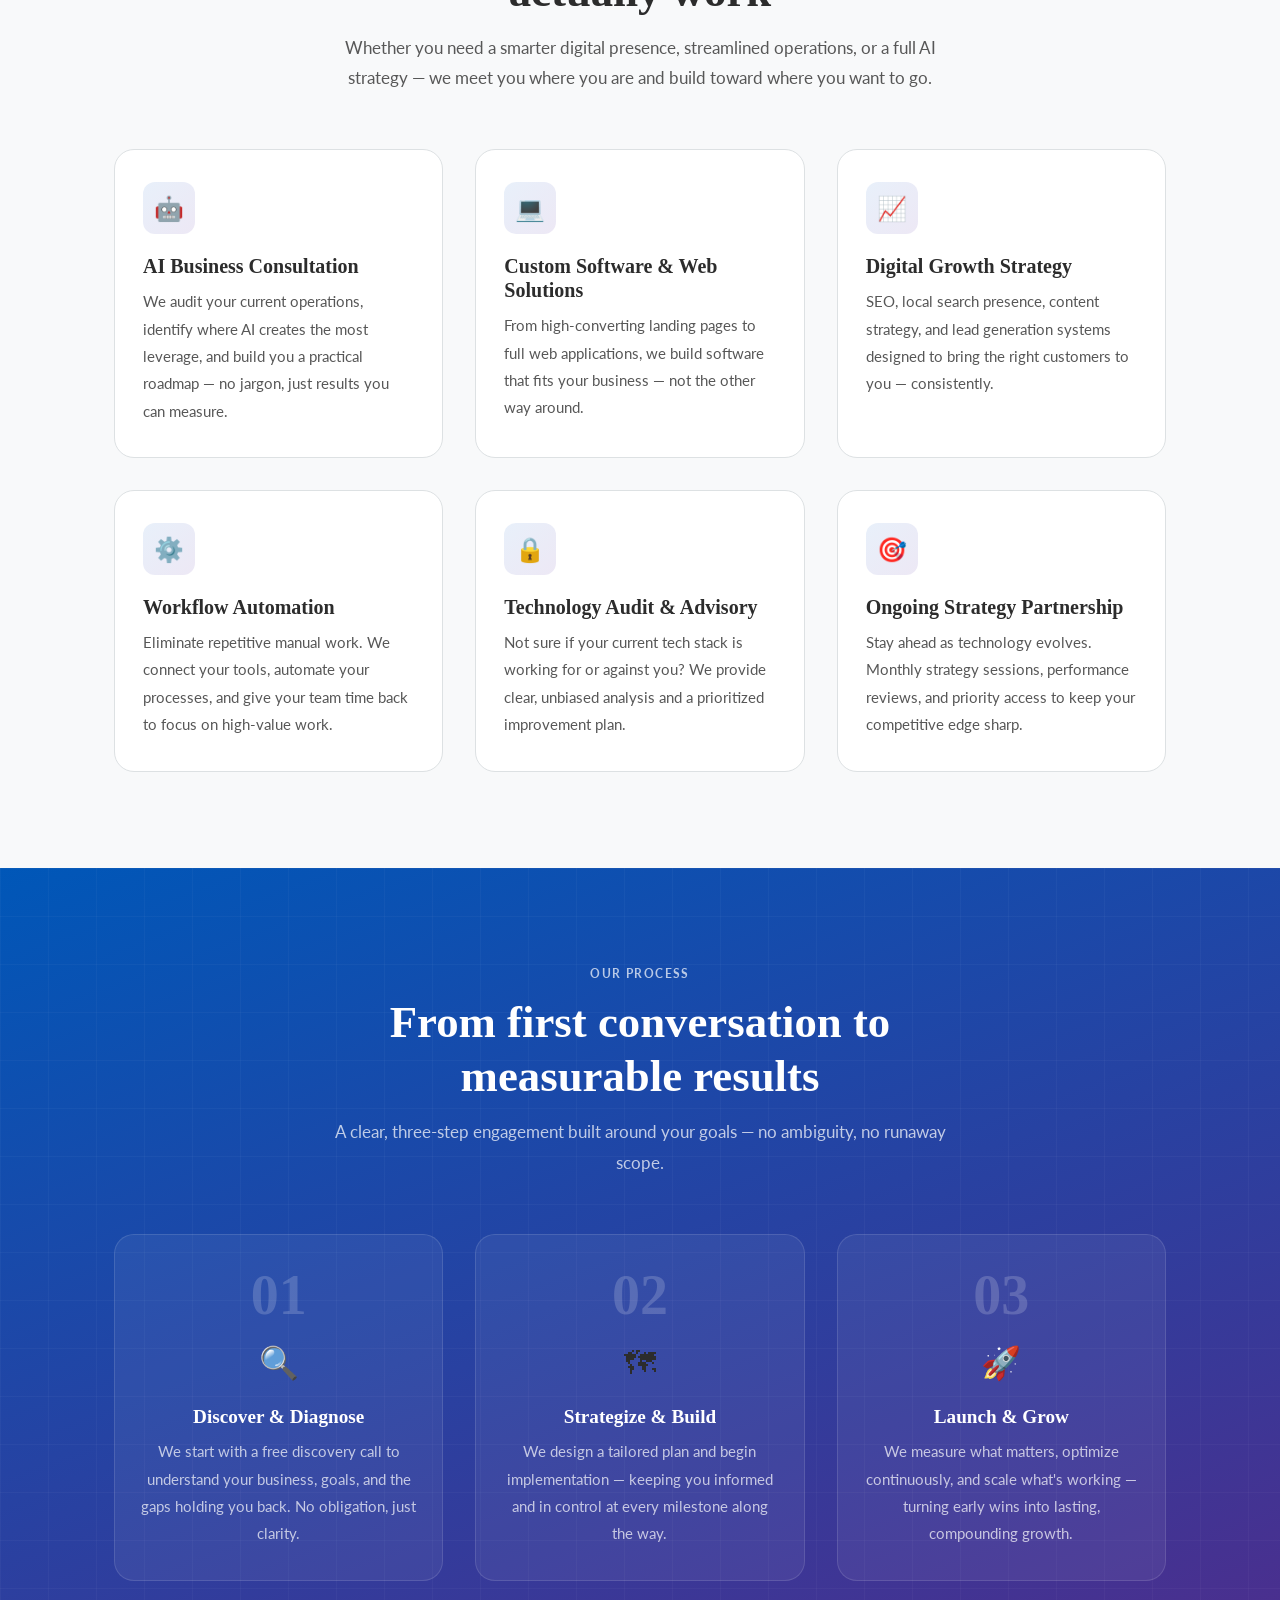
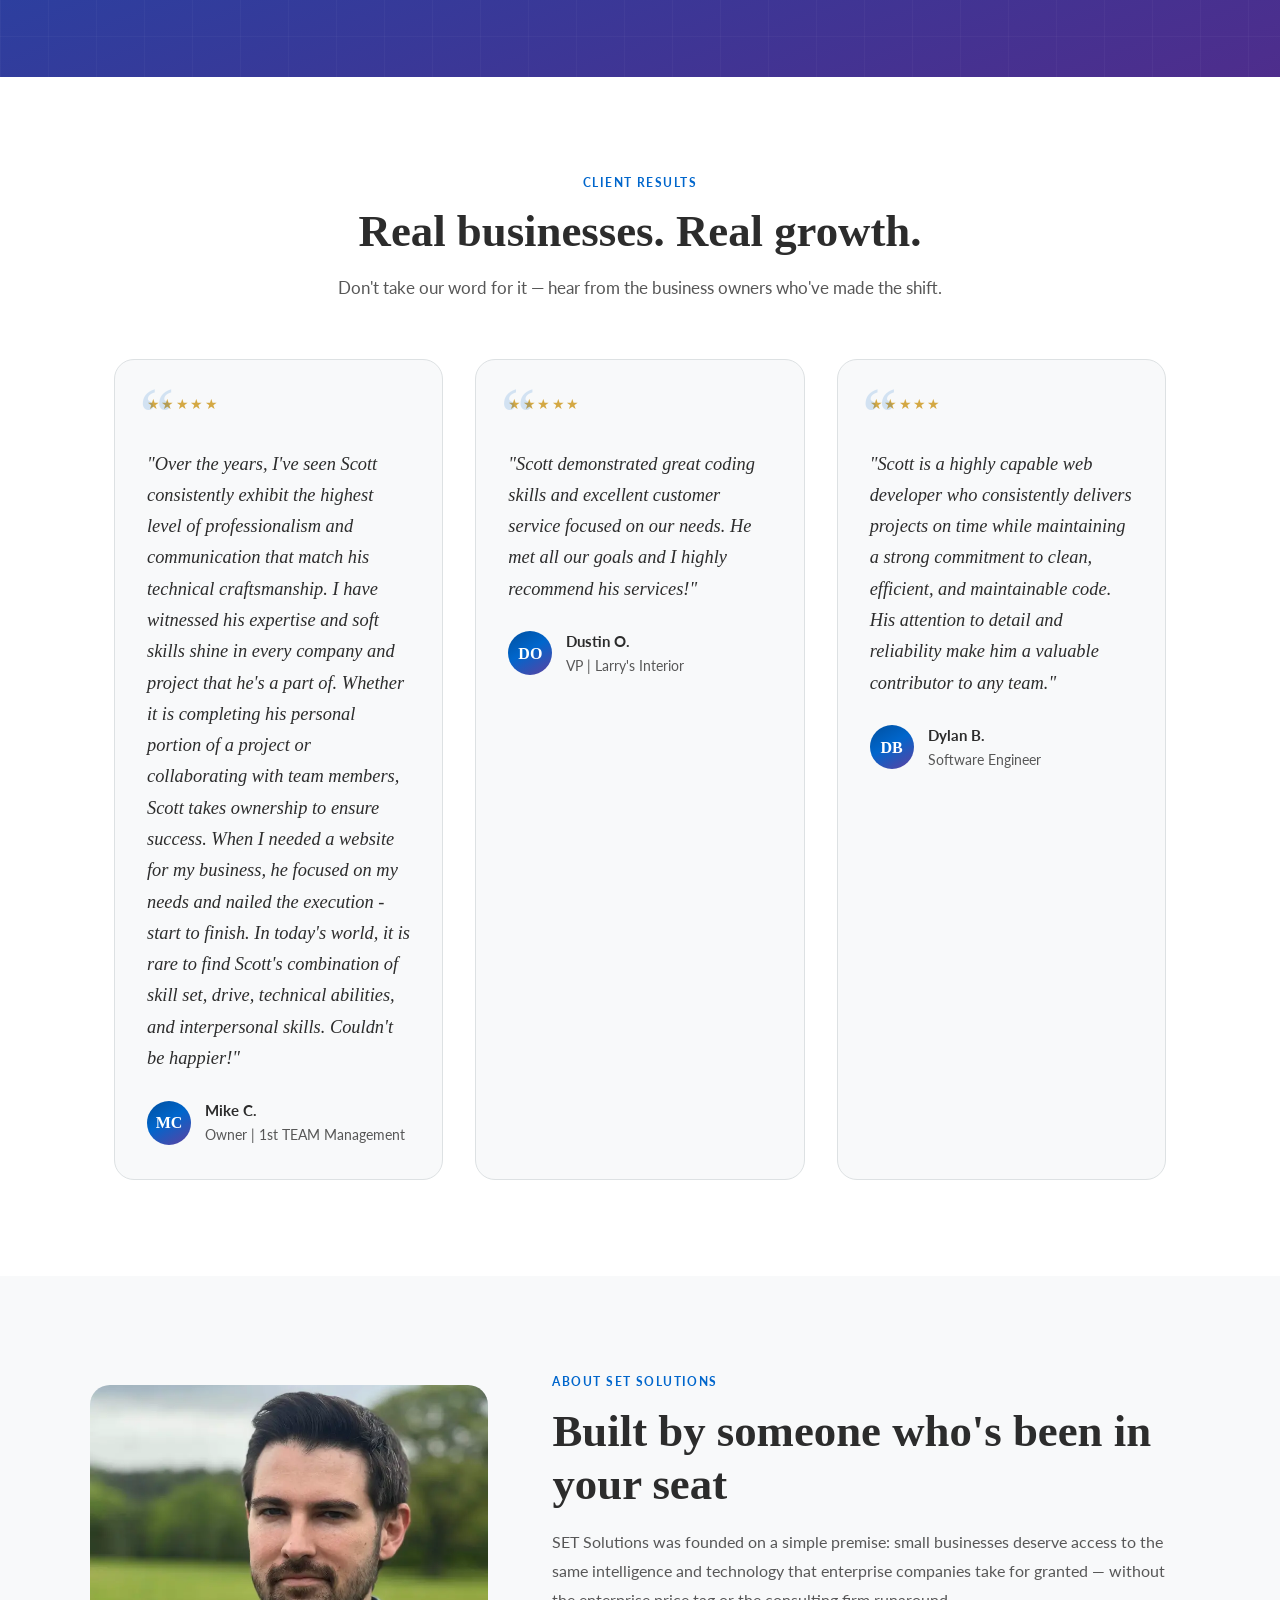
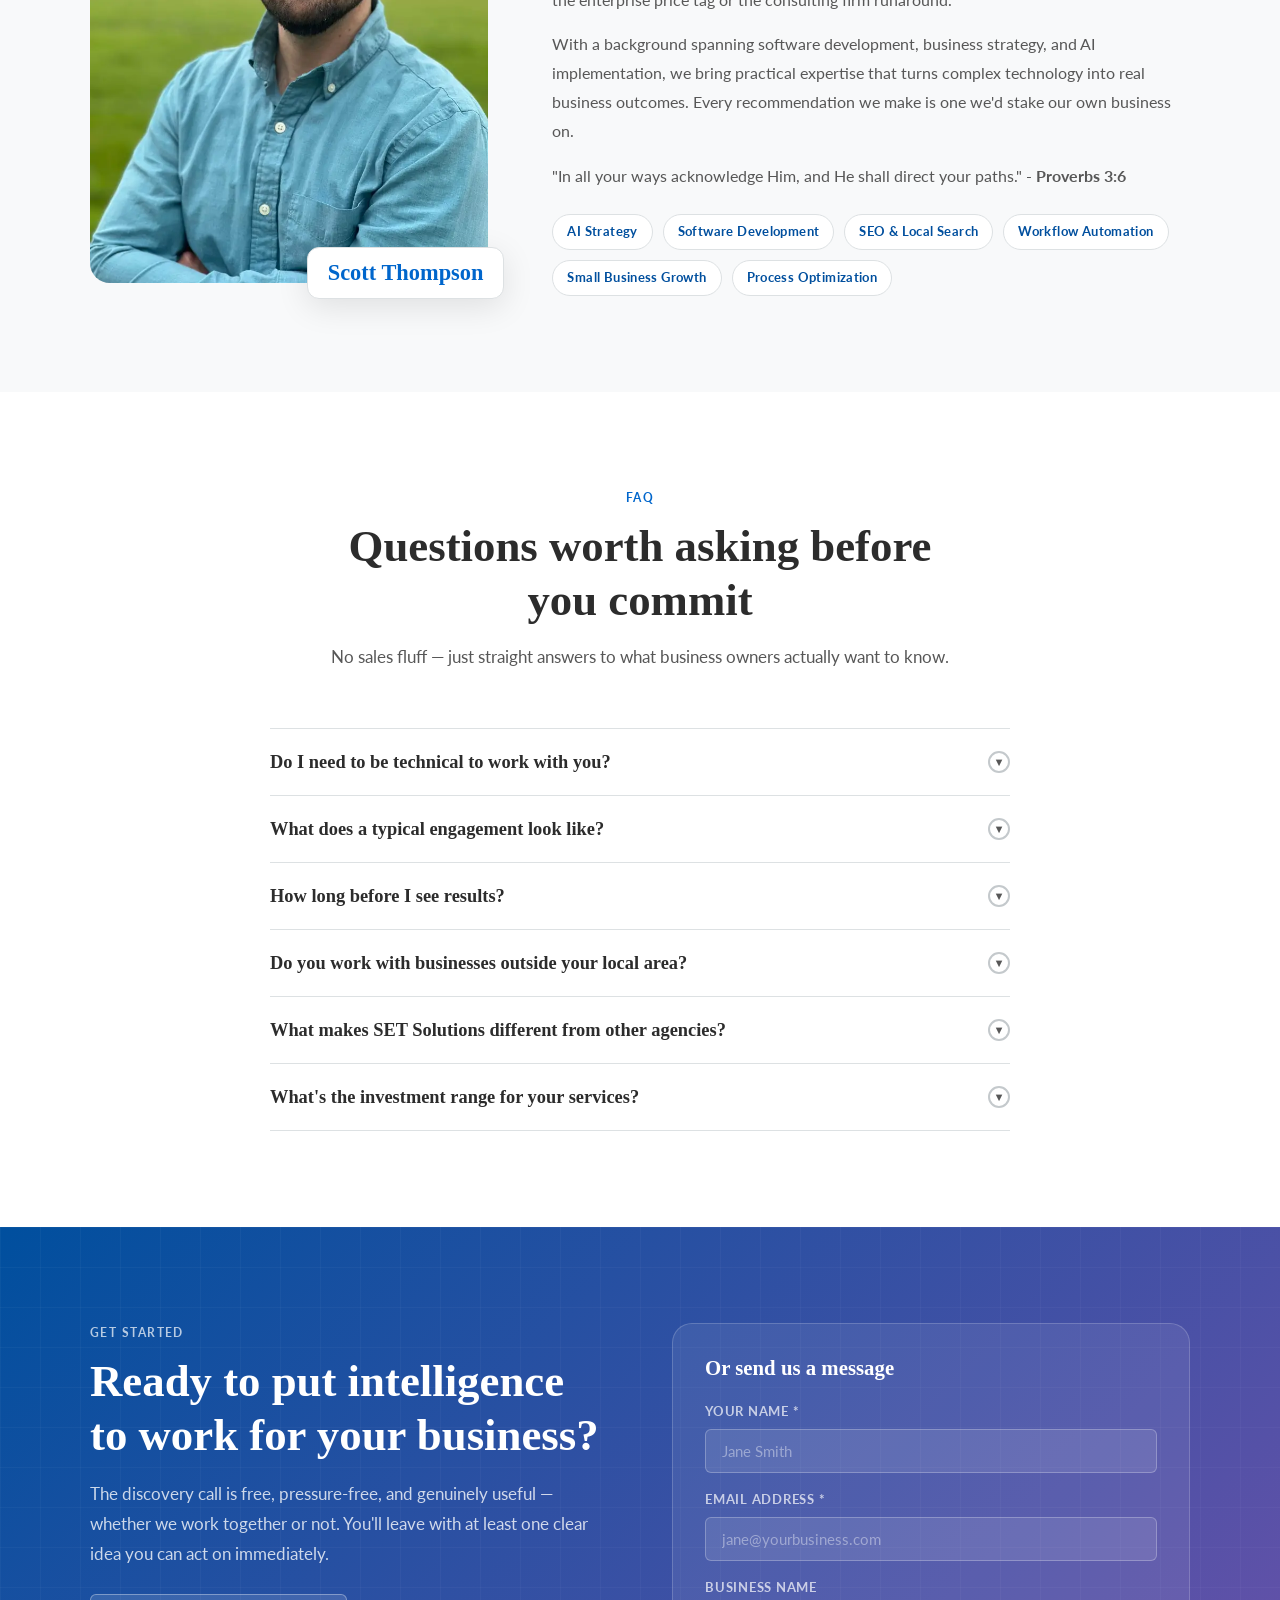
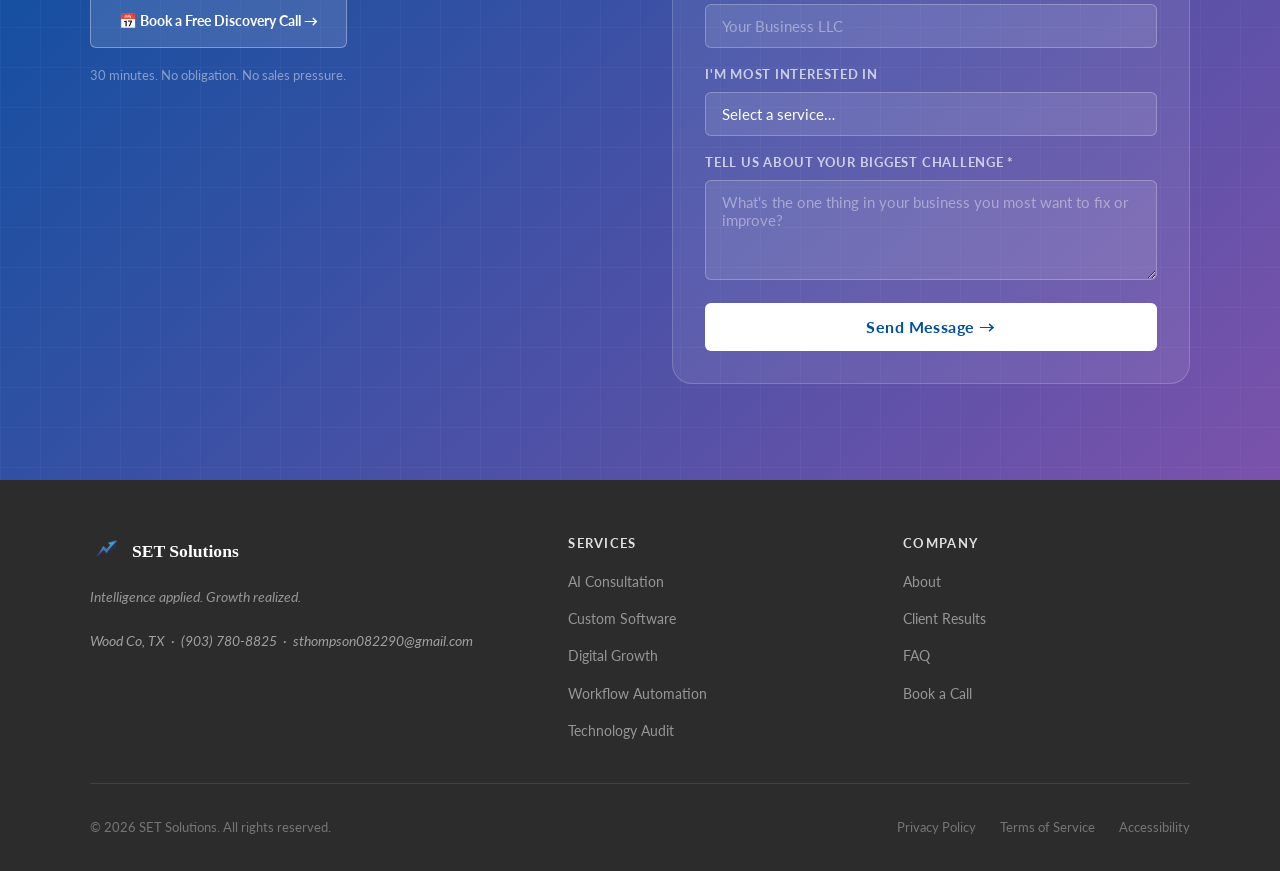
==== commit 45298d81: "Fixed svg mobile nav icons" ====
--- a/index.html
+++ b/index.html
@@ -121,27 +121,27 @@
               alt=""
               class="mobile-nav-icon mobile-nav-logo"
               aria-hidden="true"
-              width="28"
-              height="28"
+              width="40"
+              height="40"
             />
           </a>
         </li>
         <li>
           <a href="#services" aria-label="Services">
             <img
-              src="assets/images/Services.svg"
+              src="assets/images/services_icon.svg"
               alt=""
               class="mobile-nav-icon"
               aria-hidden="true"
-              width="28"
-              height="28"
+              width="40"
+              height="40"
             />
           </a>
         </li>
         <li>
           <a href="#how" aria-label="Process">
             <img
-              src="assets/images/Process.svg"
+              src="assets/images/process_icon.svg"
               alt=""
               class="mobile-nav-icon"
               aria-hidden="true"
@@ -153,7 +153,7 @@
         <li>
           <a href="#testimonials" aria-label="Results">
             <img
-              src="assets/images/Results.svg"
+              src="assets/images/results_icon.svg"
               alt=""
               class="mobile-nav-icon"
               aria-hidden="true"
@@ -165,7 +165,7 @@
         <li>
           <a href="#about" aria-label="About">
             <img
-              src="assets/images/About.svg"
+              src="assets/images/about_icon.svg"
               alt=""
               class="mobile-nav-icon"
               aria-hidden="true"
@@ -177,7 +177,7 @@
         <li>
           <a href="#faq" aria-label="FAQ">
             <img
-              src="assets/images/FAQ.svg"
+              src="assets/images/faq_icon.svg"
               alt=""
               class="mobile-nav-icon"
               aria-hidden="true"
@@ -691,6 +691,10 @@
               strategy, and AI implementation, we bring practical expertise that
               turns complex technology into real business outcomes. Every
               recommendation we make is one we'd stake our own business on.
+            </p>
+            <p>
+              "In all your ways acknowledge Him, and He shall direct your
+              paths." - <strong>Proverbs 3:6</strong>
             </p>
             <div
               class="about-credentials"
--- a/styles.css
+++ b/styles.css
@@ -431,8 +431,6 @@
 
 /* All nav icons */
 .mobile-nav-icon {
-  width: 26px;
-  height: 26px;
   object-fit: contain;
   transition: opacity 0.2s;
 }
@@ -1350,6 +1348,7 @@
   /* Show bottom nav */
   #mobile-bottom-nav {
     display: block;
+    background-color: #f7f7f7;
   }
 
   /* Push page content above bottom nav so nothing hides behind it */
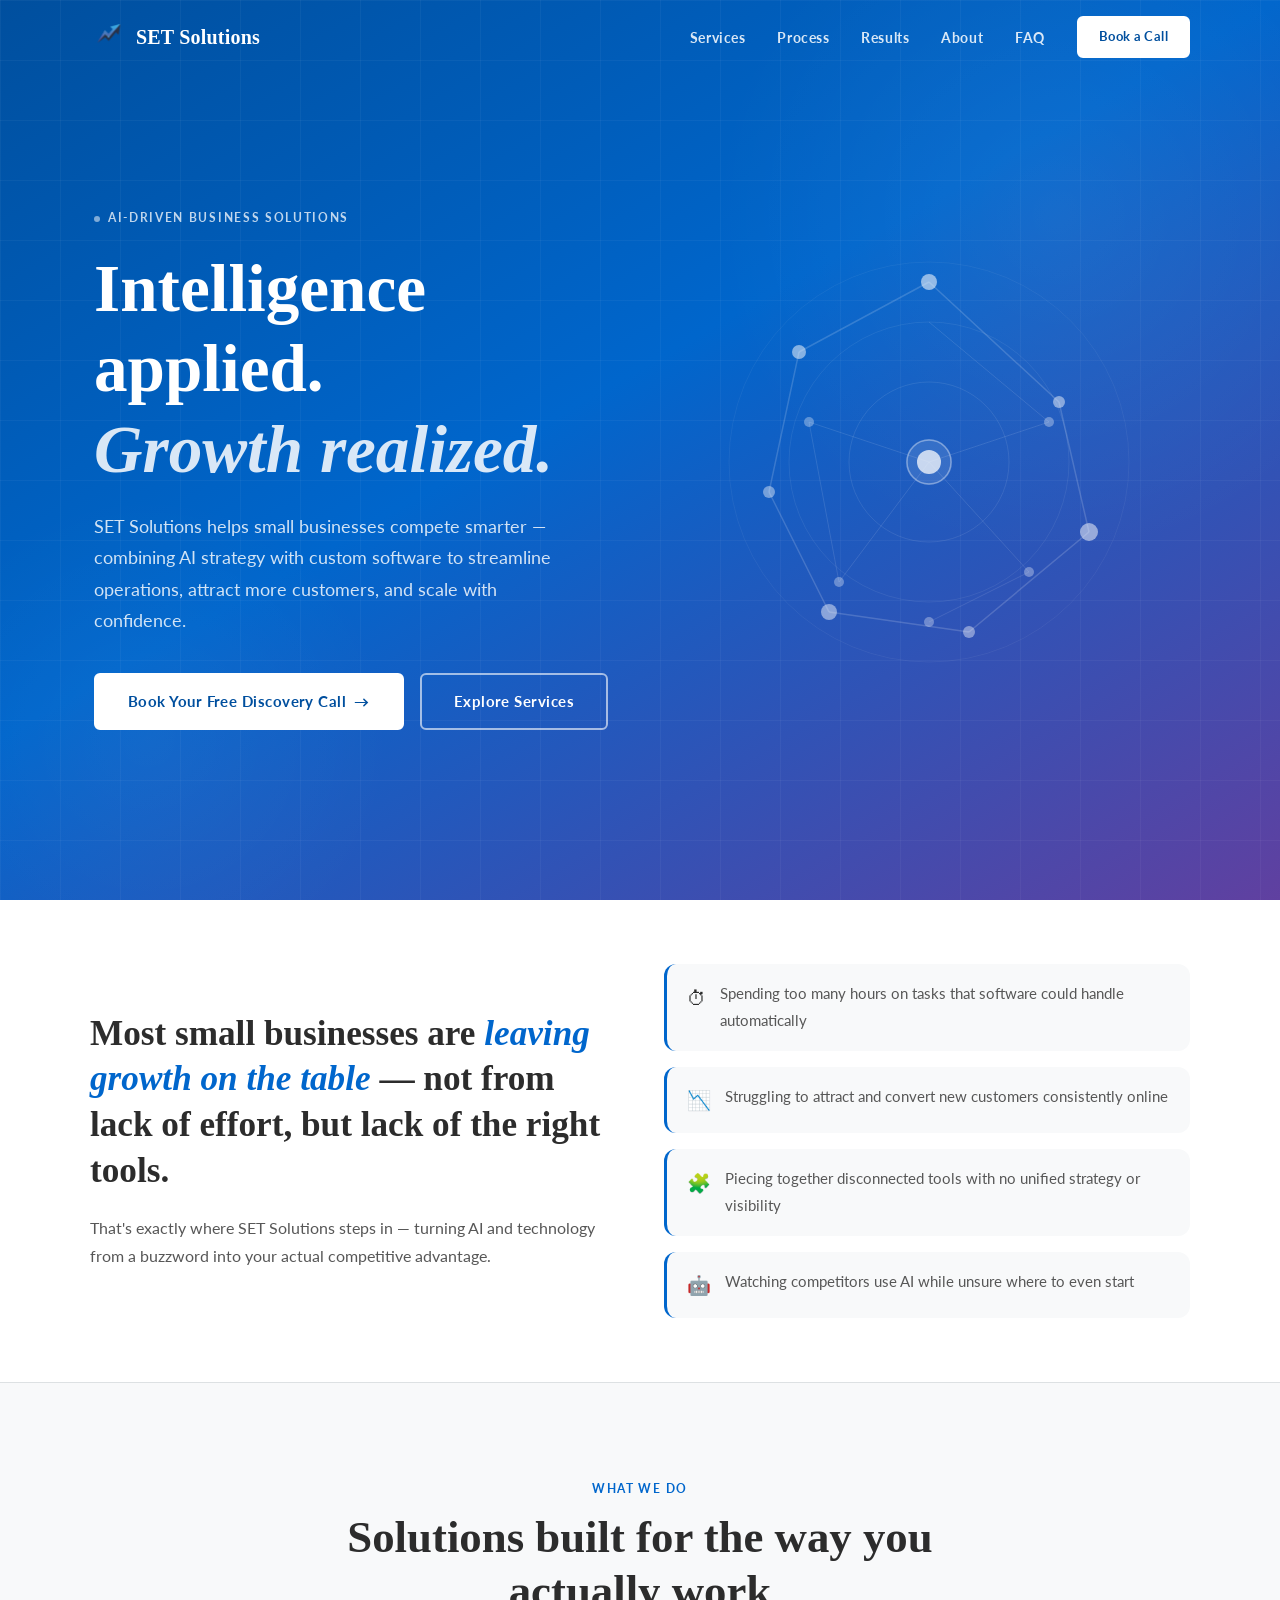
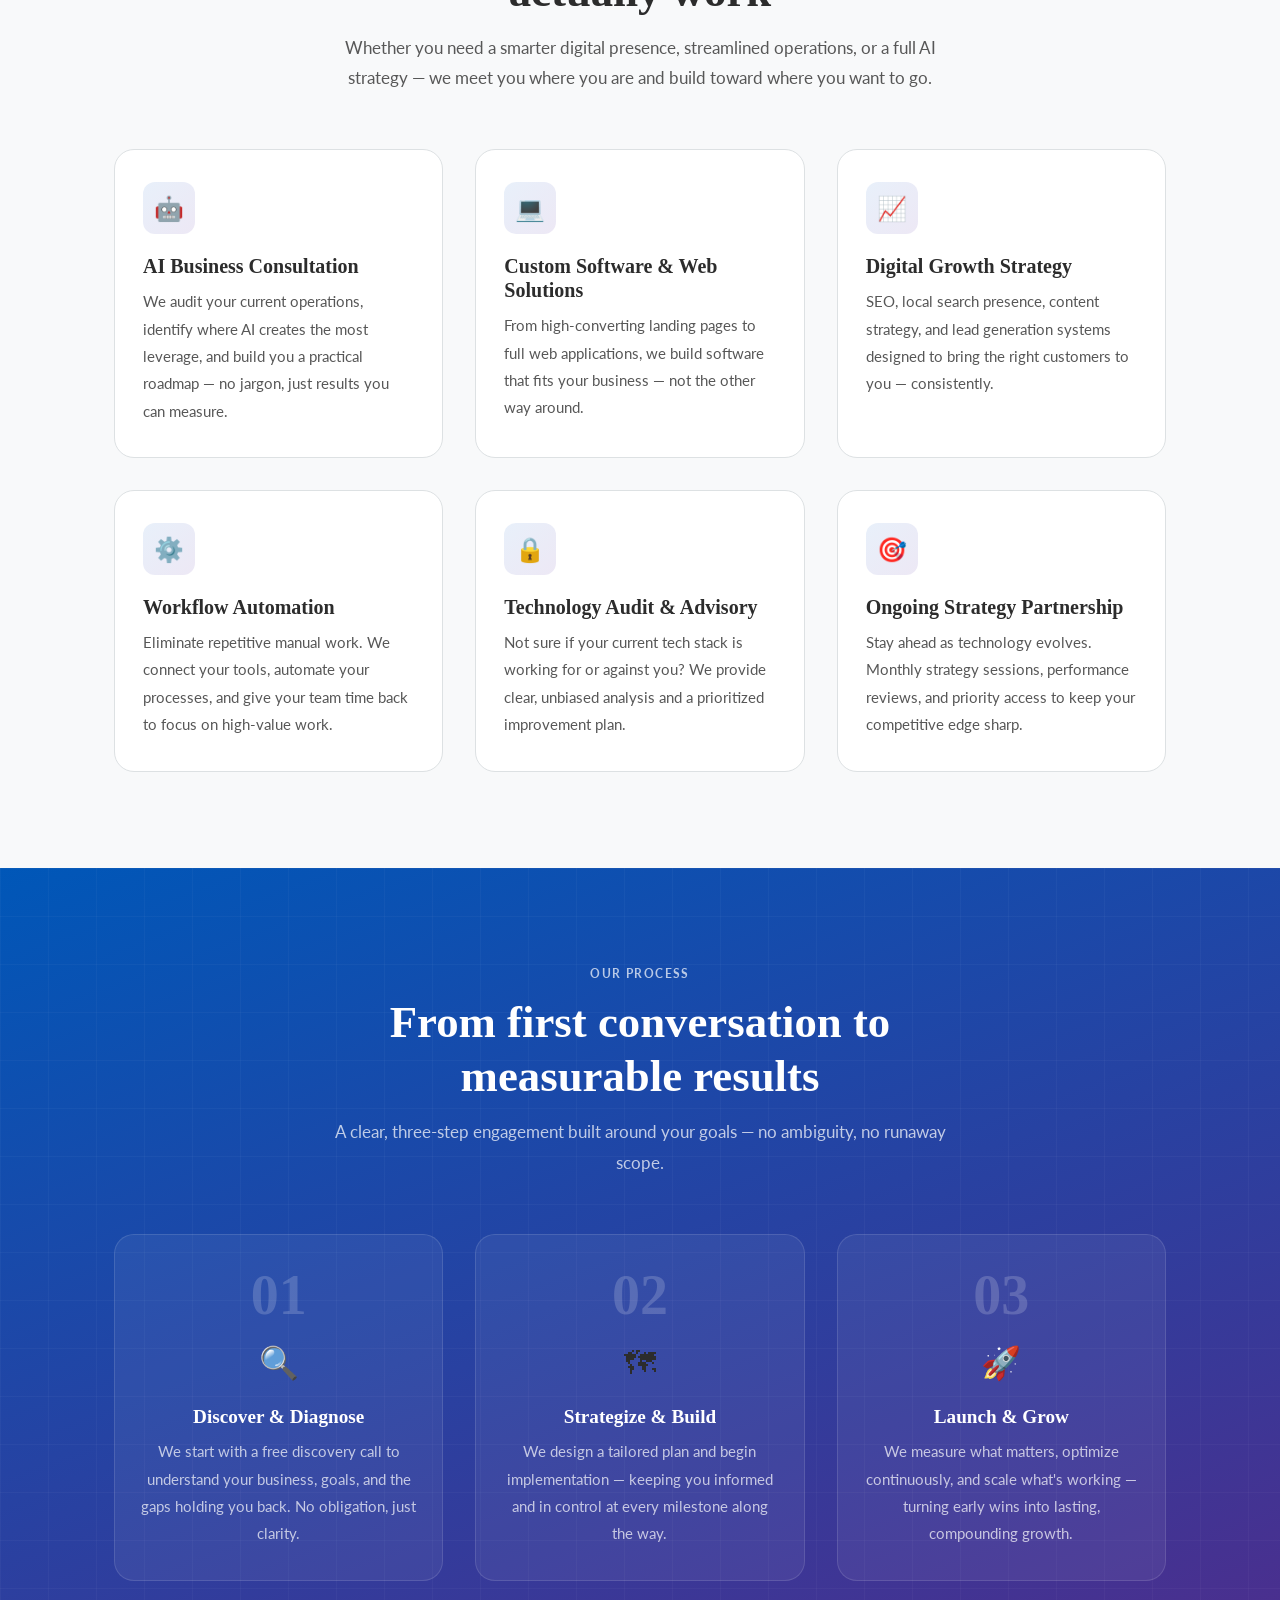
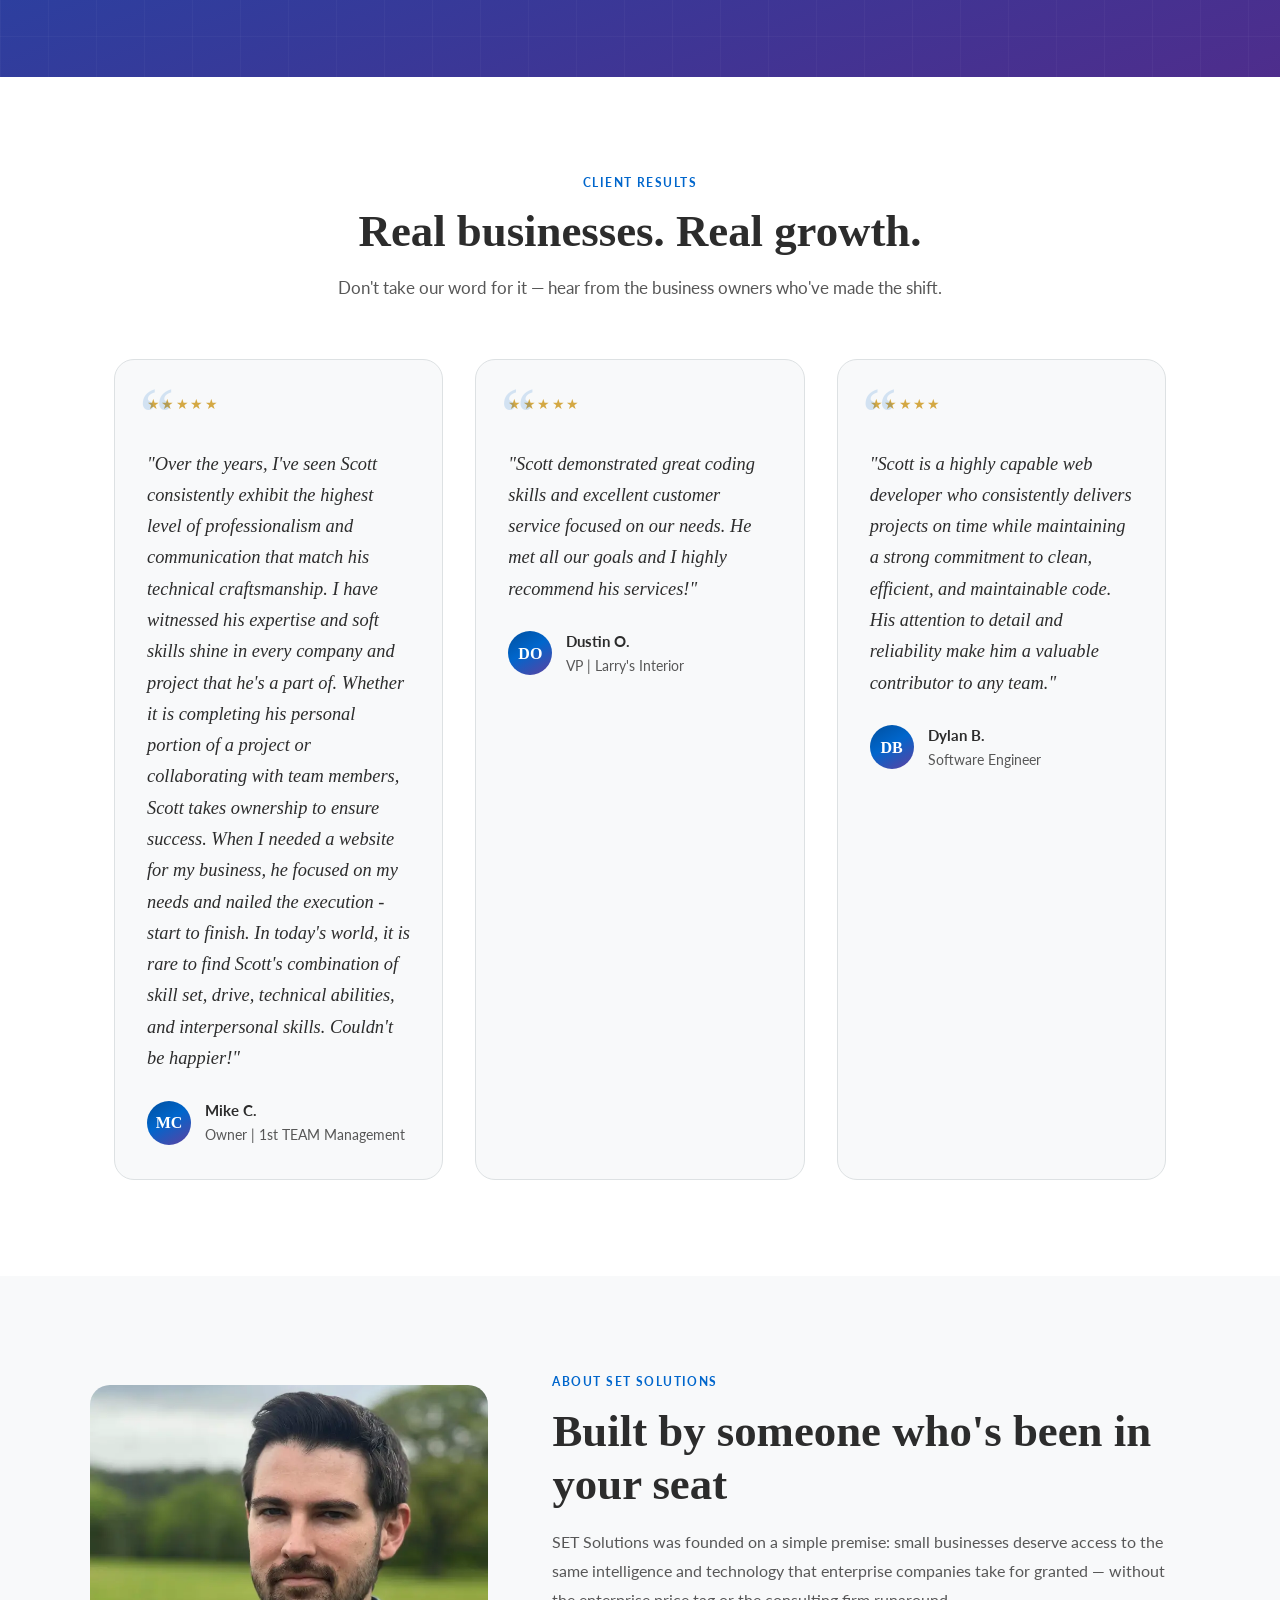
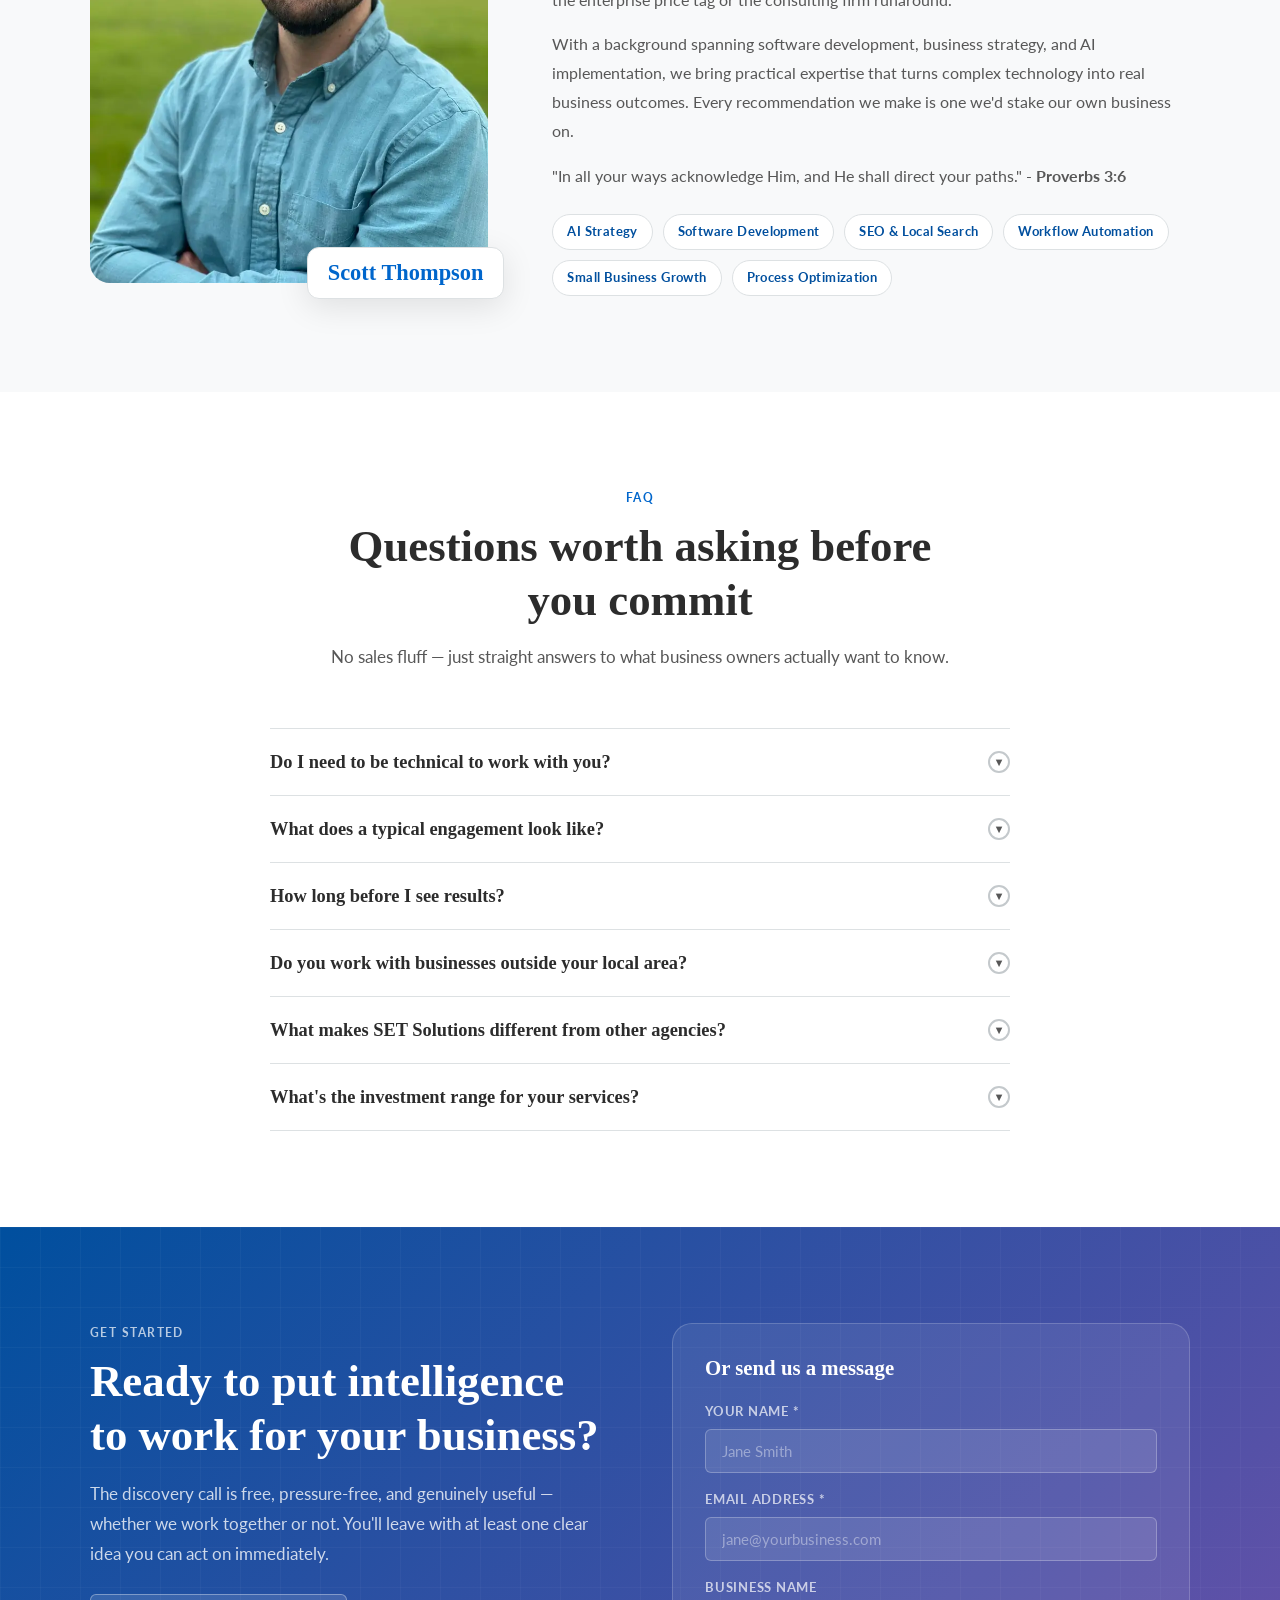
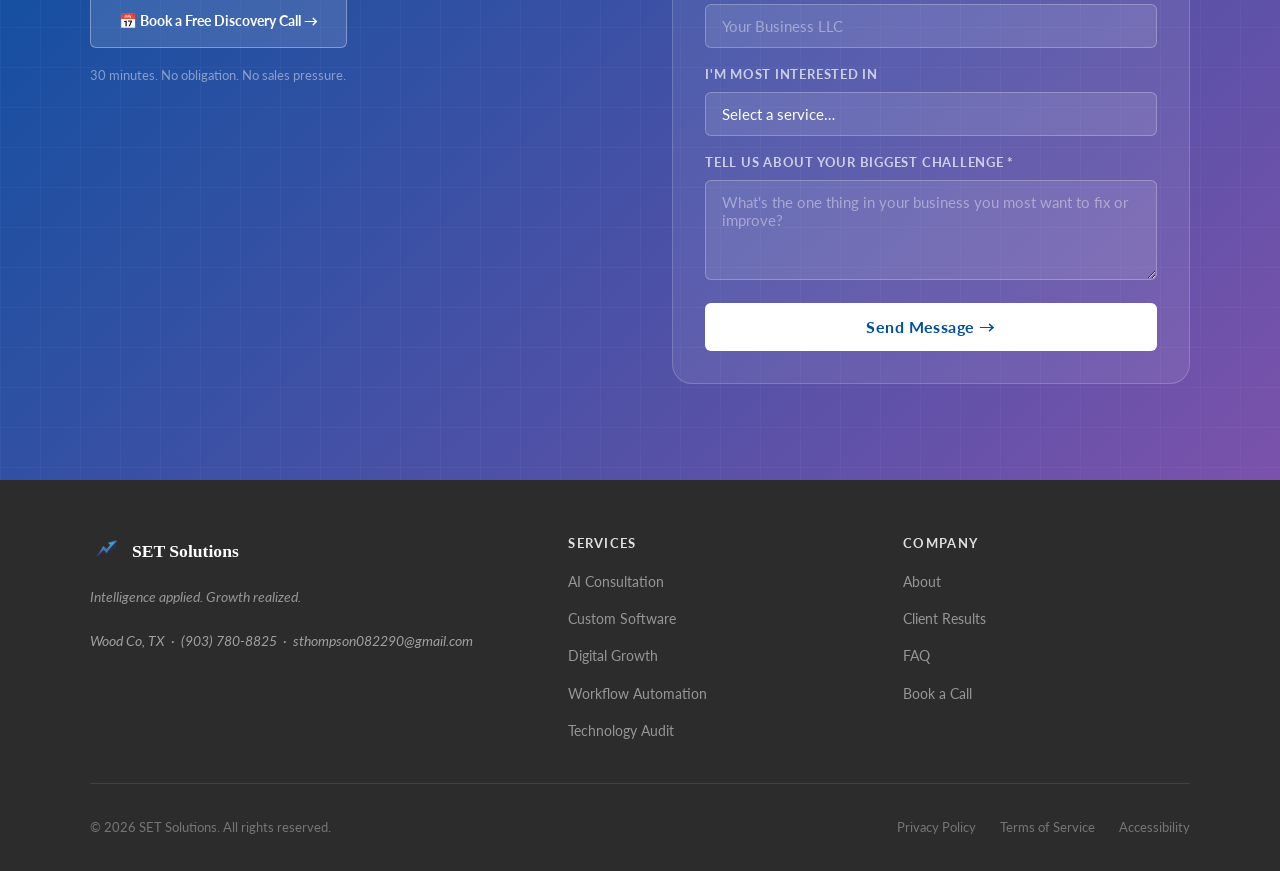
==== commit cee037e2: "Adding tag for google analytics" ====
--- a/index.html
+++ b/index.html
@@ -72,6 +72,21 @@
     <link rel="icon" href="assets/images/SET_Solutions_Logo_No_BG.png" />
     <link rel="stylesheet" href="styles.css" />
   </head>
+  <!-- Google tag (gtag.js) -->
+  <script
+    async
+    src="https://www.googletagmanager.com/gtag/js?id=G-FW42YWY0KW"
+  ></script>
+  <script>
+    window.dataLayer = window.dataLayer || [];
+    function gtag() {
+      dataLayer.push(arguments);
+    }
+    gtag("js", new Date());
+
+    gtag("config", "G-FW42YWY0KW");
+  </script>
+
   <body>
     <a href="#main-content" class="skip-link">Skip to main content</a>
 
